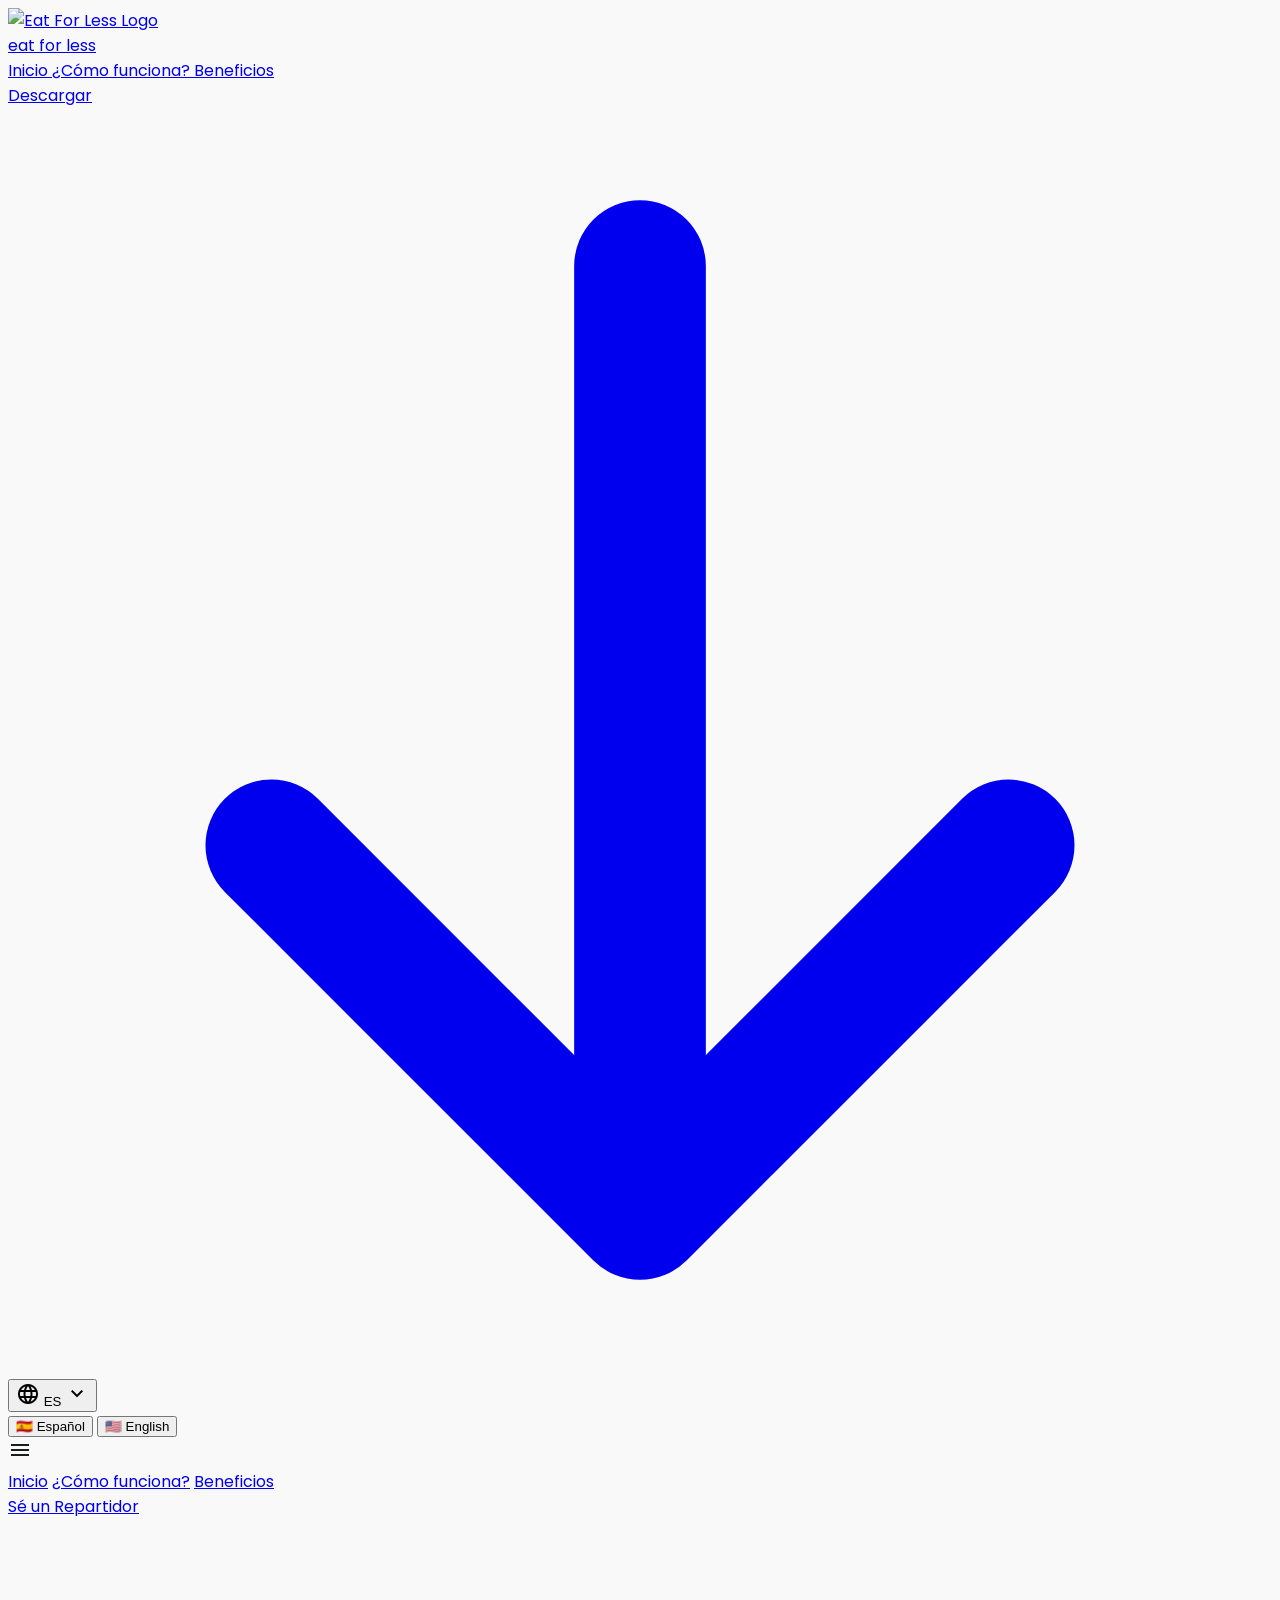
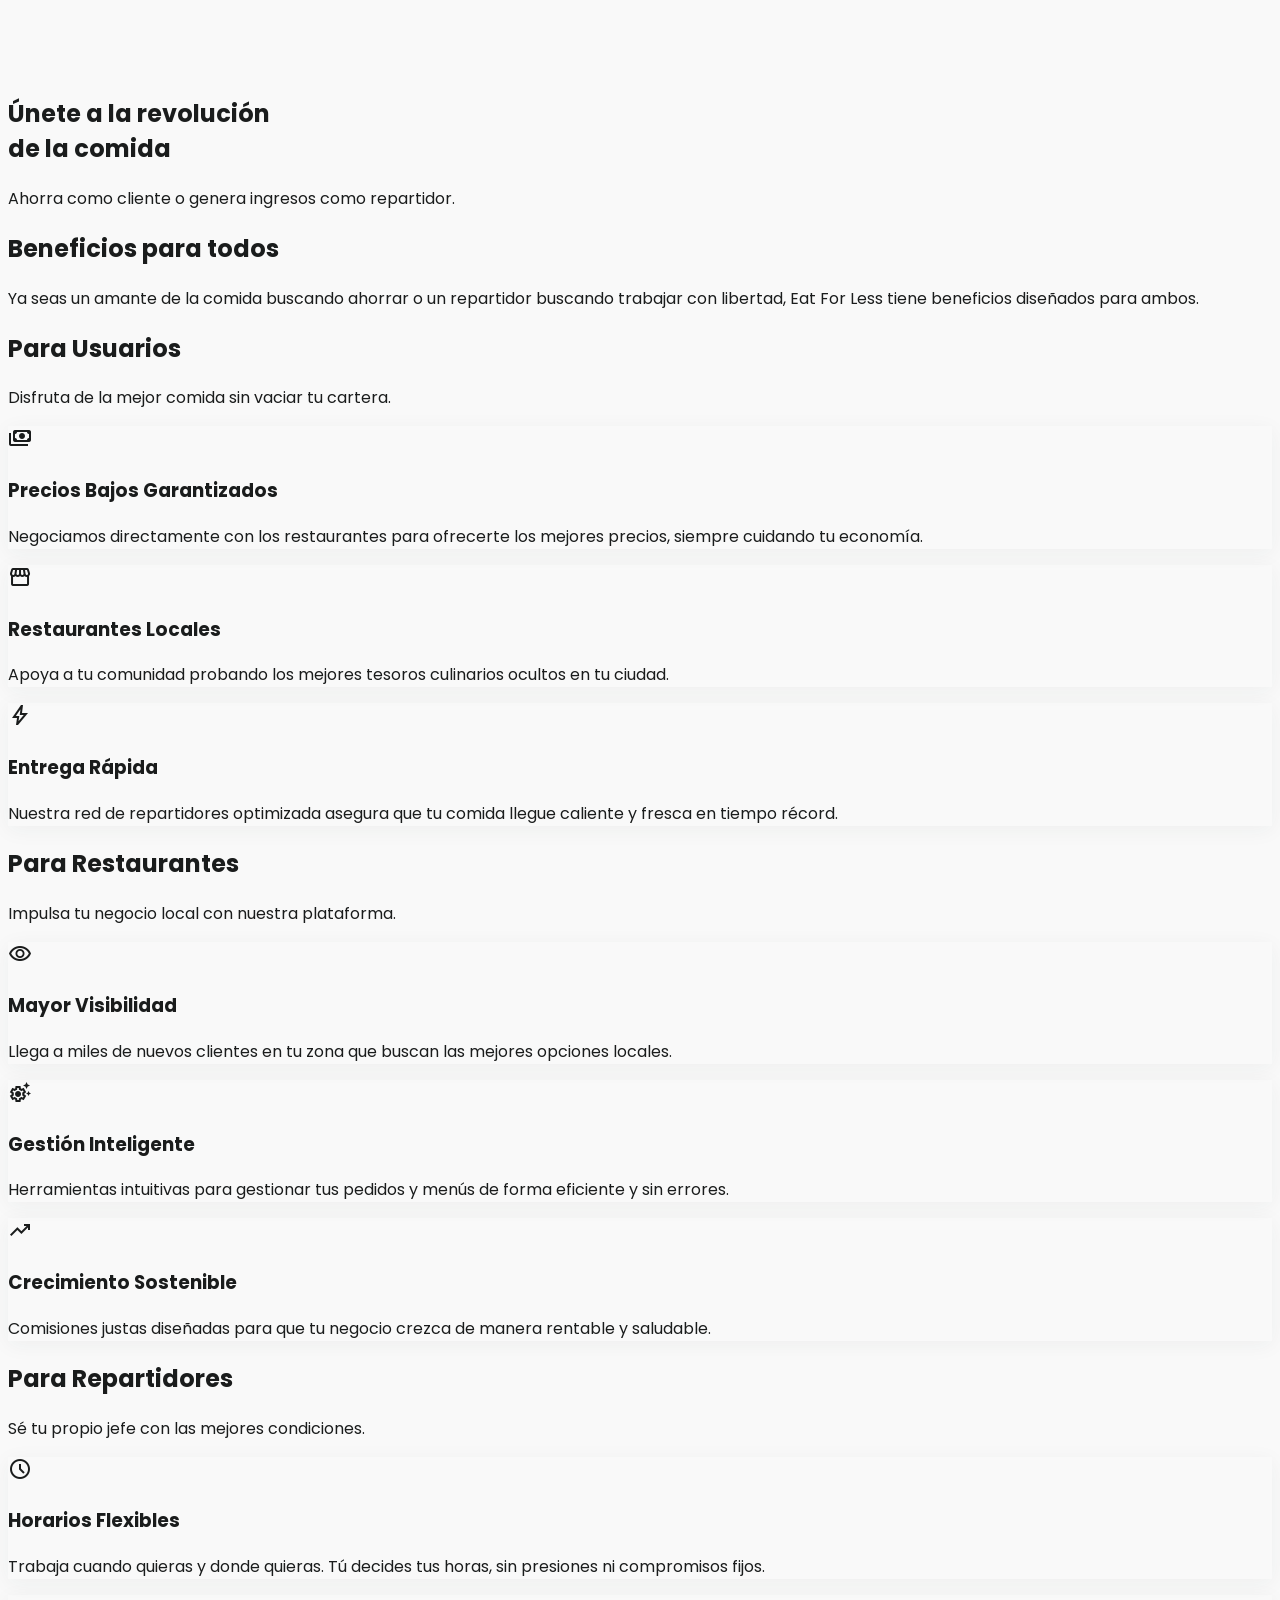
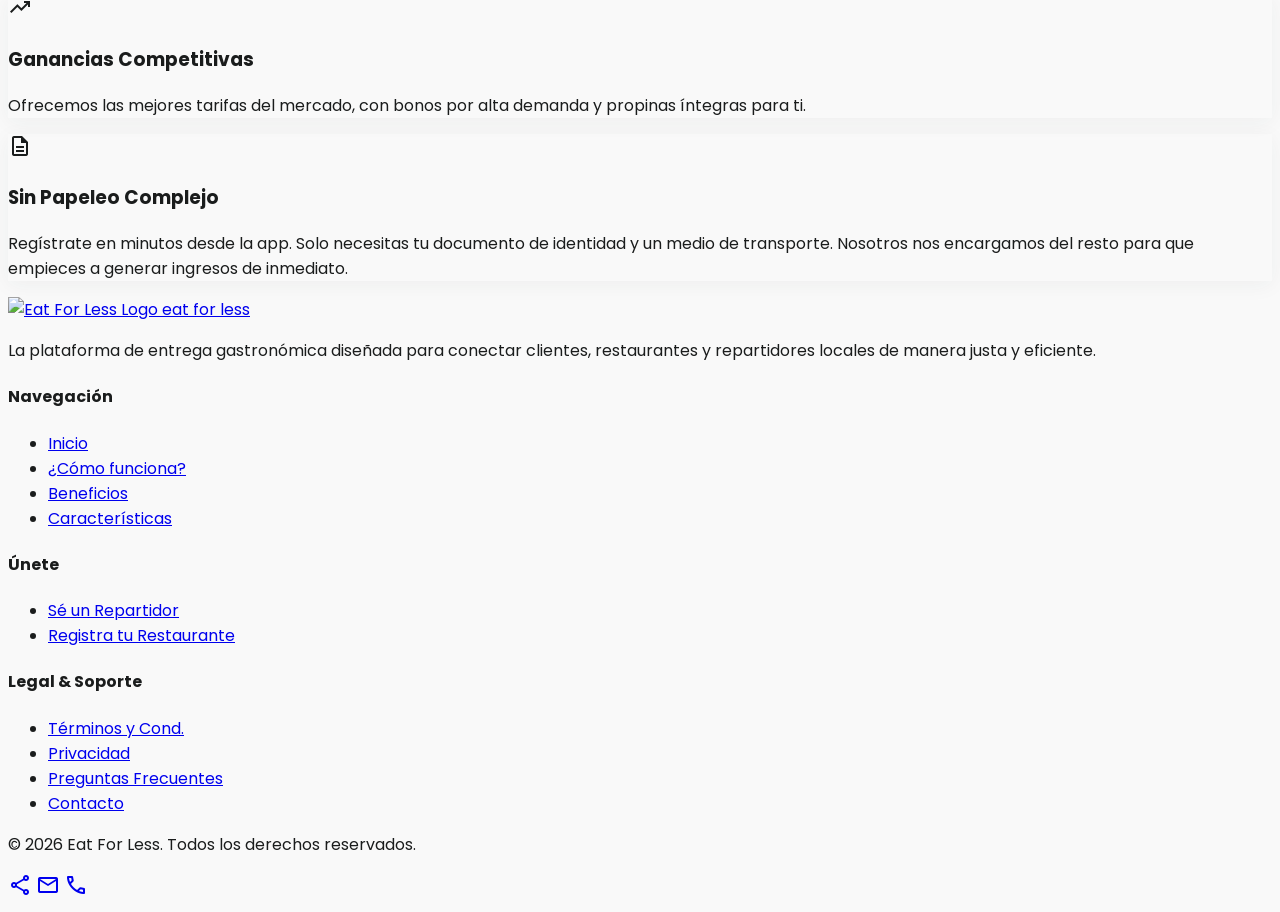
==== Beneficios.html @ 89620b19 "Add inforepartidor.html: Create a new page for delivery drivers with detailed information on benefit" ====
<!DOCTYPE html>

<html class="light" lang="es"><head>
<meta charset="utf-8"/>
<meta content="width=device-width, initial-scale=1.0" name="viewport"/>
<title>Beneficios - Eat For Less</title>
<script src="https://cdn.tailwindcss.com?plugins=forms,container-queries"></script>
<link href="https://fonts.googleapis.com/css2?family=Poppins:wght@400;500;600;700&amp;display=swap" rel="stylesheet"/>
<link href="https://fonts.googleapis.com/css2?family=Material+Symbols+Outlined:wght,FILL@100..700,0..1&amp;display=swap" rel="stylesheet"/>
<link href="https://fonts.googleapis.com/css2?family=Material+Symbols+Outlined:wght,FILL@100..700,0..1&amp;display=swap" rel="stylesheet"/>
<script id="tailwind-config">
        tailwind.config = {
          darkMode: "class",
          theme: {
            extend: {
              "colors": {
                      "surface-container-high": "#e8e8e8",
                      "on-primary-fixed": "#00210e",
                      "surface-tint": "#2a6a43",
                      "outline-variant": "#c0c9bf",
                      "tertiary-fixed-dim": "#c4c7c6",
                      "on-secondary-fixed": "#131e1a",
                      "surface-variant": "#e2e2e2",
                      "surface-bright": "#f9f9f9",
                      "primary-fixed-dim": "#93d5a5",
                      "on-secondary": "#ffffff",
                      "inverse-surface": "#2f3131",
                      "surface-container": "#eeeeee",
                      "on-surface": "#1a1c1c",
                      "on-tertiary-fixed-variant": "#444747",
                      "inverse-on-surface": "#f0f1f1",
                      "primary": "#2a6a43",
                      "secondary": "#55615c",
                      "on-primary": "#ffffff",
                      "surface-container-highest": "#e2e2e2",
                      "on-primary-fixed-variant": "#0a522d",
                      "error": "#ba1a1a",
                      "on-tertiary": "#ffffff",
                      "tertiary-container": "#9da09f",
                      "on-background": "#1a1c1c",
                      "tertiary": "#5c5f5e",
                      "on-secondary-container": "#5a6560",
                      "outline": "#707971",
                      "secondary-fixed": "#d9e5df",
                      "on-tertiary-container": "#343737",
                      "surface-container-low": "#f3f3f4",
                      "primary-fixed": "#aef2c0",
                      "on-tertiary-fixed": "#191c1c",
                      "tertiary-fixed": "#e1e3e2",
                      "inverse-primary": "#93d5a5",
                      "background": "#f9f9f9",
                      "on-error-container": "#93000a",
                      "primary-container": "#6cad80",
                      "surface-dim": "#dadada",
                      "on-error": "#ffffff",
                      "error-container": "#ffdad6",
                      "on-secondary-fixed-variant": "#3e4945",
                      "surface": "#f9f9f9",
                      "on-surface-variant": "#404941",
                      "secondary-container": "#d6e2dc",
                      "secondary-fixed-dim": "#bdc9c3",
                      "on-primary-container": "#003f20",
                      "surface-container-lowest": "#ffffff"
              },
              "borderRadius": {
                      "DEFAULT": "0.25rem",
                      "lg": "0.5rem",
                      "xl": "0.75rem",
                      "full": "9999px"
              },
              "spacing": {
                      "stack-sm": "8px",
                      "gutter": "24px",
                      "section-gap": "80px",
                      "stack-lg": "32px",
                      "margin-mobile": "16px",
                      "stack-md": "16px",
                      "unit": "8px",
                      "container-max": "1200px",
                      "margin-desktop": "40px"
              },
              "fontFamily": {
                      "headline-md": ["Poppins"],
                      "headline-lg-mobile": ["Poppins"],
                      "body-lg": ["Poppins"],
                      "headline-lg": ["Poppins"],
                      "body-md": ["Poppins"],
                      "headline-xl": ["Poppins"],
                      "label-md": ["Poppins"],
                      "label-sm": ["Poppins"],
                      "body-sm": ["Poppins"]
              },
              "fontSize": {
                      "headline-md": ["20px", {"lineHeight": "28px", "fontWeight": "600"}],
                      "headline-lg-mobile": ["24px", {"lineHeight": "32px", "fontWeight": "600"}],
                      "body-lg": ["18px", {"lineHeight": "28px", "fontWeight": "400"}],
                      "headline-lg": ["32px", {"lineHeight": "40px", "letterSpacing": "-0.01em", "fontWeight": "600"}],
                      "body-md": ["16px", {"lineHeight": "24px", "fontWeight": "400"}],
                      "headline-xl": ["48px", {"lineHeight": "56px", "letterSpacing": "-0.02em", "fontWeight": "600"}],
                      "label-md": ["14px", {"lineHeight": "16px", "letterSpacing": "0.05em", "fontWeight": "600"}],
                      "label-sm": ["12px", {"lineHeight": "16px", "fontWeight": "500"}],
                      "body-sm": ["14px", {"lineHeight": "20px", "fontWeight": "400"}]
              }
            }
          }
        }
    </script>
<style>
        body {
            background-color: #F5F7F6;
        }
        .material-symbols-outlined {
            font-variation-settings: 'FILL' 0, 'wght' 400, 'GRAD' 0, 'opsz' 24;
        }
        .card-shadow {
            box-shadow: 0 4px 20px rgba(47, 58, 54, 0.05);
        }
        .card-shadow-hover:hover {
            box-shadow: 0 12px 32px rgba(47, 58, 54, 0.08);
            transform: translateY(-2px);
            transition: all 0.3s ease;
        }
    </style>
</head>
<body class="font-body-md text-body-md text-on-surface antialiased selection:bg-primary-container selection:text-on-primary-container">
<!DOCTYPE html>
<html class="light" lang="es">
<head>
    <meta charset="utf-8"/>
    <meta content="width=device-width, initial-scale=1.0" name="viewport"/>
    <title>Eat For Less | Toda tu comida favorita</title>
    <script src="https://cdn.tailwindcss.com?plugins=forms,container-queries"></script>
    <link href="https://fonts.googleapis.com/css2?family=Poppins:wght@300;400;500;600;700&amp;display=swap" rel="stylesheet"/>
    <link href="https://fonts.googleapis.com/css2?family=Material+Symbols+Outlined:wght,FILL@100..700,0..1&amp;display=swap" rel="stylesheet"/>
    <script id="tailwind-config">
      tailwind.config = {
        darkMode: "class",
        theme: {
          extend: {
            "colors": {
                    "primary-container": "#6cad80",
                    "on-secondary": "#ffffff",
                    "on-primary-container": "#003f20",
                    "inverse-on-surface": "#f0f1f1",
                    "surface-container-high": "#e8e8e8",
                    "surface-bright": "#f9f9f9",
                    "on-primary-fixed": "#00210e",
                    "on-error": "#ffffff",
                    "inverse-surface": "#2f3131",
                    "primary-fixed-dim": "#93d5a5",
                    "on-tertiary-fixed": "#191c1c",
                    "background": "#f9f9f9",
                    "surface-container-low": "#f3f3f4",
                    "tertiary-fixed": "#e1e3e2",
                    "primary": "#2a6a43",
                    "on-secondary-fixed": "#131e1a",
                    "on-tertiary": "#ffffff",
                    "tertiary": "#5c5f5e",
                    "secondary-container": "#d6e2dc",
                    "on-tertiary-container": "#343737",
                    "secondary-fixed": "#d9e5df",
                    "outline-variant": "#c0c9bf",
                    "on-surface-variant": "#404941",
                    "on-primary-fixed-variant": "#0a522d",
                    "outline": "#707971",
                    "tertiary-fixed-dim": "#c4c7c6",
                    "surface-container-highest": "#e2e2e2",
                    "secondary": "#55615c",
                    "primary-fixed": "#aef2c0",
                    "on-background": "#1a1c1c",
                    "surface-container": "#eeeeee",
                    "secondary-fixed-dim": "#bdc9c3",
                    "on-secondary-fixed-variant": "#3e4945",
                    "on-primary": "#ffffff",
                    "surface-tint": "#2a6a43",
                    "surface-dim": "#dadada",
                    "surface-container-lowest": "#ffffff",
                    "on-surface": "#1a1c1c",
                    "inverse-primary": "#93d5a5",
                    "on-error-container": "#93000a",
                    "on-tertiary-fixed-variant": "#444747",
                    "surface-variant": "#e2e2e2",
                    "surface": "#f9f9f9",
                    "error": "#ba1a1a",
                    "tertiary-container": "#9da09f",
                    "error-container": "#ffdad6",
                    "on-secondary-container": "#5a6560"
            },
            "borderRadius": {
                    "DEFAULT": "0.25rem",
                    "lg": "0.5rem",
                    "xl": "0.75rem",
                    "full": "9999px"
            },
            "spacing": {
                    "unit": "8px",
                    "stack-md": "16px",
                    "stack-lg": "32px",
                    "gutter": "24px",
                    "section-gap": "80px",
                    "stack-sm": "8px",
                    "margin-mobile": "16px",
                    "margin-desktop": "40px",
                    "container-max": "1200px"
            },
            "fontFamily": {
                    "headline-xl": ["Poppins"],
                    "headline-lg-mobile": ["Poppins"],
                    "body-sm": ["Poppins"],
                    "headline-md": ["Poppins"],
                    "label-sm": ["Poppins"],
                    "body-lg": ["Poppins"],
                    "headline-lg": ["Poppins"],
                    "label-md": ["Poppins"],
                    "body-md": ["Poppins"]
            },
            "fontSize": {
                    "headline-xl": ["48px", {"lineHeight": "56px", "letterSpacing": "-0.02em", "fontWeight": "600"}],
                    "headline-lg-mobile": ["24px", {"lineHeight": "32px", "fontWeight": "600"}],
                    "body-sm": ["14px", {"lineHeight": "20px", "fontWeight": "400"}],
                    "headline-md": ["20px", {"lineHeight": "28px", "fontWeight": "600"}],
                    "label-sm": ["12px", {"lineHeight": "16px", "fontWeight": "500"}],
                    "body-lg": ["18px", {"lineHeight": "28px", "fontWeight": "400"}],
                    "headline-lg": ["32px", {"lineHeight": "40px", "letterSpacing": "-0.01em", "fontWeight": "600"}],
                    "label-md": ["14px", {"lineHeight": "16px", "letterSpacing": "0.05em", "fontWeight": "600"}],
                    "body-md": ["16px", {"lineHeight": "24px", "fontWeight": "400"}]
            }
          },
        },
      }
    </script>
    <style>
        body {
            font-family: 'Poppins', sans-serif;
            background-color: #f9f9f9;
            color: #1a1c1c;
            overflow-x: hidden;
        }
        .material-symbols-outlined {
            font-variation-settings: 'FILL' 0, 'wght' 400, 'GRAD' 0, 'opsz' 24;
        }
        .glass-card {
            background: rgba(255, 255, 255, 0.8);
            backdrop-filter: blur(12px);
            -webkit-backdrop-filter: blur(12px);
        }
        .shadow-level-1 { box-shadow: 0 4px 20px rgba(47, 58, 54, 0.05); }
        .shadow-level-2 { box-shadow: 0 12px 32px rgba(47, 58, 54, 0.08); }
        .shadow-level-3 { box-shadow: 0 20px 48px rgba(47, 58, 54, 0.12); }
        
        .floating-anim {
            animation: floating 3s ease-in-out infinite;
        }
        @keyframes floating {
            0%, 100% { transform: translateY(0px); }
            50% { transform: translateY(-10px); }
        }
    </style>
</head>
<body class="antialiased">

<!-- TopAppBar -->
<header class="w-full bg-white/95 backdrop-blur-md border-b border-surface-container-high sticky top-0 z-50 transition-all duration-300 shadow-sm relative">
    <div class="max-w-[1200px] mx-auto flex justify-between items-center px-4 md:px-6 py-3.5">
        
        <!-- Bloque Izquierdo: Logo y Marca (Alineado a la izquierda) -->
        <a href="index.html" class="flex items-center gap-2.5 shrink-0 group notranslate" translate="no">
            <div class="relative overflow-hidden rounded-lg border border-black/5 p-0.5 group-hover:scale-105 transition-transform duration-200">
                <img alt="Eat For Less Logo" class="h-9 w-9 md:h-10 md:w-10 rounded-md object-cover" src="https://lh3.googleusercontent.com/aida-public/[base64]"/>
            </div>
            <span class="text-xl md:text-2xl font-black text-primary dark:text-primary-fixed tracking-tight lowercase whitespace-nowrap group-hover:text-primary/90 transition-colors">
                eat for less
            </span>
        </a>

        <!-- Bloque Central: Navegación Principal (Tamaño Completo + Estado Activo) -->
        <nav class="hidden md:flex items-center gap-1.5">
            <!-- PÁGINA ACTUAL (Inicio): bg-primary/10 text-primary font-bold -->
            <a class="text-base font-bold text-primary bg-primary/10 px-5 py-2.5 rounded-full whitespace-nowrap transition-all duration-200 hover:scale-105" href="index.html">
                Inicio
            </a>
            
            <a class="text-base font-medium text-on-surface-variant hover:text-primary hover:bg-black/5 px-5 py-2.5 rounded-full transition-all duration-200 whitespace-nowrap hover:scale-105" href="comoFunciona.html">
                ¿Cómo funciona?
            </a>
            
            <a class="text-base font-medium text-on-surface-variant hover:text-primary hover:bg-black/5 px-5 py-2.5 rounded-full transition-all duration-200 whitespace-nowrap hover:scale-105" href="beneficios.html">
                Beneficios
            </a>
        </nav>

        <!-- Bloque Derecho: Acciones -->
        <div class="flex items-center gap-2 md:gap-3 shrink-0">
            <a href="#descargar" class="bg-primary hover:bg-primary/90 text-white text-base font-semibold px-6 py-2.5 rounded-full transition-all duration-200 hover:scale-105 flex items-center gap-2 whitespace-nowrap shrink-0">
                <span>Descargar</span>
                <svg xmlns="http://www.w3.org/2000/svg" class="h-4 w-4 stroke-current shrink-0 notranslate" translate="no" fill="none" viewBox="0 0 24 24" stroke="currentColor" stroke-width="2.5">
                    <path stroke-linecap="round" stroke-linejoin="round" d="M19 14l-7 7m0 0l-7-7m7 7V3" />
                </svg>
            </a>

            <!-- Selector de Idioma -->
            <div class="relative inline-block text-left notranslate" translate="no">
                <div id="google_translate_element" class="hidden"></div>

                <button id="langMenuBtn" type="button" class="flex items-center gap-1.5 text-on-surface-variant hover:text-primary text-base px-3 py-2.5 rounded-full transition-all duration-200 hover:bg-black/5 whitespace-nowrap font-medium cursor-pointer">
                    <span class="material-symbols-outlined text-xl notranslate" translate="no">language</span>
                    <span id="selectedLangText">ES</span>
                    <span class="material-symbols-outlined text-sm transition-transform duration-200 notranslate" translate="no" id="langChevron">expand_more</span>
                </button>

                <div id="langDropdown" class="hidden absolute right-0 mt-2 w-36 bg-white rounded-2xl shadow-lg border border-black/5 py-1 z-50 transition-all duration-200">
                    <button onclick="changeLanguage('es')" class="w-full text-left px-4 py-2 text-sm text-gray-700 hover:bg-primary/10 hover:text-primary transition-colors flex items-center gap-2 cursor-pointer">
                        <span>🇪🇸</span> Español
                    </button>
                    <button onclick="changeLanguage('en')" class="w-full text-left px-4 py-2 text-sm text-gray-700 hover:bg-primary/10 hover:text-primary transition-colors flex items-center gap-2 cursor-pointer">
                        <span>🇺🇸</span> English
                    </button>
                </div>
            </div>

            <!-- Botón del menú hamburguesa en el Navbar -->
            <span id="mobile-menu-btn" class="material-symbols-outlined md:hidden text-primary cursor-pointer transition-transform duration-200 hover:scale-110 p-1 select-none ml-1 notranslate" translate="no" data-icon="menu">
                menu
            </span>
        </div>
    </div>

    <!-- Menú Desplegable Móvil -->
    <div id="mobile-menu" class="hidden md:hidden absolute top-full left-0 w-full bg-white border-b border-surface-container-high shadow-lg px-6 py-5 space-y-3 z-50">
        <a href="index.html" class="block text-base font-semibold text-primary bg-primary/10 px-4 py-2.5 rounded-xl">Inicio</a>
        <a href="comoFunciona.html" class="block text-base font-medium text-on-surface-variant hover:text-primary hover:bg-black/5 px-4 py-2.5 rounded-xl transition-colors">¿Cómo funciona?</a>
        <a href="beneficios.html" class="block text-base font-medium text-on-surface-variant hover:text-primary hover:bg-black/5 px-4 py-2.5 rounded-xl transition-colors">Beneficios</a>
        
        <div class="pt-3 border-t border-surface-container-high">
            <a href="inforepartidor.html" class="block text-base font-medium text-on-surface-variant hover:text-primary hover:bg-black/5 px-4 py-2.5 rounded-xl transition-colors">Sé un Repartidor</a>
        </div>
    </div>
</header>

<style>
    /* Ocultar elementos inyectados por Google Translate */
    iframe.goog-te-banner-frame,
    .goog-te-banner-frame,
    .skiptranslate,
    .VIpgJd-Z3124e,
    #goog-gt-tt {
        display: none !important;
        visibility: hidden !important;
        height: 0 !important;
        width: 0 !important;
    }
    body {
        top: 0px !important;
        position: static !important;
    }
    /* Prevenir estilizado de resaltado de traducción */
    font {
        background-color: transparent !important;
        box-shadow: none !important;
    }
</style>

<script type="text/javascript">
    function googleTranslateElementInit() {
        new google.translate.TranslateElement({
            pageLanguage: 'es',
            includedLanguages: 'es,en',
            autoDisplay: false
        }, 'google_translate_element');
    }

    (function() {
        var gtScript = document.createElement('script');
        gtScript.type = 'text/javascript';
        gtScript.async = true;
        gtScript.src = '//translate.google.com/translate_a/element.js?cb=googleTranslateElementInit';
        document.body.appendChild(gtScript);
    })();

    // Eliminar la barra de Google Translate y forzar posición limpia del body
    const observer = new MutationObserver(() => {
        const iframe = document.querySelector('iframe.goog-te-banner-frame');
        if (iframe) {
            iframe.remove();
        }
        document.body.style.top = '0px';
    });
    observer.observe(document.documentElement, { childList: true, subtree: true });

    function changeLanguage(langCode) {
        if (langCode === 'es') {
            document.cookie = "googtrans=; expires=Thu, 01 Jan 1970 00:00:00 UTC; path=/;";
            document.cookie = "googtrans=; expires=Thu, 01 Jan 1970 00:00:00 UTC; domain=" + window.location.hostname + "; path=/;";
            
            var select = document.querySelector('.goog-te-combo');
            if (select) {
                select.value = 'es';
                select.dispatchEvent(new Event('change'));
            }
            
            if (document.querySelector('font')) {
                window.location.reload();
                return;
            }
        } else {
            var select = document.querySelector('.goog-te-combo');
            if (select) {
                select.value = langCode;
                select.dispatchEvent(new Event('change'));
            }
        }

        document.getElementById('selectedLangText').textContent = langCode.toUpperCase();
        document.getElementById('langDropdown').classList.add('hidden');
        document.getElementById('langChevron').classList.remove('rotate-180');
    }

    const langBtn = document.getElementById('langMenuBtn');
    const langDropdown = document.getElementById('langDropdown');
    const langChevron = document.getElementById('langChevron');

    langBtn.addEventListener('click', (e) => {
        e.stopPropagation();
        langDropdown.classList.toggle('hidden');
        langChevron.classList.toggle('rotate-180');
    });

    // Lógica para abrir/cerrar Menú Hamburguesa
    const menuBtn = document.getElementById('mobile-menu-btn');
    const mobileMenu = document.getElementById('mobile-menu');

    if (menuBtn && mobileMenu) {
        menuBtn.addEventListener('click', (e) => {
            e.stopPropagation();
            mobileMenu.classList.toggle('hidden');

            if (mobileMenu.classList.contains('hidden')) {
                menuBtn.textContent = 'menu';
            } else {
                menuBtn.textContent = 'close';
            }
        });

        // Cerrar menú al hacer clic fuera de él
        document.addEventListener('click', (e) => {
            if (!mobileMenu.contains(e.target) && !menuBtn.contains(e.target)) {
                mobileMenu.classList.add('hidden');
                menuBtn.textContent = 'menu';
            }
            if (!langDropdown.contains(e.target) && !langBtn.contains(e.target)) {
                langDropdown.classList.add('hidden');
                langChevron.classList.remove('rotate-180');
            }
        });
    }
</script>

<main>
<!-- Hero Section -->
<section class="max-w-container-max mx-auto px-4 md:px-10 pt-12 pb-16">

    <!-- Hero Video -->
    <div class="relative w-full h-[500px] lg:h-[650px] overflow-hidden rounded-[32px] shadow-2xl bg-black">

        <!-- Video -->
        <video
            autoplay
            muted
            loop
            playsinline
            poster="repartidor1.jpg"
            class="absolute inset-0 w-full h-full object-cover object-top">

            <source src="repartidor1.mp4" type="video/mp4">
            Tu navegador no soporta videos.
        </video>

        <!-- Gradiente -->
        <div class="absolute inset-0 bg-gradient-to-t from-black/75 via-black/20 to-transparent"></div>

        <!-- Contenido -->
        <div class="absolute bottom-12 left-12 max-w-xl text-white">

          

            <h2 class="text-5xl font-extrabold leading-tight mb-5">
                Únete a la revolución<br>
                de la comida
            </h2>

            <p class="text-xl text-white/90 leading-relaxed">
                Ahorra como cliente o genera ingresos como repartidor.
            </p>

        </div>

    </div>

    <!-- Título Principal -->
    <div class="max-w-3xl mx-auto text-center mt-20">

        <h1 class="text-5xl font-extrabold text-on-surface mb-6">
            Beneficios para todos
        </h1>

        <p class="text-xl text-on-surface-variant leading-relaxed">
            Ya seas un amante de la comida buscando ahorrar o un repartidor buscando
            trabajar con libertad, Eat For Less tiene beneficios diseñados para ambos.
        </p>

    </div>

</section>
<!-- Beneficios para Usuarios Bento Grid -->
<section class="max-w-container-max mx-auto px-margin-mobile md:px-margin-desktop pb-section-gap">
<div class="mb-12">
<h2 class="font-headline-lg text-headline-lg text-on-surface mb-2">Para Usuarios</h2>
<p class="font-body-md text-body-md text-on-surface-variant">Disfruta de la mejor comida sin vaciar tu cartera.</p>
</div>
<div class="grid grid-cols-1 md:grid-cols-3 gap-gutter">
<!-- Bento Item 1: Precios -->
<div class="bg-surface rounded-[24px] p-6 card-shadow card-shadow-hover md:col-span-2 flex flex-col justify-between h-[300px] relative overflow-hidden group">
<div class="relative z-10 w-2/3">
<div class="w-12 h-12 bg-primary/10 rounded-full flex items-center justify-center text-primary mb-6">
<span class="material-symbols-outlined" data-icon="payments">payments</span>
</div>
<h3 class="font-headline-md text-headline-md text-on-surface mb-3">Precios Bajos Garantizados</h3>
<p class="font-body-md text-body-md text-on-surface-variant">Negociamos directamente con los restaurantes para ofrecerte los mejores precios, siempre cuidando tu economía.</p>
</div>
<div class="absolute right-0 top-0 w-1/2 h-full opacity-20 group-hover:opacity-30 transition-opacity">
<div class="w-full h-full bg-cover bg-right" data-alt="Abstract graphic representation of a coin or money saving concept, very subtle and minimalist, integrated into a white background." style="background-image: url('https://lh3.googleusercontent.com/aida-public/[base64]')"></div>
</div>
</div>
<!-- Bento Item 2: Variedad -->
<div class="bg-primary-container text-on-primary-container rounded-[24px] p-6 card-shadow card-shadow-hover flex flex-col justify-between h-[300px]">
<div>
<div class="w-12 h-12 bg-white/20 rounded-full flex items-center justify-center mb-6 text-on-primary-container">
<span class="material-symbols-outlined" data-icon="storefront">storefront</span>
</div>
<h3 class="font-headline-md text-headline-md mb-3">Restaurantes Locales</h3>
<p class="font-body-sm text-body-sm opacity-90">Apoya a tu comunidad probando los mejores tesoros culinarios ocultos en tu ciudad.</p>
</div>
</div>
<!-- Bento Item 3: Rapidez -->
<div class="bg-surface rounded-[24px] p-6 card-shadow card-shadow-hover md:col-span-3 flex flex-col md:flex-row items-center gap-8 overflow-hidden">
<div class="flex-1">
<div class="w-12 h-12 bg-secondary/10 rounded-full flex items-center justify-center text-secondary mb-6">
<span class="material-symbols-outlined" data-icon="bolt">bolt</span>
</div>
<h3 class="font-headline-md text-headline-md text-on-surface mb-3">Entrega Rápida</h3>
<p class="font-body-md text-body-md text-on-surface-variant">Nuestra red de repartidores optimizada asegura que tu comida llegue caliente y fresca en tiempo récord.</p>
</div>
<div class="flex-1 w-full h-[200px] rounded-xl overflow-hidden relative">
<div class="w-full h-full bg-cover bg-center" data-alt="A blurred action shot of a food delivery courier on a bicycle moving quickly through a modern city street. The focus is on the motion and efficiency. The lighting is bright and dynamic, evoking speed." style="background-image: url('https://lh3.googleusercontent.com/aida-public/[base64]')"></div>
</div>
</div>
</div>
</section>
<!-- Beneficios para Repartidores -->
<section class="max-w-container-max mx-auto px-margin-mobile md:px-margin-desktop pb-section-gap">
<div class="mb-12">
<h2 class="font-headline-lg text-headline-lg text-on-surface mb-2">Para Restaurantes</h2>
<p class="font-body-md text-body-md text-on-surface-variant">Impulsa tu negocio local con nuestra plataforma.</p>
</div>
<div class="grid grid-cols-1 md:grid-cols-3 gap-gutter">
<!-- Restaurante Item 1 -->
<div class="bg-surface rounded-[24px] p-6 card-shadow card-shadow-hover flex flex-col justify-between h-[300px]">
<div>
<div class="w-12 h-12 bg-primary/10 rounded-full flex items-center justify-center text-primary mb-6">
<span class="material-symbols-outlined">visibility</span>
</div>
<h3 class="font-headline-md text-headline-md text-on-surface mb-3">Mayor Visibilidad</h3>
<p class="font-body-sm text-body-sm text-on-surface-variant">Llega a miles de nuevos clientes en tu zona que buscan las mejores opciones locales.</p>
</div>
</div>
<!-- Restaurante Item 2 -->
<div class="bg-surface rounded-[24px] p-6 card-shadow card-shadow-hover flex flex-col justify-between h-[300px]">
<div>
<div class="w-12 h-12 bg-primary/10 rounded-full flex items-center justify-center text-primary mb-6">
<span class="material-symbols-outlined">settings_suggest</span>
</div>
<h3 class="font-headline-md text-headline-md text-on-surface mb-3">Gestión Inteligente</h3>
<p class="font-body-sm text-body-sm text-on-surface-variant">Herramientas intuitivas para gestionar tus pedidos y menús de forma eficiente y sin errores.</p>
</div>
</div>
<!-- Restaurante Item 3 -->
<div class="bg-primary-container text-on-primary-container rounded-[24px] p-6 card-shadow card-shadow-hover flex flex-col justify-between h-[300px]">
<div>
<div class="w-12 h-12 bg-white/20 rounded-full flex items-center justify-center mb-6 text-on-primary-container">
<span class="material-symbols-outlined">trending_up</span>
</div>
<h3 class="font-headline-md text-headline-md mb-3">Crecimiento Sostenible</h3>
<p class="font-body-sm text-body-sm opacity-90">Comisiones justas diseñadas para que tu negocio crezca de manera rentable y saludable.</p>
</div>
</div>
</div>
</section><section class="max-w-container-max mx-auto px-margin-mobile md:px-margin-desktop pb-section-gap">
<div class="mb-12">
<h2 class="font-headline-lg text-headline-lg text-on-surface mb-2">Para Repartidores</h2>
<p class="font-body-md text-body-md text-on-surface-variant">Sé tu propio jefe con las mejores condiciones.</p>
</div>
<div class="grid grid-cols-1 md:grid-cols-2 gap-gutter">
<!-- Repartidor Item 1 -->
<div class="bg-surface rounded-[24px] p-8 card-shadow flex gap-6 items-start">
<div class="w-14 h-14 shrink-0 bg-surface-container-high rounded-[16px] flex items-center justify-center text-primary">
<span class="material-symbols-outlined" data-icon="schedule">schedule</span>
</div>
<div>
<h3 class="font-headline-md text-headline-md text-on-surface mb-2">Horarios Flexibles</h3>
<p class="font-body-md text-body-md text-on-surface-variant">Trabaja cuando quieras y donde quieras. Tú decides tus horas, sin presiones ni compromisos fijos.</p>
</div>
</div>
<!-- Repartidor Item 2 -->
<div class="bg-surface rounded-[24px] p-8 card-shadow flex gap-6 items-start">
<div class="w-14 h-14 shrink-0 bg-surface-container-high rounded-[16px] flex items-center justify-center text-primary">
<span class="material-symbols-outlined" data-icon="trending_up">trending_up</span>
</div>
<div>
<h3 class="font-headline-md text-headline-md text-on-surface mb-2">Ganancias Competitivas</h3>
<p class="font-body-md text-body-md text-on-surface-variant">Ofrecemos las mejores tarifas del mercado, con bonos por alta demanda y propinas íntegras para ti.</p>
</div>
</div>
<!-- Repartidor Item 3 -->
<div class="bg-surface rounded-[24px] p-8 card-shadow flex gap-6 items-start md:col-span-2">
<div class="w-14 h-14 shrink-0 bg-surface-container-high rounded-[16px] flex items-center justify-center text-primary">
<span class="material-symbols-outlined" data-icon="description">description</span>
</div>
<div class="max-w-2xl">
<h3 class="font-headline-md text-headline-md text-on-surface mb-2">Sin Papeleo Complejo</h3>
<p class="font-body-md text-body-md text-on-surface-variant">Regístrate en minutos desde la app. Solo necesitas tu documento de identidad y un medio de transporte. Nosotros nos encargamos del resto para que empieces a generar ingresos de inmediato.</p>
</div>
</div>
</div>
</section>

</main>
<!-- Footer Extendido -->
<footer class="bg-white border-t border-surface-container-high pt-10 pb-8 w-full">
    <div class="container mx-auto px-margin-mobile md:px-margin-desktop">
        
        <!-- Grid Principal -->
        <div class="grid grid-cols-1 md:grid-cols-12 gap-8 lg:gap-12 mb-10">
            
            <!-- Marca: Ocupa el ancho completo arriba en móvil -->
            <div class="md:col-span-4 space-y-3 pb-6 md:pb-0 border-b md:border-none border-surface-container-high">
                <a href="index.html" class="inline-flex items-center gap-2 notranslate" translate="no">
                    <img alt="Eat For Less Logo" class="h-8 w-8 rounded-lg object-cover" src="https://lh3.googleusercontent.com/aida-public/[base64]"/>
                    <span class="font-bold text-primary text-xl lowercase tracking-tight">eat for less</span>
                </a>
                <p class="text-xs text-on-surface-variant leading-relaxed max-w-sm">
                    La plataforma de entrega gastronómica diseñada para conectar clientes, restaurantes y repartidores locales de manera justa y eficiente.
                </p>
            </div>

            <!-- Contenedor de Enlaces: Grid Móvil Simétrico (2 columnas parejas) -->
            <div class="md:col-span-8 grid grid-cols-2 gap-x-6 gap-y-8">
                
                <!-- Columna 1: Navegación -->
                <div>
                    <h4 class="font-bold text-xs uppercase tracking-wider text-on-background mb-3">Navegación</h4>
                    <ul class="space-y-2.5 text-xs text-on-surface-variant">
                        <li><a href="index.html" class="hover:text-primary transition-colors block">Inicio</a></li>
                        <li><a href="comofunciona.html" class="hover:text-primary transition-colors block">¿Cómo funciona?</a></li>
                        <li><a href="beneficios.html" class="hover:text-primary transition-colors block">Beneficios</a></li>
                        <li><a href="#features" class="hover:text-primary transition-colors block">Características</a></li>
                    </ul>
                </div>

                <!-- Columna 2: Únete -->
                <div>
                    <h4 class="font-bold text-xs uppercase tracking-wider text-on-background mb-3">Únete</h4>
                    <ul class="space-y-2.5 text-xs text-on-surface-variant">
                        <li><a href="inforepartidor.html" class="hover:text-primary transition-colors block">Sé un Repartidor</a></li>
                        <li><a href="#restaurantes" class="hover:text-primary transition-colors block">Registra tu Restaurante</a></li>
                    </ul>
                </div>

                <!-- Columna 3 (Ocupa las 2 columnas en móvil para alinearse perfectamente y abarcar todo el ancho) -->
                <div class="col-span-2 sm:col-span-1 pt-2 sm:pt-0 border-t sm:border-none border-surface-container-high">
                    <h4 class="font-bold text-xs uppercase tracking-wider text-on-background mb-3">Legal & Soporte</h4>
                    <ul class="grid grid-cols-2 sm:grid-cols-1 gap-2 text-xs text-on-surface-variant">
                        <li><a href="#" class="hover:text-primary transition-colors block">Términos y Cond.</a></li>
                        <li><a href="#" class="hover:text-primary transition-colors block">Privacidad</a></li>
                        <li><a href="#faq" class="hover:text-primary transition-colors block">Preguntas Frecuentes</a></li>
                        <li><a href="mailto:soporte@eatforless.com" class="hover:text-primary transition-colors block">Contacto</a></li>
                    </ul>
                </div>

            </div>

        </div>

        <!-- Barra Inferior -->
        <div class="border-t border-surface-container-high pt-6 flex flex-col sm:flex-row justify-between items-center gap-4 text-center sm:text-left">
            <p class="text-xs text-on-surface-variant">© 2026 Eat For Less. Todos los derechos reservados.</p>
            <div class="flex items-center gap-5 text-on-surface-variant">
                <a href="#" class="hover:text-primary transition-colors p-1" aria-label="Compartir"><span class="material-symbols-outlined text-lg notranslate" translate="no">share</span></a>
                <a href="mailto:soporte@eatforless.com" class="hover:text-primary transition-colors p-1" aria-label="Correo"><span class="material-symbols-outlined text-lg notranslate" translate="no">mail</span></a>
                <a href="#" class="hover:text-primary transition-colors p-1" aria-label="Llamar"><span class="material-symbols-outlined text-lg notranslate" translate="no">call</span></a>
            </div>
        </div>

    </div>
</footer>



</body>
</html>
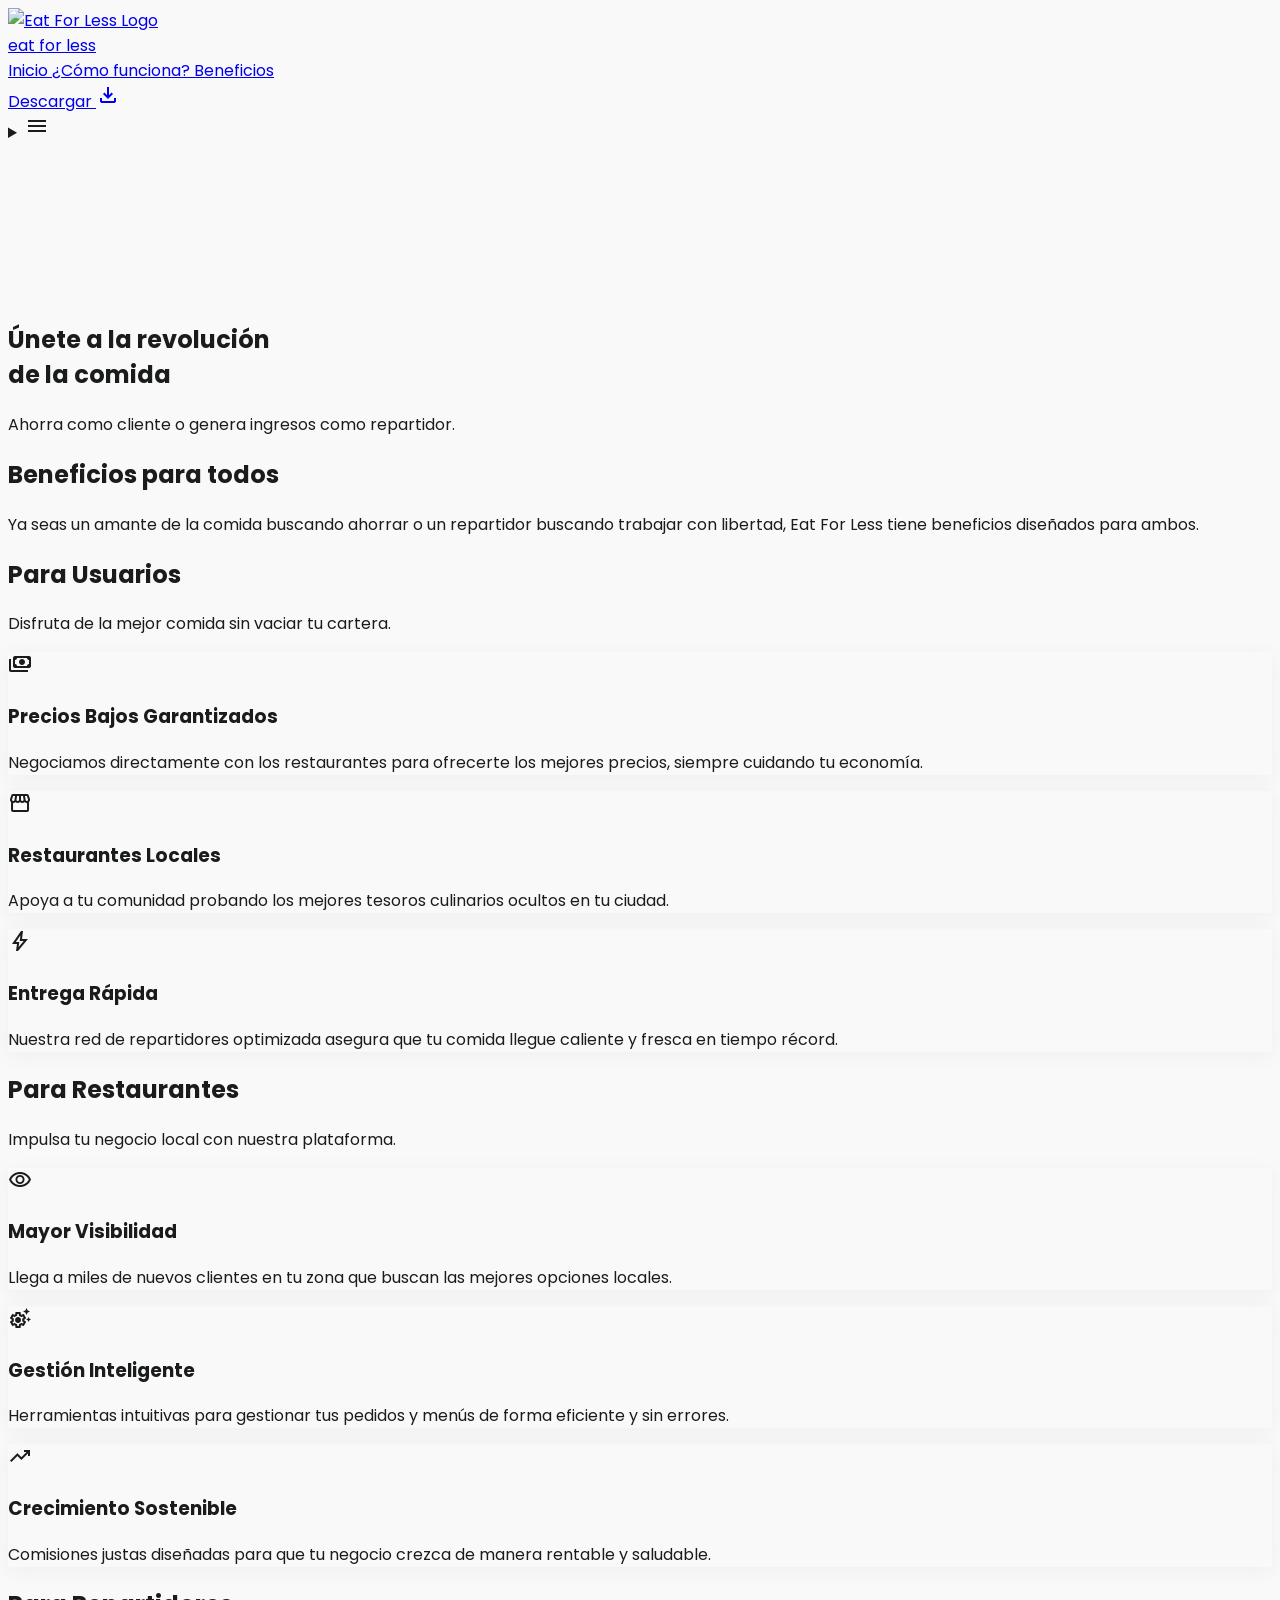
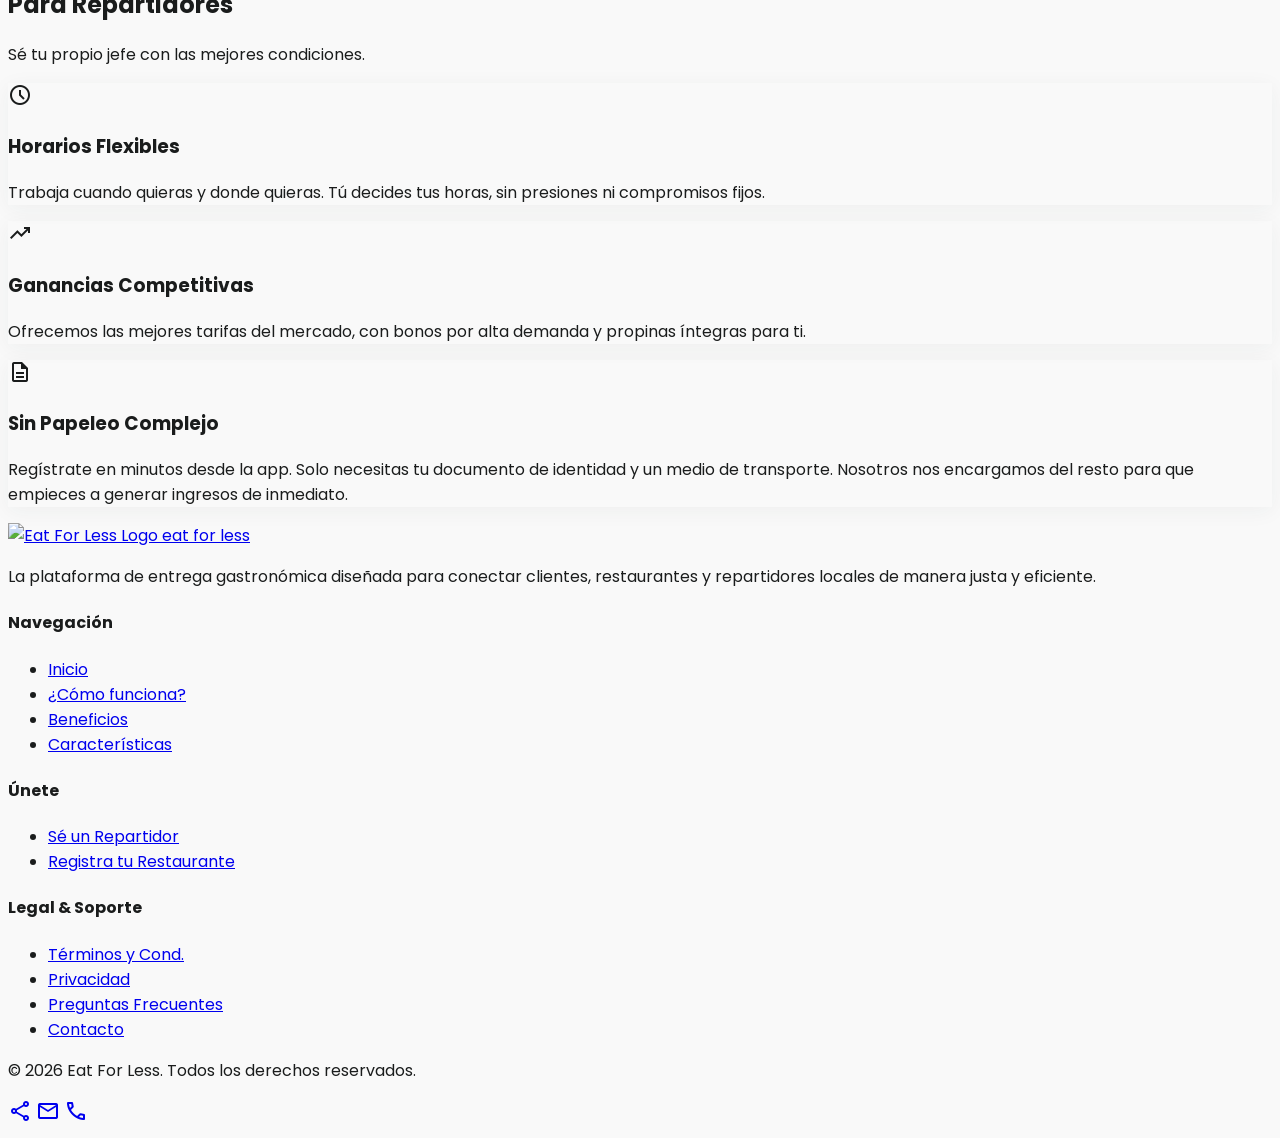
==== commit 920b714c: "Refactor header and navigation for improved mobile experience; add favicon and adjust styles for bet" ====
--- a/Beneficios.html
+++ b/Beneficios.html
@@ -4,6 +4,8 @@
 <meta charset="utf-8"/>
 <meta content="width=device-width, initial-scale=1.0" name="viewport"/>
 <title>Beneficios - Eat For Less</title>
+<!-- Favicon (Icono de la pestaña) -->
+    <link rel="icon" type="image/x-icon" href="https://lh3.googleusercontent.com/aida-public/[base64]">
 <script src="https://cdn.tailwindcss.com?plugins=forms,container-queries"></script>
 <link href="https://fonts.googleapis.com/css2?family=Poppins:wght@400;500;600;700&amp;display=swap" rel="stylesheet"/>
 <link href="https://fonts.googleapis.com/css2?family=Material+Symbols+Outlined:wght,FILL@100..700,0..1&amp;display=swap" rel="stylesheet"/>
@@ -260,201 +262,83 @@
 <body class="antialiased">
 
 <!-- TopAppBar -->
-<header class="w-full bg-white/95 backdrop-blur-md border-b border-surface-container-high sticky top-0 z-50 transition-all duration-300 shadow-sm relative">
-    <div class="max-w-[1200px] mx-auto flex justify-between items-center px-4 md:px-6 py-3.5">
+<header class="w-full bg-white/95 backdrop-blur-md border-b border-surface-container-high sticky top-0 z-50 transition-all duration-300 shadow-sm relative overflow-x-clip">
+    <div class="max-w-[1200px] mx-auto flex justify-between items-center px-3 sm:px-6 py-2.5">
         
-        <!-- Bloque Izquierdo: Logo y Marca (Alineado a la izquierda) -->
-        <a href="index.html" class="flex items-center gap-2.5 shrink-0 group notranslate" translate="no">
+        <!-- Bloque Izquierdo: Logo y Marca -->
+        <a href="index.html" class="flex items-center gap-2 shrink-0 group">
             <div class="relative overflow-hidden rounded-lg border border-black/5 p-0.5 group-hover:scale-105 transition-transform duration-200">
-                <img alt="Eat For Less Logo" class="h-9 w-9 md:h-10 md:w-10 rounded-md object-cover" src="https://lh3.googleusercontent.com/aida-public/[base64]"/>
+                <img alt="Eat For Less Logo" class="h-8 w-8 md:h-9 md:w-9 rounded-md object-cover" src="https://lh3.googleusercontent.com/aida-public/[base64]"/>
             </div>
-            <span class="text-xl md:text-2xl font-black text-primary dark:text-primary-fixed tracking-tight lowercase whitespace-nowrap group-hover:text-primary/90 transition-colors">
+            <span class="text-lg md:text-xl font-black text-primary tracking-tight lowercase whitespace-nowrap group-hover:text-primary/90 transition-colors">
                 eat for less
             </span>
         </a>
 
-        <!-- Bloque Central: Navegación Principal (Tamaño Completo + Estado Activo) -->
-        <nav class="hidden md:flex items-center gap-1.5">
-            <!-- PÁGINA ACTUAL (Inicio): bg-primary/10 text-primary font-bold -->
-            <a class="text-base font-bold text-primary bg-primary/10 px-5 py-2.5 rounded-full whitespace-nowrap transition-all duration-200 hover:scale-105" href="index.html">
-                Inicio
+        <!-- Bloque Central: Navegación Principal (Escritorio) -->
+        <nav class="hidden md:flex items-center gap-1">
+            <a href="index.html" class="text-sm font-bold text-primary bg-primary/10 px-4 py-2 rounded-full whitespace-nowrap transition-all duration-200 hover:scale-105">
+                <span>Inicio</span>
             </a>
-            
-            <a class="text-base font-medium text-on-surface-variant hover:text-primary hover:bg-black/5 px-5 py-2.5 rounded-full transition-all duration-200 whitespace-nowrap hover:scale-105" href="comoFunciona.html">
-                ¿Cómo funciona?
+            <a href="comoFunciona.html" class="text-sm font-medium text-on-surface-variant hover:text-primary hover:bg-black/5 px-4 py-2 rounded-full transition-all duration-200 whitespace-nowrap hover:scale-105">
+                <span>¿Cómo funciona?</span>
             </a>
-            
-            <a class="text-base font-medium text-on-surface-variant hover:text-primary hover:bg-black/5 px-5 py-2.5 rounded-full transition-all duration-200 whitespace-nowrap hover:scale-105" href="beneficios.html">
-                Beneficios
+            <a href="beneficios.html" class="text-sm font-medium text-on-surface-variant hover:text-primary hover:bg-black/5 px-4 py-2 rounded-full transition-all duration-200 whitespace-nowrap hover:scale-105">
+                <span>Beneficios</span>
             </a>
         </nav>
 
         <!-- Bloque Derecho: Acciones -->
-        <div class="flex items-center gap-2 md:gap-3 shrink-0">
-            <a href="#descargar" class="bg-primary hover:bg-primary/90 text-white text-base font-semibold px-6 py-2.5 rounded-full transition-all duration-200 hover:scale-105 flex items-center gap-2 whitespace-nowrap shrink-0">
+        <div class="flex items-center gap-1.5 sm:gap-2 shrink-0">
+            <!-- Botón Descargar (Escritorio / Tablet) -->
+            <a href="#descargar" class="hidden sm:flex bg-primary hover:bg-primary/90 text-white text-xs md:text-sm font-semibold px-3.5 md:px-4 py-1.5 md:py-2 rounded-full transition-all duration-200 hover:scale-105 items-center gap-1 whitespace-nowrap shrink-0 shadow-sm">
                 <span>Descargar</span>
-                <svg xmlns="http://www.w3.org/2000/svg" class="h-4 w-4 stroke-current shrink-0 notranslate" translate="no" fill="none" viewBox="0 0 24 24" stroke="currentColor" stroke-width="2.5">
-                    <path stroke-linecap="round" stroke-linejoin="round" d="M19 14l-7 7m0 0l-7-7m7 7V3" />
-                </svg>
+                <span class="material-symbols-outlined text-base notranslate" translate="no">download</span>
             </a>
 
-            <!-- Selector de Idioma -->
-            <div class="relative inline-block text-left notranslate" translate="no">
-                <div id="google_translate_element" class="hidden"></div>
-
-                <button id="langMenuBtn" type="button" class="flex items-center gap-1.5 text-on-surface-variant hover:text-primary text-base px-3 py-2.5 rounded-full transition-all duration-200 hover:bg-black/5 whitespace-nowrap font-medium cursor-pointer">
-                    <span class="material-symbols-outlined text-xl notranslate" translate="no">language</span>
-                    <span id="selectedLangText">ES</span>
-                    <span class="material-symbols-outlined text-sm transition-transform duration-200 notranslate" translate="no" id="langChevron">expand_more</span>
-                </button>
-
-                <div id="langDropdown" class="hidden absolute right-0 mt-2 w-36 bg-white rounded-2xl shadow-lg border border-black/5 py-1 z-50 transition-all duration-200">
-                    <button onclick="changeLanguage('es')" class="w-full text-left px-4 py-2 text-sm text-gray-700 hover:bg-primary/10 hover:text-primary transition-colors flex items-center gap-2 cursor-pointer">
-                        <span>🇪🇸</span> Español
-                    </button>
-                    <button onclick="changeLanguage('en')" class="w-full text-left px-4 py-2 text-sm text-gray-700 hover:bg-primary/10 hover:text-primary transition-colors flex items-center gap-2 cursor-pointer">
-                        <span>🇺🇸</span> English
-                    </button>
+            <!-- Botón Hamburguesa Móvil -->
+            <details class="md:hidden relative group">
+                <summary class="text-primary hover:bg-black/5 p-1.5 rounded-full transition-transform duration-200 active:scale-95 flex items-center justify-center shrink-0 cursor-pointer list-none [&::-webkit-details-marker]:hidden select-none">
+                    <span class="material-symbols-outlined text-2xl select-none notranslate" translate="no">menu</span>
+                </summary>
+                
+                <!-- Menú Desplegable Móvil -->
+                <div class="fixed top-[58px] left-0 w-full bg-white border-b border-surface-container-high shadow-lg px-5 py-3.5 space-y-2 z-50">
+                    <a href="index.html" class="block text-sm font-semibold text-primary bg-primary/10 px-3.5 py-2 rounded-lg">
+                        <span>Inicio</span>
+                    </a>
+                    <a href="comoFunciona.html" class="block text-sm font-medium text-on-surface-variant hover:text-primary hover:bg-black/5 px-3.5 py-2 rounded-lg transition-colors">
+                        <span>¿Cómo funciona?</span>
+                    </a>
+                    <a href="beneficios.html" class="block text-sm font-medium text-on-surface-variant hover:text-primary hover:bg-black/5 px-3.5 py-2 rounded-lg transition-colors">
+                        <span>Beneficios</span>
+                    </a>
+                    
+                    <div class="pt-2 border-t border-surface-container-high flex flex-col gap-2">
+                        <a href="inforepartidor.html" class="block text-sm font-medium text-on-surface-variant hover:text-primary hover:bg-black/5 px-3.5 py-2 rounded-lg transition-colors">
+                            <span>Sé un Repartidor</span>
+                        </a>
+                        
+                        <!-- Botón Descargar App (Ajustado para Móvil) -->
+                        <a href="#descargar" class="sm:hidden flex items-center justify-center gap-1 bg-primary text-white text-xs font-semibold px-3 py-2 rounded-lg text-center shadow-sm w-full transition-transform active:scale-95">
+                            <span>Descargar App</span>
+                            <span class="material-symbols-outlined text-sm notranslate" translate="no">download</span>
+                        </a>
+                    </div>
                 </div>
-            </div>
-
-            <!-- Botón del menú hamburguesa en el Navbar -->
-            <span id="mobile-menu-btn" class="material-symbols-outlined md:hidden text-primary cursor-pointer transition-transform duration-200 hover:scale-110 p-1 select-none ml-1 notranslate" translate="no" data-icon="menu">
-                menu
-            </span>
-        </div>
-    </div>
-
-    <!-- Menú Desplegable Móvil -->
-    <div id="mobile-menu" class="hidden md:hidden absolute top-full left-0 w-full bg-white border-b border-surface-container-high shadow-lg px-6 py-5 space-y-3 z-50">
-        <a href="index.html" class="block text-base font-semibold text-primary bg-primary/10 px-4 py-2.5 rounded-xl">Inicio</a>
-        <a href="comoFunciona.html" class="block text-base font-medium text-on-surface-variant hover:text-primary hover:bg-black/5 px-4 py-2.5 rounded-xl transition-colors">¿Cómo funciona?</a>
-        <a href="beneficios.html" class="block text-base font-medium text-on-surface-variant hover:text-primary hover:bg-black/5 px-4 py-2.5 rounded-xl transition-colors">Beneficios</a>
-        
-        <div class="pt-3 border-t border-surface-container-high">
-            <a href="inforepartidor.html" class="block text-base font-medium text-on-surface-variant hover:text-primary hover:bg-black/5 px-4 py-2.5 rounded-xl transition-colors">Sé un Repartidor</a>
+            </details>
         </div>
     </div>
 </header>
 
-<style>
-    /* Ocultar elementos inyectados por Google Translate */
-    iframe.goog-te-banner-frame,
-    .goog-te-banner-frame,
-    .skiptranslate,
-    .VIpgJd-Z3124e,
-    #goog-gt-tt {
-        display: none !important;
-        visibility: hidden !important;
-        height: 0 !important;
-        width: 0 !important;
+<script>
+  // Cerrar menú al hacer clic fuera
+  document.addEventListener('click', (e) => {
+    if (!e.target.closest('details')) {
+      document.querySelectorAll('details').forEach(d => d.removeAttribute('open'));
     }
-    body {
-        top: 0px !important;
-        position: static !important;
-    }
-    /* Prevenir estilizado de resaltado de traducción */
-    font {
-        background-color: transparent !important;
-        box-shadow: none !important;
-    }
-</style>
-
-<script type="text/javascript">
-    function googleTranslateElementInit() {
-        new google.translate.TranslateElement({
-            pageLanguage: 'es',
-            includedLanguages: 'es,en',
-            autoDisplay: false
-        }, 'google_translate_element');
-    }
-
-    (function() {
-        var gtScript = document.createElement('script');
-        gtScript.type = 'text/javascript';
-        gtScript.async = true;
-        gtScript.src = '//translate.google.com/translate_a/element.js?cb=googleTranslateElementInit';
-        document.body.appendChild(gtScript);
-    })();
-
-    // Eliminar la barra de Google Translate y forzar posición limpia del body
-    const observer = new MutationObserver(() => {
-        const iframe = document.querySelector('iframe.goog-te-banner-frame');
-        if (iframe) {
-            iframe.remove();
-        }
-        document.body.style.top = '0px';
-    });
-    observer.observe(document.documentElement, { childList: true, subtree: true });
-
-    function changeLanguage(langCode) {
-        if (langCode === 'es') {
-            document.cookie = "googtrans=; expires=Thu, 01 Jan 1970 00:00:00 UTC; path=/;";
-            document.cookie = "googtrans=; expires=Thu, 01 Jan 1970 00:00:00 UTC; domain=" + window.location.hostname + "; path=/;";
-            
-            var select = document.querySelector('.goog-te-combo');
-            if (select) {
-                select.value = 'es';
-                select.dispatchEvent(new Event('change'));
-            }
-            
-            if (document.querySelector('font')) {
-                window.location.reload();
-                return;
-            }
-        } else {
-            var select = document.querySelector('.goog-te-combo');
-            if (select) {
-                select.value = langCode;
-                select.dispatchEvent(new Event('change'));
-            }
-        }
-
-        document.getElementById('selectedLangText').textContent = langCode.toUpperCase();
-        document.getElementById('langDropdown').classList.add('hidden');
-        document.getElementById('langChevron').classList.remove('rotate-180');
-    }
-
-    const langBtn = document.getElementById('langMenuBtn');
-    const langDropdown = document.getElementById('langDropdown');
-    const langChevron = document.getElementById('langChevron');
-
-    langBtn.addEventListener('click', (e) => {
-        e.stopPropagation();
-        langDropdown.classList.toggle('hidden');
-        langChevron.classList.toggle('rotate-180');
-    });
-
-    // Lógica para abrir/cerrar Menú Hamburguesa
-    const menuBtn = document.getElementById('mobile-menu-btn');
-    const mobileMenu = document.getElementById('mobile-menu');
-
-    if (menuBtn && mobileMenu) {
-        menuBtn.addEventListener('click', (e) => {
-            e.stopPropagation();
-            mobileMenu.classList.toggle('hidden');
-
-            if (mobileMenu.classList.contains('hidden')) {
-                menuBtn.textContent = 'menu';
-            } else {
-                menuBtn.textContent = 'close';
-            }
-        });
-
-        // Cerrar menú al hacer clic fuera de él
-        document.addEventListener('click', (e) => {
-            if (!mobileMenu.contains(e.target) && !menuBtn.contains(e.target)) {
-                mobileMenu.classList.add('hidden');
-                menuBtn.textContent = 'menu';
-            }
-            if (!langDropdown.contains(e.target) && !langBtn.contains(e.target)) {
-                langDropdown.classList.add('hidden');
-                langChevron.classList.remove('rotate-180');
-            }
-        });
-    }
+  });
 </script>
-
 <main>
 <!-- Hero Section -->
 <section class="max-w-container-max mx-auto px-4 md:px-10 pt-12 pb-16">
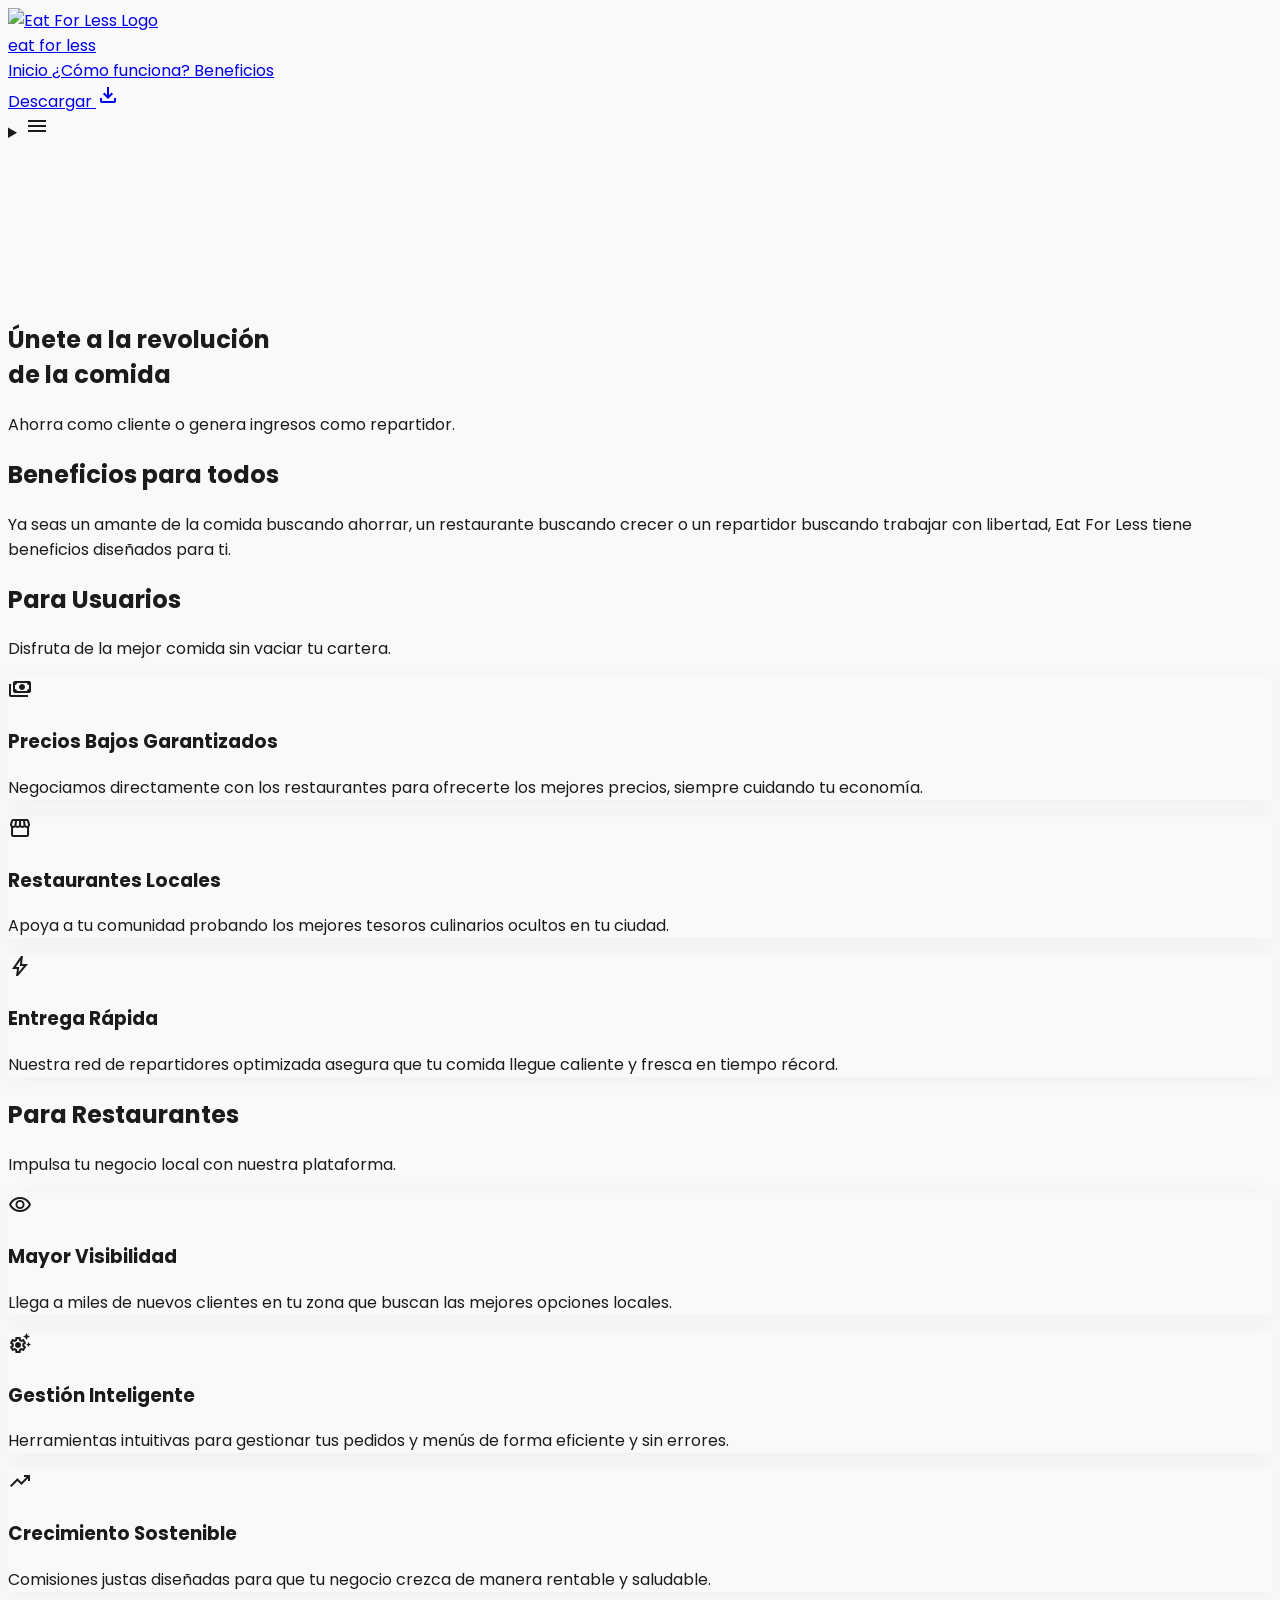
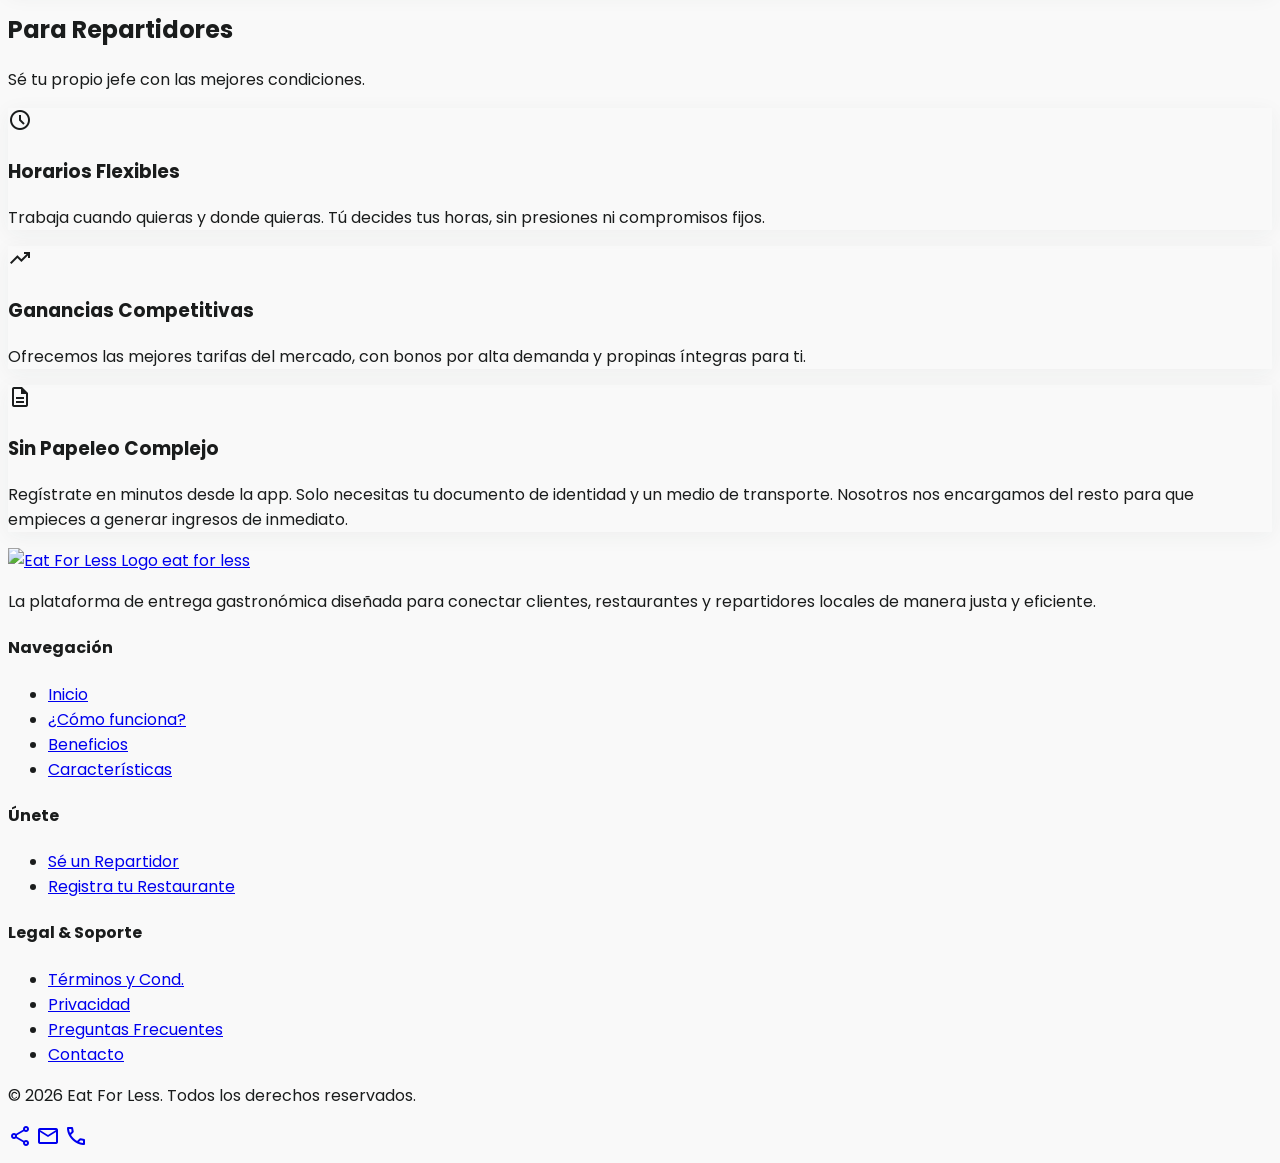
==== commit f1c15691: "Refactor 'Beneficios' section in HTML: enhance layout and content for users, restaurants, and delive" ====
--- a/Beneficios.html
+++ b/Beneficios.html
@@ -283,7 +283,7 @@
             <a href="comoFunciona.html" class="text-sm font-medium text-on-surface-variant hover:text-primary hover:bg-black/5 px-4 py-2 rounded-full transition-all duration-200 whitespace-nowrap hover:scale-105">
                 <span>¿Cómo funciona?</span>
             </a>
-            <a href="beneficios.html" class="text-sm font-medium text-on-surface-variant hover:text-primary hover:bg-black/5 px-4 py-2 rounded-full transition-all duration-200 whitespace-nowrap hover:scale-105">
+            <a href="Beneficios.html" class="text-sm font-medium text-on-surface-variant hover:text-primary hover:bg-black/5 px-4 py-2 rounded-full transition-all duration-200 whitespace-nowrap hover:scale-105">
                 <span>Beneficios</span>
             </a>
         </nav>
@@ -310,7 +310,7 @@
                     <a href="comoFunciona.html" class="block text-sm font-medium text-on-surface-variant hover:text-primary hover:bg-black/5 px-3.5 py-2 rounded-lg transition-colors">
                         <span>¿Cómo funciona?</span>
                     </a>
-                    <a href="beneficios.html" class="block text-sm font-medium text-on-surface-variant hover:text-primary hover:bg-black/5 px-3.5 py-2 rounded-lg transition-colors">
+                    <a href="Beneficios.html" class="block text-sm font-medium text-on-surface-variant hover:text-primary hover:bg-black/5 px-3.5 py-2 rounded-lg transition-colors">
                         <span>Beneficios</span>
                     </a>
                     
@@ -381,140 +381,148 @@
     </div>
 
     <!-- Título Principal -->
-    <div class="max-w-3xl mx-auto text-center mt-20">
-
-        <h1 class="text-5xl font-extrabold text-on-surface mb-6">
-            Beneficios para todos
-        </h1>
-
-        <p class="text-xl text-on-surface-variant leading-relaxed">
-            Ya seas un amante de la comida buscando ahorrar o un repartidor buscando
-            trabajar con libertad, Eat For Less tiene beneficios diseñados para ambos.
-        </p>
-
-    </div>
-
+<div class="max-w-3xl mx-auto text-center mt-12 sm:mt-20 px-4">
+    <h1 class="text-3xl sm:text-5xl font-extrabold text-on-surface mb-4 sm:mb-6">
+        Beneficios para todos
+    </h1>
+    <p class="text-base sm:text-xl text-on-surface-variant leading-relaxed">
+        Ya seas un amante de la comida buscando ahorrar, un restaurante buscando crecer o un repartidor buscando trabajar con libertad, Eat For Less tiene beneficios diseñados para ti.
+    </p>
+</div>
+
+<!-- Beneficios para Usuarios Bento Grid -->
+<section class="max-w-container-max mx-auto px-margin-mobile md:px-margin-desktop py-8 sm:py-section-gap">
+    <div class="mb-8 sm:mb-12">
+        <h2 class="font-headline-lg text-2xl sm:text-headline-lg text-on-surface mb-2">Para Usuarios</h2>
+        <p class="font-body-md text-sm sm:text-body-md text-on-surface-variant">Disfruta de la mejor comida sin vaciar tu cartera.</p>
+    </div>
+
+    <div class="grid grid-cols-1 md:grid-cols-3 gap-4 sm:gap-gutter">
+        <!-- Bento Item 1: Precios -->
+        <div class="bg-surface rounded-[24px] p-6 card-shadow card-shadow-hover md:col-span-2 flex flex-col justify-between min-h-[260px] relative overflow-hidden group">
+            <div class="relative z-10 w-full sm:w-2/3">
+                <div class="w-12 h-12 bg-primary/10 rounded-full flex items-center justify-center text-primary mb-4 sm:mb-6">
+                    <span class="material-symbols-outlined" data-icon="payments">payments</span>
+                </div>
+                <h3 class="font-headline-md text-xl sm:text-headline-md text-on-surface mb-2 sm:mb-3">Precios Bajos Garantizados</h3>
+                <p class="font-body-md text-sm sm:text-body-md text-on-surface-variant">Negociamos directamente con los restaurantes para ofrecerte los mejores precios, siempre cuidando tu economía.</p>
+            </div>
+            <div class="absolute right-0 top-0 w-1/2 h-full opacity-10 sm:opacity-20 group-hover:opacity-30 transition-opacity pointer-events-none">
+                <div class="w-full h-full bg-cover bg-right" style="background-image: url('https://lh3.googleusercontent.com/aida-public/[base64]')"></div>
+            </div>
+        </div>
+
+        <!-- Bento Item 2: Variedad -->
+        <div class="bg-primary-container text-on-primary-container rounded-[24px] p-6 card-shadow card-shadow-hover flex flex-col justify-between min-h-[240px] sm:min-h-[260px]">
+            <div>
+                <div class="w-12 h-12 bg-white/20 rounded-full flex items-center justify-center mb-4 sm:mb-6 text-on-primary-container">
+                    <span class="material-symbols-outlined" data-icon="storefront">storefront</span>
+                </div>
+                <h3 class="font-headline-md text-xl sm:text-headline-md mb-2 sm:mb-3">Restaurantes Locales</h3>
+                <p class="font-body-sm text-sm sm:text-body-sm opacity-90">Apoya a tu comunidad probando los mejores tesoros culinarios ocultos en tu ciudad.</p>
+            </div>
+        </div>
+
+        <!-- Bento Item 3: Rapidez -->
+        <div class="bg-surface rounded-[24px] p-6 card-shadow card-shadow-hover md:col-span-3 flex flex-col md:flex-row items-center gap-6 md:gap-8 overflow-hidden">
+            <div class="flex-1 w-full">
+                <div class="w-12 h-12 bg-secondary/10 rounded-full flex items-center justify-center text-secondary mb-4 sm:mb-6">
+                    <span class="material-symbols-outlined" data-icon="bolt">bolt</span>
+                </div>
+                <h3 class="font-headline-md text-xl sm:text-headline-md text-on-surface mb-2 sm:mb-3">Entrega Rápida</h3>
+                <p class="font-body-md text-sm sm:text-body-md text-on-surface-variant">Nuestra red de repartidores optimizada asegura que tu comida llegue caliente y fresca en tiempo récord.</p>
+            </div>
+            <div class="flex-1 w-full h-[160px] sm:h-[200px] rounded-xl overflow-hidden relative shrink-0">
+                <div class="w-full h-full bg-cover bg-center" style="background-image: url('https://lh3.googleusercontent.com/aida-public/[base64]')"></div>
+            </div>
+        </div>
+    </div>
 </section>
-<!-- Beneficios para Usuarios Bento Grid -->
-<section class="max-w-container-max mx-auto px-margin-mobile md:px-margin-desktop pb-section-gap">
-<div class="mb-12">
-<h2 class="font-headline-lg text-headline-lg text-on-surface mb-2">Para Usuarios</h2>
-<p class="font-body-md text-body-md text-on-surface-variant">Disfruta de la mejor comida sin vaciar tu cartera.</p>
-</div>
-<div class="grid grid-cols-1 md:grid-cols-3 gap-gutter">
-<!-- Bento Item 1: Precios -->
-<div class="bg-surface rounded-[24px] p-6 card-shadow card-shadow-hover md:col-span-2 flex flex-col justify-between h-[300px] relative overflow-hidden group">
-<div class="relative z-10 w-2/3">
-<div class="w-12 h-12 bg-primary/10 rounded-full flex items-center justify-center text-primary mb-6">
-<span class="material-symbols-outlined" data-icon="payments">payments</span>
-</div>
-<h3 class="font-headline-md text-headline-md text-on-surface mb-3">Precios Bajos Garantizados</h3>
-<p class="font-body-md text-body-md text-on-surface-variant">Negociamos directamente con los restaurantes para ofrecerte los mejores precios, siempre cuidando tu economía.</p>
-</div>
-<div class="absolute right-0 top-0 w-1/2 h-full opacity-20 group-hover:opacity-30 transition-opacity">
-<div class="w-full h-full bg-cover bg-right" data-alt="Abstract graphic representation of a coin or money saving concept, very subtle and minimalist, integrated into a white background." style="background-image: url('https://lh3.googleusercontent.com/aida-public/[base64]')"></div>
-</div>
-</div>
-<!-- Bento Item 2: Variedad -->
-<div class="bg-primary-container text-on-primary-container rounded-[24px] p-6 card-shadow card-shadow-hover flex flex-col justify-between h-[300px]">
-<div>
-<div class="w-12 h-12 bg-white/20 rounded-full flex items-center justify-center mb-6 text-on-primary-container">
-<span class="material-symbols-outlined" data-icon="storefront">storefront</span>
-</div>
-<h3 class="font-headline-md text-headline-md mb-3">Restaurantes Locales</h3>
-<p class="font-body-sm text-body-sm opacity-90">Apoya a tu comunidad probando los mejores tesoros culinarios ocultos en tu ciudad.</p>
-</div>
-</div>
-<!-- Bento Item 3: Rapidez -->
-<div class="bg-surface rounded-[24px] p-6 card-shadow card-shadow-hover md:col-span-3 flex flex-col md:flex-row items-center gap-8 overflow-hidden">
-<div class="flex-1">
-<div class="w-12 h-12 bg-secondary/10 rounded-full flex items-center justify-center text-secondary mb-6">
-<span class="material-symbols-outlined" data-icon="bolt">bolt</span>
-</div>
-<h3 class="font-headline-md text-headline-md text-on-surface mb-3">Entrega Rápida</h3>
-<p class="font-body-md text-body-md text-on-surface-variant">Nuestra red de repartidores optimizada asegura que tu comida llegue caliente y fresca en tiempo récord.</p>
-</div>
-<div class="flex-1 w-full h-[200px] rounded-xl overflow-hidden relative">
-<div class="w-full h-full bg-cover bg-center" data-alt="A blurred action shot of a food delivery courier on a bicycle moving quickly through a modern city street. The focus is on the motion and efficiency. The lighting is bright and dynamic, evoking speed." style="background-image: url('https://lh3.googleusercontent.com/aida-public/[base64]')"></div>
-</div>
-</div>
-</div>
+
+<!-- Beneficios para Restaurantes -->
+<section class="max-w-container-max mx-auto px-margin-mobile md:px-margin-desktop py-8 sm:py-section-gap">
+    <div class="mb-8 sm:mb-12">
+        <h2 class="font-headline-lg text-2xl sm:text-headline-lg text-on-surface mb-2">Para Restaurantes</h2>
+        <p class="font-body-md text-sm sm:text-body-md text-on-surface-variant">Impulsa tu negocio local con nuestra plataforma.</p>
+    </div>
+    
+    <div class="grid grid-cols-1 md:grid-cols-3 gap-4 sm:gap-gutter">
+        <!-- Restaurante Item 1 -->
+        <div class="bg-surface rounded-[24px] p-6 card-shadow card-shadow-hover flex flex-col justify-between min-h-[240px] sm:min-h-[260px]">
+            <div>
+                <div class="w-12 h-12 bg-primary/10 rounded-full flex items-center justify-center text-primary mb-4 sm:mb-6">
+                    <span class="material-symbols-outlined">visibility</span>
+                </div>
+                <h3 class="font-headline-md text-xl sm:text-headline-md text-on-surface mb-2 sm:mb-3">Mayor Visibilidad</h3>
+                <p class="font-body-sm text-sm sm:text-body-sm text-on-surface-variant">Llega a miles de nuevos clientes en tu zona que buscan las mejores opciones locales.</p>
+            </div>
+        </div>
+
+        <!-- Restaurante Item 2 -->
+        <div class="bg-surface rounded-[24px] p-6 card-shadow card-shadow-hover flex flex-col justify-between min-h-[240px] sm:min-h-[260px]">
+            <div>
+                <div class="w-12 h-12 bg-primary/10 rounded-full flex items-center justify-center text-primary mb-4 sm:mb-6">
+                    <span class="material-symbols-outlined">settings_suggest</span>
+                </div>
+                <h3 class="font-headline-md text-xl sm:text-headline-md text-on-surface mb-2 sm:mb-3">Gestión Inteligente</h3>
+                <p class="font-body-sm text-sm sm:text-body-sm text-on-surface-variant">Herramientas intuitivas para gestionar tus pedidos y menús de forma eficiente y sin errores.</p>
+            </div>
+        </div>
+
+        <!-- Restaurante Item 3 -->
+        <div class="bg-primary-container text-on-primary-container rounded-[24px] p-6 card-shadow card-shadow-hover flex flex-col justify-between min-h-[240px] sm:min-h-[260px]">
+            <div>
+                <div class="w-12 h-12 bg-white/20 rounded-full flex items-center justify-center mb-4 sm:mb-6 text-on-primary-container">
+                    <span class="material-symbols-outlined">trending_up</span>
+                </div>
+                <h3 class="font-headline-md text-xl sm:text-headline-md mb-2 sm:mb-3">Crecimiento Sostenible</h3>
+                <p class="font-body-sm text-sm sm:text-body-sm opacity-90">Comisiones justas diseñadas para que tu negocio crezca de manera rentable y saludable.</p>
+            </div>
+        </div>
+    </div>
 </section>
+
 <!-- Beneficios para Repartidores -->
-<section class="max-w-container-max mx-auto px-margin-mobile md:px-margin-desktop pb-section-gap">
-<div class="mb-12">
-<h2 class="font-headline-lg text-headline-lg text-on-surface mb-2">Para Restaurantes</h2>
-<p class="font-body-md text-body-md text-on-surface-variant">Impulsa tu negocio local con nuestra plataforma.</p>
-</div>
-<div class="grid grid-cols-1 md:grid-cols-3 gap-gutter">
-<!-- Restaurante Item 1 -->
-<div class="bg-surface rounded-[24px] p-6 card-shadow card-shadow-hover flex flex-col justify-between h-[300px]">
-<div>
-<div class="w-12 h-12 bg-primary/10 rounded-full flex items-center justify-center text-primary mb-6">
-<span class="material-symbols-outlined">visibility</span>
-</div>
-<h3 class="font-headline-md text-headline-md text-on-surface mb-3">Mayor Visibilidad</h3>
-<p class="font-body-sm text-body-sm text-on-surface-variant">Llega a miles de nuevos clientes en tu zona que buscan las mejores opciones locales.</p>
-</div>
-</div>
-<!-- Restaurante Item 2 -->
-<div class="bg-surface rounded-[24px] p-6 card-shadow card-shadow-hover flex flex-col justify-between h-[300px]">
-<div>
-<div class="w-12 h-12 bg-primary/10 rounded-full flex items-center justify-center text-primary mb-6">
-<span class="material-symbols-outlined">settings_suggest</span>
-</div>
-<h3 class="font-headline-md text-headline-md text-on-surface mb-3">Gestión Inteligente</h3>
-<p class="font-body-sm text-body-sm text-on-surface-variant">Herramientas intuitivas para gestionar tus pedidos y menús de forma eficiente y sin errores.</p>
-</div>
-</div>
-<!-- Restaurante Item 3 -->
-<div class="bg-primary-container text-on-primary-container rounded-[24px] p-6 card-shadow card-shadow-hover flex flex-col justify-between h-[300px]">
-<div>
-<div class="w-12 h-12 bg-white/20 rounded-full flex items-center justify-center mb-6 text-on-primary-container">
-<span class="material-symbols-outlined">trending_up</span>
-</div>
-<h3 class="font-headline-md text-headline-md mb-3">Crecimiento Sostenible</h3>
-<p class="font-body-sm text-body-sm opacity-90">Comisiones justas diseñadas para que tu negocio crezca de manera rentable y saludable.</p>
-</div>
-</div>
-</div>
-</section><section class="max-w-container-max mx-auto px-margin-mobile md:px-margin-desktop pb-section-gap">
-<div class="mb-12">
-<h2 class="font-headline-lg text-headline-lg text-on-surface mb-2">Para Repartidores</h2>
-<p class="font-body-md text-body-md text-on-surface-variant">Sé tu propio jefe con las mejores condiciones.</p>
-</div>
-<div class="grid grid-cols-1 md:grid-cols-2 gap-gutter">
-<!-- Repartidor Item 1 -->
-<div class="bg-surface rounded-[24px] p-8 card-shadow flex gap-6 items-start">
-<div class="w-14 h-14 shrink-0 bg-surface-container-high rounded-[16px] flex items-center justify-center text-primary">
-<span class="material-symbols-outlined" data-icon="schedule">schedule</span>
-</div>
-<div>
-<h3 class="font-headline-md text-headline-md text-on-surface mb-2">Horarios Flexibles</h3>
-<p class="font-body-md text-body-md text-on-surface-variant">Trabaja cuando quieras y donde quieras. Tú decides tus horas, sin presiones ni compromisos fijos.</p>
-</div>
-</div>
-<!-- Repartidor Item 2 -->
-<div class="bg-surface rounded-[24px] p-8 card-shadow flex gap-6 items-start">
-<div class="w-14 h-14 shrink-0 bg-surface-container-high rounded-[16px] flex items-center justify-center text-primary">
-<span class="material-symbols-outlined" data-icon="trending_up">trending_up</span>
-</div>
-<div>
-<h3 class="font-headline-md text-headline-md text-on-surface mb-2">Ganancias Competitivas</h3>
-<p class="font-body-md text-body-md text-on-surface-variant">Ofrecemos las mejores tarifas del mercado, con bonos por alta demanda y propinas íntegras para ti.</p>
-</div>
-</div>
-<!-- Repartidor Item 3 -->
-<div class="bg-surface rounded-[24px] p-8 card-shadow flex gap-6 items-start md:col-span-2">
-<div class="w-14 h-14 shrink-0 bg-surface-container-high rounded-[16px] flex items-center justify-center text-primary">
-<span class="material-symbols-outlined" data-icon="description">description</span>
-</div>
-<div class="max-w-2xl">
-<h3 class="font-headline-md text-headline-md text-on-surface mb-2">Sin Papeleo Complejo</h3>
-<p class="font-body-md text-body-md text-on-surface-variant">Regístrate en minutos desde la app. Solo necesitas tu documento de identidad y un medio de transporte. Nosotros nos encargamos del resto para que empieces a generar ingresos de inmediato.</p>
-</div>
-</div>
-</div>
+<section class="max-w-container-max mx-auto px-margin-mobile md:px-margin-desktop py-8 sm:py-section-gap">
+    <div class="mb-8 sm:mb-12">
+        <h2 class="font-headline-lg text-2xl sm:text-headline-lg text-on-surface mb-2">Para Repartidores</h2>
+        <p class="font-body-md text-sm sm:text-body-md text-on-surface-variant">Sé tu propio jefe con las mejores condiciones.</p>
+    </div>
+
+    <div class="grid grid-cols-1 md:grid-cols-2 gap-4 sm:gap-gutter">
+        <!-- Repartidor Item 1 -->
+        <div class="bg-surface rounded-[24px] p-5 sm:p-8 card-shadow flex flex-col sm:flex-row gap-4 sm:gap-6 items-start">
+            <div class="w-12 h-12 sm:w-14 sm:h-14 shrink-0 bg-surface-container-high rounded-[16px] flex items-center justify-center text-primary">
+                <span class="material-symbols-outlined" data-icon="schedule">schedule</span>
+            </div>
+            <div>
+                <h3 class="font-headline-md text-lg sm:text-headline-md text-on-surface mb-1.5 sm:mb-2">Horarios Flexibles</h3>
+                <p class="font-body-md text-sm sm:text-body-md text-on-surface-variant">Trabaja cuando quieras y donde quieras. Tú decides tus horas, sin presiones ni compromisos fijos.</p>
+            </div>
+        </div>
+
+        <!-- Repartidor Item 2 -->
+        <div class="bg-surface rounded-[24px] p-5 sm:p-8 card-shadow flex flex-col sm:flex-row gap-4 sm:gap-6 items-start">
+            <div class="w-12 h-12 sm:w-14 sm:h-14 shrink-0 bg-surface-container-high rounded-[16px] flex items-center justify-center text-primary">
+                <span class="material-symbols-outlined" data-icon="trending_up">trending_up</span>
+            </div>
+            <div>
+                <h3 class="font-headline-md text-lg sm:text-headline-md text-on-surface mb-1.5 sm:mb-2">Ganancias Competitivas</h3>
+                <p class="font-body-md text-sm sm:text-body-md text-on-surface-variant">Ofrecemos las mejores tarifas del mercado, con bonos por alta demanda y propinas íntegras para ti.</p>
+            </div>
+        </div>
+
+        <!-- Repartidor Item 3 -->
+        <div class="bg-surface rounded-[24px] p-5 sm:p-8 card-shadow flex flex-col sm:flex-row gap-4 sm:gap-6 items-start md:col-span-2">
+            <div class="w-12 h-12 sm:w-14 sm:h-14 shrink-0 bg-surface-container-high rounded-[16px] flex items-center justify-center text-primary">
+                <span class="material-symbols-outlined" data-icon="description">description</span>
+            </div>
+            <div class="max-w-2xl">
+                <h3 class="font-headline-md text-lg sm:text-headline-md text-on-surface mb-1.5 sm:mb-2">Sin Papeleo Complejo</h3>
+                <p class="font-body-md text-sm sm:text-body-md text-on-surface-variant">Regístrate en minutos desde la app. Solo necesitas tu documento de identidad y un medio de transporte. Nosotros nos encargamos del resto para que empieces a generar ingresos de inmediato.</p>
+            </div>
+        </div>
+    </div>
 </section>
 
 </main>
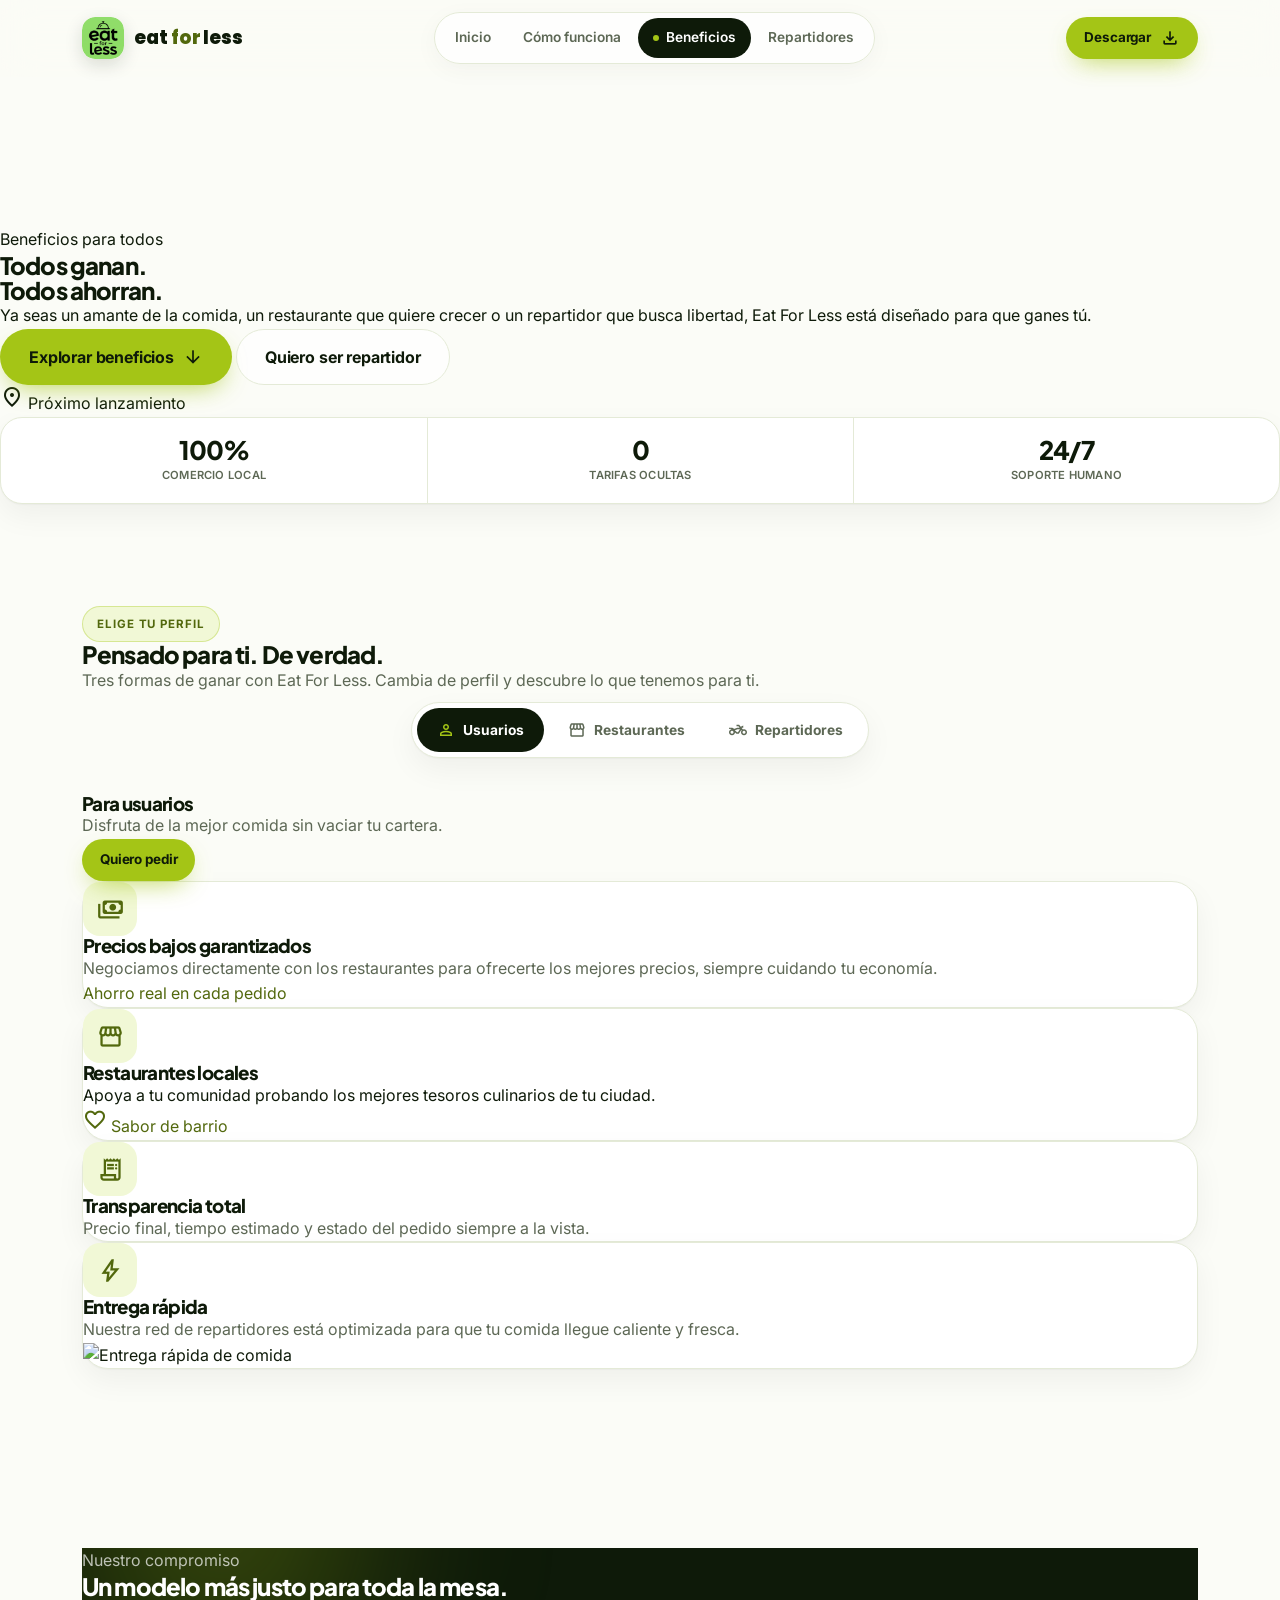
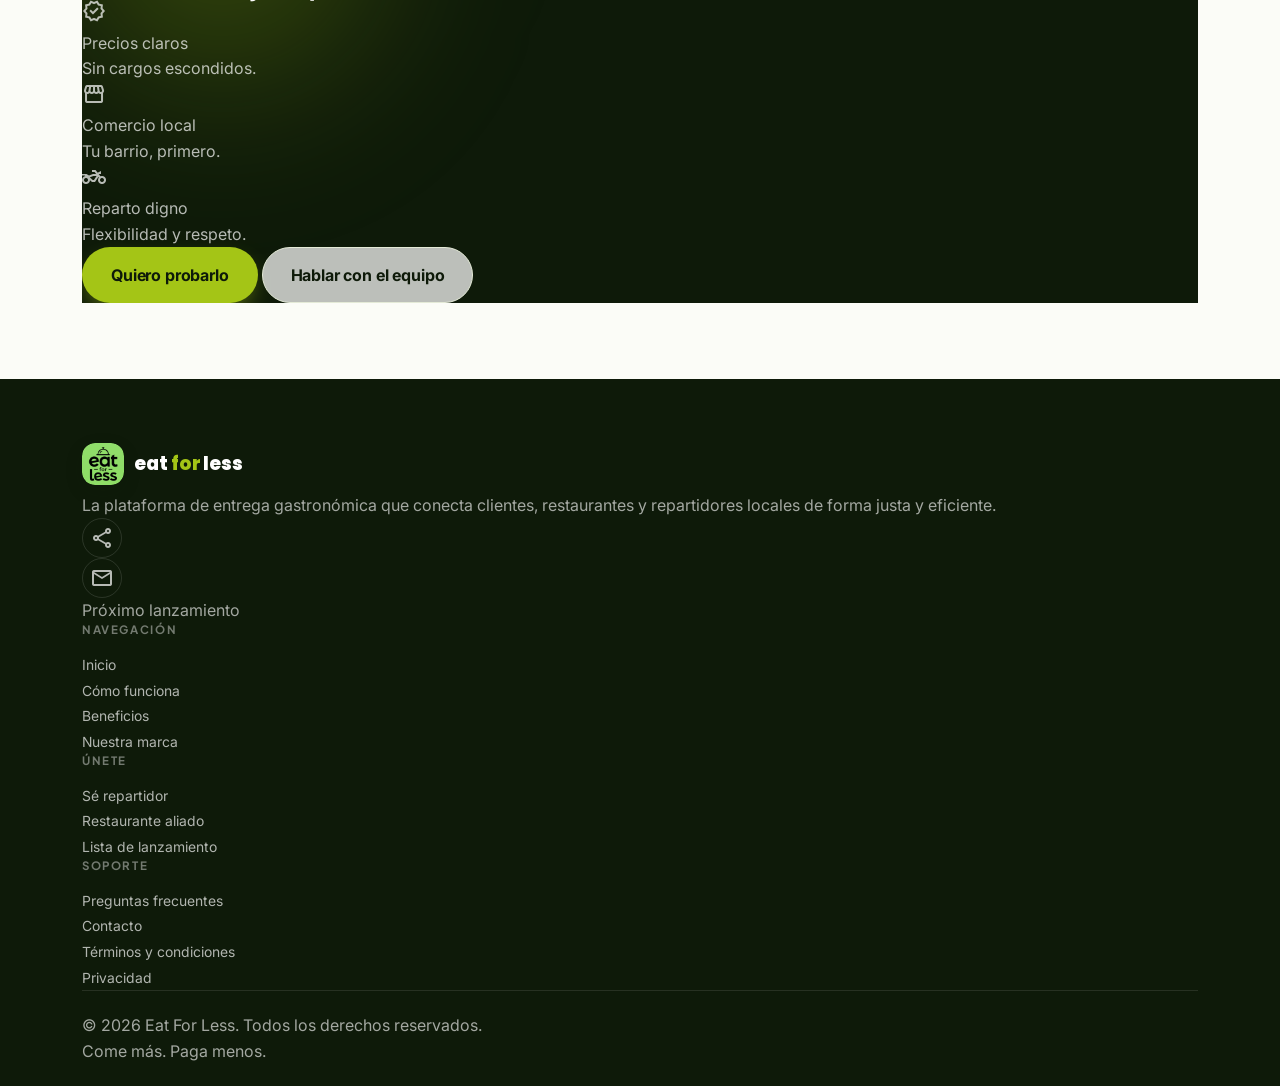
==== commit 5c874109: "Add Tailwind CSS theme configuration and legal notice page - Created a new theme.js file to define c" ====
--- a/Beneficios.html
+++ b/Beneficios.html
@@ -1,602 +1,485 @@
-<!DOCTYPE html>
-
-<html class="light" lang="es"><head>
-<meta charset="utf-8"/>
-<meta content="width=device-width, initial-scale=1.0" name="viewport"/>
-<title>Beneficios - Eat For Less</title>
-<!-- Favicon (Icono de la pestaña) -->
-    <link rel="icon" type="image/x-icon" href="https://lh3.googleusercontent.com/aida-public/[base64]">
-<script src="https://cdn.tailwindcss.com?plugins=forms,container-queries"></script>
-<link href="https://fonts.googleapis.com/css2?family=Poppins:wght@400;500;600;700&amp;display=swap" rel="stylesheet"/>
-<link href="https://fonts.googleapis.com/css2?family=Material+Symbols+Outlined:wght,FILL@100..700,0..1&amp;display=swap" rel="stylesheet"/>
-<link href="https://fonts.googleapis.com/css2?family=Material+Symbols+Outlined:wght,FILL@100..700,0..1&amp;display=swap" rel="stylesheet"/>
-<script id="tailwind-config">
-        tailwind.config = {
-          darkMode: "class",
-          theme: {
-            extend: {
-              "colors": {
-                      "surface-container-high": "#e8e8e8",
-                      "on-primary-fixed": "#00210e",
-                      "surface-tint": "#2a6a43",
-                      "outline-variant": "#c0c9bf",
-                      "tertiary-fixed-dim": "#c4c7c6",
-                      "on-secondary-fixed": "#131e1a",
-                      "surface-variant": "#e2e2e2",
-                      "surface-bright": "#f9f9f9",
-                      "primary-fixed-dim": "#93d5a5",
-                      "on-secondary": "#ffffff",
-                      "inverse-surface": "#2f3131",
-                      "surface-container": "#eeeeee",
-                      "on-surface": "#1a1c1c",
-                      "on-tertiary-fixed-variant": "#444747",
-                      "inverse-on-surface": "#f0f1f1",
-                      "primary": "#2a6a43",
-                      "secondary": "#55615c",
-                      "on-primary": "#ffffff",
-                      "surface-container-highest": "#e2e2e2",
-                      "on-primary-fixed-variant": "#0a522d",
-                      "error": "#ba1a1a",
-                      "on-tertiary": "#ffffff",
-                      "tertiary-container": "#9da09f",
-                      "on-background": "#1a1c1c",
-                      "tertiary": "#5c5f5e",
-                      "on-secondary-container": "#5a6560",
-                      "outline": "#707971",
-                      "secondary-fixed": "#d9e5df",
-                      "on-tertiary-container": "#343737",
-                      "surface-container-low": "#f3f3f4",
-                      "primary-fixed": "#aef2c0",
-                      "on-tertiary-fixed": "#191c1c",
-                      "tertiary-fixed": "#e1e3e2",
-                      "inverse-primary": "#93d5a5",
-                      "background": "#f9f9f9",
-                      "on-error-container": "#93000a",
-                      "primary-container": "#6cad80",
-                      "surface-dim": "#dadada",
-                      "on-error": "#ffffff",
-                      "error-container": "#ffdad6",
-                      "on-secondary-fixed-variant": "#3e4945",
-                      "surface": "#f9f9f9",
-                      "on-surface-variant": "#404941",
-                      "secondary-container": "#d6e2dc",
-                      "secondary-fixed-dim": "#bdc9c3",
-                      "on-primary-container": "#003f20",
-                      "surface-container-lowest": "#ffffff"
-              },
-              "borderRadius": {
-                      "DEFAULT": "0.25rem",
-                      "lg": "0.5rem",
-                      "xl": "0.75rem",
-                      "full": "9999px"
-              },
-              "spacing": {
-                      "stack-sm": "8px",
-                      "gutter": "24px",
-                      "section-gap": "80px",
-                      "stack-lg": "32px",
-                      "margin-mobile": "16px",
-                      "stack-md": "16px",
-                      "unit": "8px",
-                      "container-max": "1200px",
-                      "margin-desktop": "40px"
-              },
-              "fontFamily": {
-                      "headline-md": ["Poppins"],
-                      "headline-lg-mobile": ["Poppins"],
-                      "body-lg": ["Poppins"],
-                      "headline-lg": ["Poppins"],
-                      "body-md": ["Poppins"],
-                      "headline-xl": ["Poppins"],
-                      "label-md": ["Poppins"],
-                      "label-sm": ["Poppins"],
-                      "body-sm": ["Poppins"]
-              },
-              "fontSize": {
-                      "headline-md": ["20px", {"lineHeight": "28px", "fontWeight": "600"}],
-                      "headline-lg-mobile": ["24px", {"lineHeight": "32px", "fontWeight": "600"}],
-                      "body-lg": ["18px", {"lineHeight": "28px", "fontWeight": "400"}],
-                      "headline-lg": ["32px", {"lineHeight": "40px", "letterSpacing": "-0.01em", "fontWeight": "600"}],
-                      "body-md": ["16px", {"lineHeight": "24px", "fontWeight": "400"}],
-                      "headline-xl": ["48px", {"lineHeight": "56px", "letterSpacing": "-0.02em", "fontWeight": "600"}],
-                      "label-md": ["14px", {"lineHeight": "16px", "letterSpacing": "0.05em", "fontWeight": "600"}],
-                      "label-sm": ["12px", {"lineHeight": "16px", "fontWeight": "500"}],
-                      "body-sm": ["14px", {"lineHeight": "20px", "fontWeight": "400"}]
-              }
-            }
-          }
-        }
-    </script>
-<style>
-        body {
-            background-color: #F5F7F6;
-        }
-        .material-symbols-outlined {
-            font-variation-settings: 'FILL' 0, 'wght' 400, 'GRAD' 0, 'opsz' 24;
-        }
-        .card-shadow {
-            box-shadow: 0 4px 20px rgba(47, 58, 54, 0.05);
-        }
-        .card-shadow-hover:hover {
-            box-shadow: 0 12px 32px rgba(47, 58, 54, 0.08);
-            transform: translateY(-2px);
-            transition: all 0.3s ease;
-        }
-    </style>
+﻿<!DOCTYPE html>
+<html lang="es">
+<head>
+  <meta charset="utf-8">
+  <meta name="viewport" content="width=device-width, initial-scale=1">
+  <title>Beneficios | Eat For Less</title>
+  <meta name="description" content="Beneficios para clientes, restaurantes y repartidores: precios justos, más visibilidad local y horarios flexibles. Descubre todo lo que Eat For Less trae para ti.">
+  <meta name="theme-color" content="#A4C516">
+  <meta property="og:title" content="Beneficios | Eat For Less">
+  <meta property="og:description" content="Una plataforma donde todos ganan: clientes, restaurantes y repartidores locales.">
+  <meta property="og:type" content="website">
+  <link rel="icon" type="image/png" href="assets/favicon.png">
+
+  <script src="https://cdn.tailwindcss.com?plugins=forms,container-queries"></script>
+  <script src="assets/theme.js"></script>
+
+  <link rel="preconnect" href="https://fonts.googleapis.com">
+  <link rel="preconnect" href="https://fonts.gstatic.com" crossorigin>
+  <link href="https://fonts.googleapis.com/css2?family=Inter:wght@400;500;600;700&amp;family=Plus+Jakarta+Sans:wght@600;700;800&amp;family=Poppins:wght@700;800&amp;display=swap" rel="stylesheet">
+  <link href="https://fonts.googleapis.com/css2?family=Material+Symbols+Outlined:wght,FILL@100..700,0..1&amp;display=swap" rel="stylesheet">
+  <link rel="stylesheet" href="assets/theme.css">
+  <script>document.documentElement.classList.add('js');</script>
 </head>
-<body class="font-body-md text-body-md text-on-surface antialiased selection:bg-primary-container selection:text-on-primary-container">
-<!DOCTYPE html>
-<html class="light" lang="es">
-<head>
-    <meta charset="utf-8"/>
-    <meta content="width=device-width, initial-scale=1.0" name="viewport"/>
-    <title>Eat For Less | Toda tu comida favorita</title>
-    <script src="https://cdn.tailwindcss.com?plugins=forms,container-queries"></script>
-    <link href="https://fonts.googleapis.com/css2?family=Poppins:wght@300;400;500;600;700&amp;display=swap" rel="stylesheet"/>
-    <link href="https://fonts.googleapis.com/css2?family=Material+Symbols+Outlined:wght,FILL@100..700,0..1&amp;display=swap" rel="stylesheet"/>
-    <script id="tailwind-config">
-      tailwind.config = {
-        darkMode: "class",
-        theme: {
-          extend: {
-            "colors": {
-                    "primary-container": "#6cad80",
-                    "on-secondary": "#ffffff",
-                    "on-primary-container": "#003f20",
-                    "inverse-on-surface": "#f0f1f1",
-                    "surface-container-high": "#e8e8e8",
-                    "surface-bright": "#f9f9f9",
-                    "on-primary-fixed": "#00210e",
-                    "on-error": "#ffffff",
-                    "inverse-surface": "#2f3131",
-                    "primary-fixed-dim": "#93d5a5",
-                    "on-tertiary-fixed": "#191c1c",
-                    "background": "#f9f9f9",
-                    "surface-container-low": "#f3f3f4",
-                    "tertiary-fixed": "#e1e3e2",
-                    "primary": "#2a6a43",
-                    "on-secondary-fixed": "#131e1a",
-                    "on-tertiary": "#ffffff",
-                    "tertiary": "#5c5f5e",
-                    "secondary-container": "#d6e2dc",
-                    "on-tertiary-container": "#343737",
-                    "secondary-fixed": "#d9e5df",
-                    "outline-variant": "#c0c9bf",
-                    "on-surface-variant": "#404941",
-                    "on-primary-fixed-variant": "#0a522d",
-                    "outline": "#707971",
-                    "tertiary-fixed-dim": "#c4c7c6",
-                    "surface-container-highest": "#e2e2e2",
-                    "secondary": "#55615c",
-                    "primary-fixed": "#aef2c0",
-                    "on-background": "#1a1c1c",
-                    "surface-container": "#eeeeee",
-                    "secondary-fixed-dim": "#bdc9c3",
-                    "on-secondary-fixed-variant": "#3e4945",
-                    "on-primary": "#ffffff",
-                    "surface-tint": "#2a6a43",
-                    "surface-dim": "#dadada",
-                    "surface-container-lowest": "#ffffff",
-                    "on-surface": "#1a1c1c",
-                    "inverse-primary": "#93d5a5",
-                    "on-error-container": "#93000a",
-                    "on-tertiary-fixed-variant": "#444747",
-                    "surface-variant": "#e2e2e2",
-                    "surface": "#f9f9f9",
-                    "error": "#ba1a1a",
-                    "tertiary-container": "#9da09f",
-                    "error-container": "#ffdad6",
-                    "on-secondary-container": "#5a6560"
-            },
-            "borderRadius": {
-                    "DEFAULT": "0.25rem",
-                    "lg": "0.5rem",
-                    "xl": "0.75rem",
-                    "full": "9999px"
-            },
-            "spacing": {
-                    "unit": "8px",
-                    "stack-md": "16px",
-                    "stack-lg": "32px",
-                    "gutter": "24px",
-                    "section-gap": "80px",
-                    "stack-sm": "8px",
-                    "margin-mobile": "16px",
-                    "margin-desktop": "40px",
-                    "container-max": "1200px"
-            },
-            "fontFamily": {
-                    "headline-xl": ["Poppins"],
-                    "headline-lg-mobile": ["Poppins"],
-                    "body-sm": ["Poppins"],
-                    "headline-md": ["Poppins"],
-                    "label-sm": ["Poppins"],
-                    "body-lg": ["Poppins"],
-                    "headline-lg": ["Poppins"],
-                    "label-md": ["Poppins"],
-                    "body-md": ["Poppins"]
-            },
-            "fontSize": {
-                    "headline-xl": ["48px", {"lineHeight": "56px", "letterSpacing": "-0.02em", "fontWeight": "600"}],
-                    "headline-lg-mobile": ["24px", {"lineHeight": "32px", "fontWeight": "600"}],
-                    "body-sm": ["14px", {"lineHeight": "20px", "fontWeight": "400"}],
-                    "headline-md": ["20px", {"lineHeight": "28px", "fontWeight": "600"}],
-                    "label-sm": ["12px", {"lineHeight": "16px", "fontWeight": "500"}],
-                    "body-lg": ["18px", {"lineHeight": "28px", "fontWeight": "400"}],
-                    "headline-lg": ["32px", {"lineHeight": "40px", "letterSpacing": "-0.01em", "fontWeight": "600"}],
-                    "label-md": ["14px", {"lineHeight": "16px", "letterSpacing": "0.05em", "fontWeight": "600"}],
-                    "body-md": ["16px", {"lineHeight": "24px", "fontWeight": "400"}]
-            }
-          },
-        },
-      }
-    </script>
-    <style>
-        body {
-            font-family: 'Poppins', sans-serif;
-            background-color: #f9f9f9;
-            color: #1a1c1c;
-            overflow-x: hidden;
-        }
-        .material-symbols-outlined {
-            font-variation-settings: 'FILL' 0, 'wght' 400, 'GRAD' 0, 'opsz' 24;
-        }
-        .glass-card {
-            background: rgba(255, 255, 255, 0.8);
-            backdrop-filter: blur(12px);
-            -webkit-backdrop-filter: blur(12px);
-        }
-        .shadow-level-1 { box-shadow: 0 4px 20px rgba(47, 58, 54, 0.05); }
-        .shadow-level-2 { box-shadow: 0 12px 32px rgba(47, 58, 54, 0.08); }
-        .shadow-level-3 { box-shadow: 0 20px 48px rgba(47, 58, 54, 0.12); }
-        
-        .floating-anim {
-            animation: floating 3s ease-in-out infinite;
-        }
-        @keyframes floating {
-            0%, 100% { transform: translateY(0px); }
-            50% { transform: translateY(-10px); }
-        }
-    </style>
-</head>
-<body class="antialiased">
-
-<!-- TopAppBar -->
-<header class="w-full bg-white/95 backdrop-blur-md border-b border-surface-container-high sticky top-0 z-50 transition-all duration-300 shadow-sm relative overflow-x-clip">
-    <div class="max-w-[1200px] mx-auto flex justify-between items-center px-3 sm:px-6 py-2.5">
-        
-        <!-- Bloque Izquierdo: Logo y Marca -->
-        <a href="index.html" class="flex items-center gap-2 shrink-0 group">
-            <div class="relative overflow-hidden rounded-lg border border-black/5 p-0.5 group-hover:scale-105 transition-transform duration-200">
-                <img alt="Eat For Less Logo" class="h-8 w-8 md:h-9 md:w-9 rounded-md object-cover" src="https://lh3.googleusercontent.com/aida-public/[base64]"/>
-            </div>
-            <span class="text-lg md:text-xl font-black text-primary tracking-tight lowercase whitespace-nowrap group-hover:text-primary/90 transition-colors">
-                eat for less
+<body>
+  <a class="skip-link" href="#main">Saltar al contenido</a>
+  <div class="scroll-progress" id="scroll-progress" aria-hidden="true"></div>
+
+  <header class="site-header" id="site-header">
+    <div class="container header-inner">
+      <a class="brand" href="index.html" aria-label="Eat For Less, inicio">
+        <span class="brand-mark">
+          <img src="assets/logo.jpg" alt="Eat For Less" width="42" height="42">
+        </span>
+        <span class="brand-name">eat<span>for</span>less</span>
+      </a>
+
+      <nav class="nav-pill" aria-label="Navegación principal">
+        <a class="nav-link" href="index.html">Inicio</a>
+        <a class="nav-link" href="comoFunciona.html">Cómo funciona</a>
+        <a class="nav-link is-active" href="Beneficios.html" aria-current="page">Beneficios</a>
+        <a class="nav-link" href="inforepartidor.html">Repartidores</a>
+      </nav>
+
+      <div class="header-actions">
+        <a class="btn btn-lime btn-sm header-cta" href="index.html#descargar">
+          <span class="btn-label">Descargar</span>
+          <span class="material-symbols-outlined" aria-hidden="true" translate="no">download</span>
+        </a>
+        <button class="menu-btn" id="menu-btn" type="button" aria-label="Abrir menú" aria-expanded="false" aria-controls="mobile-drawer">
+          <span class="material-symbols-outlined" aria-hidden="true" translate="no">menu</span>
+        </button>
+      </div>
+    </div>
+  </header>
+
+  <div class="drawer-backdrop" id="drawer-backdrop" aria-hidden="true"></div>
+  <aside class="mobile-drawer" id="mobile-drawer" aria-hidden="true" aria-label="Menú móvil">
+    <div class="drawer-head">
+      <a class="brand" href="index.html" aria-label="Eat For Less, inicio">
+        <span class="brand-mark">
+          <img src="assets/logo.jpg" alt="" width="42" height="42">
+        </span>
+        <span class="brand-name">eat<span>for</span>less</span>
+      </a>
+      <button class="drawer-close" id="drawer-close" type="button" aria-label="Cerrar menú">
+        <span class="material-symbols-outlined" aria-hidden="true" translate="no">close</span>
+      </button>
+    </div>
+
+    <nav class="drawer-nav" aria-label="Secciones">
+      <a class="drawer-link" href="index.html">Inicio <span class="material-symbols-outlined" aria-hidden="true" translate="no">arrow_outward</span></a>
+      <a class="drawer-link" href="comoFunciona.html">Cómo funciona <span class="material-symbols-outlined" aria-hidden="true" translate="no">arrow_outward</span></a>
+      <a class="drawer-link" href="Beneficios.html" aria-current="page">Beneficios <span class="material-symbols-outlined" aria-hidden="true" translate="no">arrow_outward</span></a>
+      <a class="drawer-link" href="inforepartidor.html">Sé repartidor <span class="material-symbols-outlined" aria-hidden="true" translate="no">arrow_outward</span></a>
+    </nav>
+
+    <div class="drawer-foot">
+      <div class="drawer-note">
+        <span class="material-symbols-outlined" aria-hidden="true" translate="no">rocket_launch</span>
+        <span>Muy pronto en App Store y Google Play. Estamos afinando los últimos detalles.</span>
+      </div>
+      <a class="btn btn-lime btn-block" href="index.html#descargar">Descargar app</a>
+      <a class="btn btn-outline btn-block" href="inforepartidor.html">Quiero ser repartidor</a>
+    </div>
+  </aside>
+
+  <main id="main">
+    <!-- HERO -->
+    <section class="px-4 md:px-6 pt-5 md:pt-7">
+      <div class="max-w-[1320px] mx-auto relative overflow-hidden rounded-[32px] md:rounded-[40px] min-h-[560px] md:min-h-[620px] flex items-end">
+        <video autoplay muted loop playsinline preload="metadata" data-autoplay poster="https://images.unsplash.com/photo-1526367790999-0150786686a2?q=80&amp;w=1600&amp;auto=format&amp;fit=crop" class="absolute inset-0 w-full h-full object-cover object-top" aria-label="Repartidor de Eat For Less en la calle">
+          <source src="repartidor1.mp4" type="video/mp4">
+          Tu navegador no soporta la reproducción de video.
+        </video>
+        <div class="absolute inset-0 bg-gradient-to-t from-ink via-ink/65 to-ink/10" aria-hidden="true"></div>
+        <div class="absolute inset-0 bg-gradient-to-r from-ink/55 via-transparent to-transparent" aria-hidden="true"></div>
+
+        <div class="relative w-full p-6 pb-16 sm:p-9 sm:pb-20 md:p-12 md:pb-16 lg:p-14 lg:pb-20">
+          <div class="max-w-3xl hero-copy">
+            <span class="inline-flex items-center gap-2 rounded-full border border-white/20 bg-white/10 backdrop-blur px-4 py-1.5 text-[0.68rem] font-bold uppercase tracking-[0.16em] text-brand">
+              <span class="live-dot" aria-hidden="true"></span>
+              Beneficios para todos
             </span>
-        </a>
-
-        <!-- Bloque Central: Navegación Principal (Escritorio) -->
-        <nav class="hidden md:flex items-center gap-1">
-            <a href="index.html" class="text-sm font-bold text-primary bg-primary/10 px-4 py-2 rounded-full whitespace-nowrap transition-all duration-200 hover:scale-105">
-                <span>Inicio</span>
+            <h1 class="mt-6 text-[clamp(2.6rem,6.2vw,4.8rem)] text-white leading-[0.98]">
+              Todos ganan.<br><span class="text-brand">Todos ahorran.</span>
+            </h1>
+            <p class="mt-5 max-w-xl text-[1rem] md:text-lg leading-relaxed text-white/75">
+              Ya seas un amante de la comida, un restaurante que quiere crecer o un repartidor que busca libertad, Eat For Less está diseñado para que ganes tú.
+            </p>
+            <div class="mt-7 flex flex-col sm:flex-row gap-3">
+              <a class="btn btn-lime btn-lg" href="#beneficios">
+                Explorar beneficios
+                <span class="material-symbols-outlined arrow" aria-hidden="true" translate="no">arrow_downward</span>
+              </a>
+              <a class="btn btn-outline btn-lg" href="inforepartidor.html">Quiero ser repartidor</a>
+            </div>
+          </div>
+        </div>
+
+        <div class="absolute top-6 right-6 md:top-8 md:right-8 hidden sm:flex items-center gap-2 rounded-full border border-white/15 bg-white/10 backdrop-blur px-4 py-2 text-[0.7rem] font-semibold text-white/80">
+          <span class="material-symbols-outlined text-[17px] text-brand" aria-hidden="true" translate="no">location_on</span>
+          Próximo lanzamiento
+        </div>
+      </div>
+    </section>
+
+    <!-- STAT STRIP -->
+    <section class="px-4 md:px-6 -mt-9 relative z-10">
+      <div class="max-w-[980px] mx-auto stat-strip">
+        <div class="stat">
+          <strong>100%</strong>
+          <span>Comercio local</span>
+        </div>
+        <div class="stat">
+          <strong>0</strong>
+          <span>Tarifas ocultas</span>
+        </div>
+        <div class="stat">
+          <strong>24/7</strong>
+          <span>Soporte humano</span>
+        </div>
+      </div>
+    </section>
+
+    <!-- BENEFITS TABS -->
+    <section class="section" id="beneficios" data-tabs>
+      <div class="container">
+        <div class="max-w-2xl mx-auto text-center reveal">
+          <span class="launch-pill">Elige tu perfil</span>
+          <h2 class="mt-5 text-[clamp(2rem,4.4vw,3.4rem)]">Pensado para ti. De verdad.</h2>
+          <p class="mt-4 text-muted leading-relaxed">Tres formas de ganar con Eat For Less. Cambia de perfil y descubre lo que tenemos para ti.</p>
+        </div>
+
+        <div class="tabs-wrap is-sticky mt-8">
+          <div class="tabs" role="tablist" aria-label="Beneficios por tipo de usuario">
+            <button class="tab" type="button" role="tab" id="tab-users" aria-controls="panel-users" aria-selected="true" tabindex="0">
+              <span class="material-symbols-outlined" aria-hidden="true" translate="no">person</span>
+              Usuarios
+            </button>
+            <button class="tab" type="button" role="tab" id="tab-restaurants" aria-controls="panel-restaurants" aria-selected="false" tabindex="-1">
+              <span class="material-symbols-outlined" aria-hidden="true" translate="no">storefront</span>
+              Restaurantes
+            </button>
+            <button class="tab" type="button" role="tab" id="tab-drivers" aria-controls="panel-drivers" aria-selected="false" tabindex="-1">
+              <span class="material-symbols-outlined" aria-hidden="true" translate="no">two_wheeler</span>
+              Repartidores
+            </button>
+          </div>
+        </div>
+
+        <!-- Panel: Users -->
+        <div class="tab-panel" id="panel-users" role="tabpanel" aria-labelledby="tab-users" tabindex="0">
+          <div class="flex flex-col sm:flex-row sm:items-end justify-between gap-4 mb-7">
+            <div>
+              <h3 class="text-2xl md:text-3xl">Para usuarios</h3>
+              <p class="mt-2 text-muted text-[0.95rem]">Disfruta de la mejor comida sin vaciar tu cartera.</p>
+            </div>
+            <a class="btn btn-lime btn-sm shrink-0" href="index.html#descargar">Quiero pedir</a>
+          </div>
+
+          <div class="grid md:grid-cols-3 gap-5">
+            <article class="md:col-span-2 card card-hover relative overflow-hidden p-7 md:p-9 min-h-[260px] flex flex-col justify-between">
+              <div class="relative z-10 max-w-md">
+                <span class="icon-badge">
+                  <span class="material-symbols-outlined" aria-hidden="true" translate="no">payments</span>
+                </span>
+                <h3 class="mt-6 text-2xl">Precios bajos garantizados</h3>
+                <p class="mt-3 text-[0.9rem] text-muted leading-relaxed">
+                  Negociamos directamente con los restaurantes para ofrecerte los mejores precios, siempre cuidando tu economía.
+                </p>
+              </div>
+              <div class="absolute right-0 top-0 w-1/2 h-full opacity-[0.14] pointer-events-none" aria-hidden="true">
+                <img src="https://lh3.googleusercontent.com/aida-public/[base64]" alt="" class="w-full h-full object-cover" loading="lazy" decoding="async">
+              </div>
+              <div class="relative z-10 mt-6 inline-flex items-center gap-2 text-[0.75rem] font-bold text-brand-deep">
+                <span class="w-1.5 h-1.5 rounded-full bg-brand" aria-hidden="true"></span>
+                Ahorro real en cada pedido
+              </div>
+            </article>
+
+            <article class="card card-hover p-7 md:p-8 bg-brand-soft border-brand/30 flex flex-col justify-between min-h-[260px]">
+              <div>
+                <span class="icon-badge bg-brand text-ink">
+                  <span class="material-symbols-outlined" aria-hidden="true" translate="no">storefront</span>
+                </span>
+                <h3 class="mt-6 text-2xl">Restaurantes locales</h3>
+                <p class="mt-3 text-[0.9rem] text-ink-soft leading-relaxed">
+                  Apoya a tu comunidad probando los mejores tesoros culinarios de tu ciudad.
+                </p>
+              </div>
+              <span class="mt-6 inline-flex items-center gap-2 text-[0.75rem] font-bold text-brand-deep">
+                <span class="material-symbols-outlined text-[17px]" aria-hidden="true" translate="no">favorite</span>
+                Sabor de barrio
+              </span>
+            </article>
+
+            <article class="card card-hover p-7 md:p-8 min-h-[220px] flex flex-col justify-between">
+              <div>
+                <span class="icon-badge">
+                  <span class="material-symbols-outlined" aria-hidden="true" translate="no">receipt_long</span>
+                </span>
+                <h3 class="mt-6 text-xl">Transparencia total</h3>
+                <p class="mt-3 text-[0.88rem] text-muted leading-relaxed">Precio final, tiempo estimado y estado del pedido siempre a la vista.</p>
+              </div>
+            </article>
+
+            <article class="md:col-span-2 card card-hover overflow-hidden grid sm:grid-cols-2 min-h-[220px]">
+              <div class="p-7 md:p-8 flex flex-col justify-center">
+                <span class="icon-badge">
+                  <span class="material-symbols-outlined" aria-hidden="true" translate="no">bolt</span>
+                </span>
+                <h3 class="mt-6 text-xl">Entrega rápida</h3>
+                <p class="mt-3 text-[0.88rem] text-muted leading-relaxed">Nuestra red de repartidores está optimizada para que tu comida llegue caliente y fresca.</p>
+              </div>
+              <div class="relative min-h-[180px] media-zoom">
+                <img src="https://lh3.googleusercontent.com/aida-public/[base64]" alt="Entrega rápida de comida" class="absolute inset-0 w-full h-full object-cover" loading="lazy" decoding="async">
+              </div>
+            </article>
+          </div>
+        </div>
+
+        <!-- Panel: Restaurants -->
+        <div class="tab-panel" id="panel-restaurants" role="tabpanel" aria-labelledby="tab-restaurants" tabindex="0" hidden>
+          <div class="flex flex-col sm:flex-row sm:items-end justify-between gap-4 mb-7">
+            <div>
+              <h3 class="text-2xl md:text-3xl">Para restaurantes</h3>
+              <p class="mt-2 text-muted text-[0.95rem]">Impulsa tu negocio local con una plataforma que cuida tus márgenes.</p>
+            </div>
+            <a class="btn btn-dark btn-sm shrink-0" href="mailto:soporte@eatforless.com?subject=Interes%20en%20sumarme%20como%20Restaurante%20Aliado">Quiero ser aliado</a>
+          </div>
+
+          <div class="grid md:grid-cols-3 gap-5">
+            <article class="card card-hover p-7 md:p-8 min-h-[240px]">
+              <span class="icon-badge">
+                <span class="material-symbols-outlined" aria-hidden="true" translate="no">visibility</span>
+              </span>
+              <h3 class="mt-6 text-xl">Mayor visibilidad</h3>
+              <p class="mt-3 text-[0.9rem] text-muted leading-relaxed">Llega a miles de nuevos clientes en tu zona que buscan las mejores opciones locales.</p>
+            </article>
+
+            <article class="card card-hover p-7 md:p-8 min-h-[240px]">
+              <span class="icon-badge">
+                <span class="material-symbols-outlined" aria-hidden="true" translate="no">settings_suggest</span>
+              </span>
+              <h3 class="mt-6 text-xl">Gestión inteligente</h3>
+              <p class="mt-3 text-[0.9rem] text-muted leading-relaxed">Herramientas intuitivas para gestionar pedidos y menús de forma eficiente, sin errores.</p>
+            </article>
+
+            <article class="card card-hover p-7 md:p-8 min-h-[240px] bg-brand-soft border-brand/30">
+              <span class="icon-badge bg-brand text-ink">
+                <span class="material-symbols-outlined" aria-hidden="true" translate="no">trending_up</span>
+              </span>
+              <h3 class="mt-6 text-xl">Crecimiento sostenible</h3>
+              <p class="mt-3 text-[0.9rem] text-ink-soft leading-relaxed">Comisiones justas diseñadas para que tu negocio crezca de manera rentable y saludable.</p>
+            </article>
+
+            <article class="md:col-span-3 card overflow-hidden grid md:grid-cols-2">
+              <div class="p-7 md:p-9">
+                <span class="launch-pill">Sin sorpresas</span>
+                <h3 class="mt-4 text-2xl">Comisiones claras desde el primer día</h3>
+                <p class="mt-3 text-[0.9rem] text-muted leading-relaxed max-w-lg">
+                  Queremos que sumarte sea una decisión fácil. Antes de publicar tu menú, te explicamos exactamente cómo funciona el modelo y cuánto recibes por pedido.
+                </p>
+                <ul class="mt-5 space-y-2.5">
+                  <li class="flex items-center gap-2.5 text-[0.85rem] font-medium">
+                    <span class="material-symbols-outlined text-[18px] text-brand-deep" aria-hidden="true" translate="no">check_circle</span>
+                    Tarifas competitivas y transparentes
+                  </li>
+                  <li class="flex items-center gap-2.5 text-[0.85rem] font-medium">
+                    <span class="material-symbols-outlined text-[18px] text-brand-deep" aria-hidden="true" translate="no">check_circle</span>
+                    Soporte dedicado para comercios aliados
+                  </li>
+                  <li class="flex items-center gap-2.5 text-[0.85rem] font-medium">
+                    <span class="material-symbols-outlined text-[18px] text-brand-deep" aria-hidden="true" translate="no">check_circle</span>
+                    Prioridad de visibilidad durante el lanzamiento
+                  </li>
+                </ul>
+                <a class="btn btn-lime mt-6" href="mailto:soporte@eatforless.com?subject=Quiero%20mas%20informacion%20para%20mi%20restaurante">
+                  Solicitar información
+                  <span class="material-symbols-outlined arrow" aria-hidden="true" translate="no">arrow_forward</span>
+                </a>
+              </div>
+              <div class="relative min-h-[280px] media-zoom">
+                <img src="https://images.unsplash.com/photo-1552566626-52f8b828add9?q=80&amp;w=1200&amp;auto=format&amp;fit=crop" alt="Interior de un restaurante local" class="absolute inset-0 w-full h-full object-cover" loading="lazy" decoding="async">
+                <div class="absolute inset-0 bg-gradient-to-t from-ink/40 to-transparent" aria-hidden="true"></div>
+              </div>
+            </article>
+          </div>
+        </div>
+
+        <!-- Panel: Drivers -->
+        <div class="tab-panel" id="panel-drivers" role="tabpanel" aria-labelledby="tab-drivers" tabindex="0" hidden>
+          <div class="flex flex-col sm:flex-row sm:items-end justify-between gap-4 mb-7">
+            <div>
+              <h3 class="text-2xl md:text-3xl">Para repartidores</h3>
+              <p class="mt-2 text-muted text-[0.95rem]">Sé tu propio jefe con condiciones claras y flexibles.</p>
+            </div>
+            <a class="btn btn-lime btn-sm shrink-0" href="inforepartidor.html">Quiero unirme</a>
+          </div>
+
+          <div class="grid md:grid-cols-3 gap-5">
+            <article class="card card-hover p-6 md:p-7 flex gap-4 items-start min-h-[170px]">
+              <span class="icon-badge shrink-0">
+                <span class="material-symbols-outlined" aria-hidden="true" translate="no">schedule</span>
+              </span>
+              <div>
+                <h3 class="text-xl">Horarios flexibles</h3>
+                <p class="mt-2 text-[0.86rem] text-muted leading-relaxed">Trabaja cuando quieras y donde quieras. Tú decides tus horas, sin presiones ni compromisos fijos.</p>
+              </div>
+            </article>
+
+            <article class="card card-hover p-6 md:p-7 flex gap-4 items-start min-h-[170px]">
+              <span class="icon-badge shrink-0">
+                <span class="material-symbols-outlined" aria-hidden="true" translate="no">trending_up</span>
+              </span>
+              <div>
+                <h3 class="text-xl">Ganancias competitivas</h3>
+                <p class="mt-2 text-[0.86rem] text-muted leading-relaxed">Tarifas claras, bonos por alta demanda y propinas íntegras para ti.</p>
+              </div>
+            </article>
+
+            <article class="card card-hover p-6 md:p-7 flex gap-4 items-start min-h-[170px]">
+              <span class="icon-badge shrink-0">
+                <span class="material-symbols-outlined" aria-hidden="true" translate="no">description</span>
+              </span>
+              <div>
+                <h3 class="text-xl">Sin papeleo complejo</h3>
+                <p class="mt-2 text-[0.86rem] text-muted leading-relaxed">Regístrate en minutos. Solo necesitas identificación y un medio de transporte.</p>
+              </div>
+            </article>
+
+            <article class="md:col-span-3 rounded-[26px] bg-ink text-white p-7 md:p-9 relative overflow-hidden flex flex-col md:flex-row md:items-center justify-between gap-6">
+              <div class="glow glow-lime" style="width: 360px; height: 360px; top: -200px; right: -80px;"></div>
+              <div class="relative max-w-xl">
+                <span class="inline-flex items-center gap-2 rounded-full border border-white/15 bg-white/5 px-3.5 py-1.5 text-[0.66rem] font-bold uppercase tracking-[0.14em] text-brand">
+                  <span class="material-symbols-outlined text-[16px]" aria-hidden="true" translate="no">support_agent</span>
+                  Nunca estarás solo
+                </span>
+                <h3 class="mt-4 text-2xl">Soporte real en cada entrega</h3>
+                <p class="mt-2 text-[0.9rem] text-white/60 leading-relaxed">Si tienes un problema en la ruta, nuestro equipo está disponible para ayudarte a resolverlo rápido.</p>
+              </div>
+              <a class="btn btn-lime relative shrink-0" href="inforepartidor.html">
+                Empieza a conducir
+                <span class="material-symbols-outlined arrow" aria-hidden="true" translate="no">arrow_forward</span>
+              </a>
+            </article>
+          </div>
+        </div>
+      </div>
+    </section>
+
+    <!-- COMMITMENT -->
+    <section class="section-tight">
+      <div class="container">
+        <div class="section-dark rounded-[36px] p-7 sm:p-10 md:p-14 reveal">
+          <div class="glow glow-lime" style="width: 480px; height: 480px; top: -260px; left: -100px;"></div>
+          <div class="relative grid lg:grid-cols-[1fr_auto] gap-8 items-center">
+            <div>
+              <span class="inline-flex items-center gap-2 rounded-full border border-white/15 bg-white/5 px-4 py-1.5 text-[0.68rem] font-bold uppercase tracking-[0.16em] text-brand">
+                Nuestro compromiso
+              </span>
+              <h2 class="mt-5 text-[clamp(1.9rem,4vw,3.1rem)] max-w-2xl">Un modelo más justo para toda la mesa.</h2>
+              <div class="mt-7 grid sm:grid-cols-3 gap-4 max-w-3xl">
+                <div class="rounded-2xl border border-white/10 bg-white/5 p-4">
+                  <span class="material-symbols-outlined text-brand text-[22px]" aria-hidden="true" translate="no">verified</span>
+                  <p class="mt-2 text-[0.8rem] font-bold text-white">Precios claros</p>
+                  <p class="mt-1 text-[0.72rem] text-white/50">Sin cargos escondidos.</p>
+                </div>
+                <div class="rounded-2xl border border-white/10 bg-white/5 p-4">
+                  <span class="material-symbols-outlined text-brand text-[22px]" aria-hidden="true" translate="no">storefront</span>
+                  <p class="mt-2 text-[0.8rem] font-bold text-white">Comercio local</p>
+                  <p class="mt-1 text-[0.72rem] text-white/50">Tu barrio, primero.</p>
+                </div>
+                <div class="rounded-2xl border border-white/10 bg-white/5 p-4">
+                  <span class="material-symbols-outlined text-brand text-[22px]" aria-hidden="true" translate="no">two_wheeler</span>
+                  <p class="mt-2 text-[0.8rem] font-bold text-white">Reparto digno</p>
+                  <p class="mt-1 text-[0.72rem] text-white/50">Flexibilidad y respeto.</p>
+                </div>
+              </div>
+            </div>
+            <div class="flex flex-col gap-3 lg:items-end">
+              <a class="btn btn-lime btn-lg" href="index.html#descargar">Quiero probarlo</a>
+              <a class="btn btn-outline btn-lg" href="mailto:soporte@eatforless.com?subject=Quiero%20saber%20mas%20de%20Eat%20For%20Less">Hablar con el equipo</a>
+            </div>
+          </div>
+        </div>
+      </div>
+    </section>
+  </main>
+
+  <footer class="site-footer">
+    <div class="container">
+      <div class="grid grid-cols-1 md:grid-cols-12 gap-10 pb-14">
+        <div class="md:col-span-5 footer-brand">
+          <a class="brand" href="index.html" aria-label="Eat For Less, inicio">
+            <span class="brand-mark">
+              <img src="assets/logo.jpg" alt="" width="42" height="42">
+            </span>
+            <span class="brand-name">eat<span>for</span>less</span>
+          </a>
+          <p class="mt-4 max-w-sm text-[0.85rem] leading-relaxed text-white/55">
+            La plataforma de entrega gastronómica que conecta clientes, restaurantes y repartidores locales de forma justa y eficiente.
+          </p>
+          <div class="mt-6 flex items-center gap-2.5">
+            <button class="footer-social" type="button" data-share aria-label="Compartir Eat For Less">
+              <span class="material-symbols-outlined text-[18px]" aria-hidden="true" translate="no">share</span>
+            </button>
+            <a class="footer-social" href="mailto:soporte@eatforless.com" aria-label="Escribir a Eat For Less">
+              <span class="material-symbols-outlined text-[18px]" aria-hidden="true" translate="no">mail</span>
             </a>
-            <a href="comoFunciona.html" class="text-sm font-medium text-on-surface-variant hover:text-primary hover:bg-black/5 px-4 py-2 rounded-full transition-all duration-200 whitespace-nowrap hover:scale-105">
-                <span>¿Cómo funciona?</span>
-            </a>
-            <a href="Beneficios.html" class="text-sm font-medium text-on-surface-variant hover:text-primary hover:bg-black/5 px-4 py-2 rounded-full transition-all duration-200 whitespace-nowrap hover:scale-105">
-                <span>Beneficios</span>
-            </a>
-        </nav>
-
-        <!-- Bloque Derecho: Acciones -->
-        <div class="flex items-center gap-1.5 sm:gap-2 shrink-0">
-            <!-- Botón Descargar (Escritorio / Tablet) -->
-            <a href="#descargar" class="hidden sm:flex bg-primary hover:bg-primary/90 text-white text-xs md:text-sm font-semibold px-3.5 md:px-4 py-1.5 md:py-2 rounded-full transition-all duration-200 hover:scale-105 items-center gap-1 whitespace-nowrap shrink-0 shadow-sm">
-                <span>Descargar</span>
-                <span class="material-symbols-outlined text-base notranslate" translate="no">download</span>
-            </a>
-
-            <!-- Botón Hamburguesa Móvil -->
-            <details class="md:hidden relative group">
-                <summary class="text-primary hover:bg-black/5 p-1.5 rounded-full transition-transform duration-200 active:scale-95 flex items-center justify-center shrink-0 cursor-pointer list-none [&::-webkit-details-marker]:hidden select-none">
-                    <span class="material-symbols-outlined text-2xl select-none notranslate" translate="no">menu</span>
-                </summary>
-                
-                <!-- Menú Desplegable Móvil -->
-                <div class="fixed top-[58px] left-0 w-full bg-white border-b border-surface-container-high shadow-lg px-5 py-3.5 space-y-2 z-50">
-                    <a href="index.html" class="block text-sm font-semibold text-primary bg-primary/10 px-3.5 py-2 rounded-lg">
-                        <span>Inicio</span>
-                    </a>
-                    <a href="comoFunciona.html" class="block text-sm font-medium text-on-surface-variant hover:text-primary hover:bg-black/5 px-3.5 py-2 rounded-lg transition-colors">
-                        <span>¿Cómo funciona?</span>
-                    </a>
-                    <a href="Beneficios.html" class="block text-sm font-medium text-on-surface-variant hover:text-primary hover:bg-black/5 px-3.5 py-2 rounded-lg transition-colors">
-                        <span>Beneficios</span>
-                    </a>
-                    
-                    <div class="pt-2 border-t border-surface-container-high flex flex-col gap-2">
-                        <a href="inforepartidor.html" class="block text-sm font-medium text-on-surface-variant hover:text-primary hover:bg-black/5 px-3.5 py-2 rounded-lg transition-colors">
-                            <span>Sé un Repartidor</span>
-                        </a>
-                        
-                        <!-- Botón Descargar App (Ajustado para Móvil) -->
-                        <a href="#descargar" class="sm:hidden flex items-center justify-center gap-1 bg-primary text-white text-xs font-semibold px-3 py-2 rounded-lg text-center shadow-sm w-full transition-transform active:scale-95">
-                            <span>Descargar App</span>
-                            <span class="material-symbols-outlined text-sm notranslate" translate="no">download</span>
-                        </a>
-                    </div>
-                </div>
-            </details>
-        </div>
+          </div>
+          <span class="mt-6 inline-flex items-center gap-2 rounded-full border border-white/10 bg-white/5 px-3.5 py-1.5 text-[0.68rem] font-semibold text-white/60">
+            <span class="live-dot" aria-hidden="true"></span>
+            Próximo lanzamiento
+          </span>
+        </div>
+
+        <div class="md:col-span-7 grid grid-cols-2 sm:grid-cols-3 gap-8">
+          <div>
+            <h2 class="footer-title">Navegación</h2>
+            <ul class="space-y-3">
+              <li><a class="footer-link" href="index.html">Inicio</a></li>
+              <li><a class="footer-link" href="comoFunciona.html">Cómo funciona</a></li>
+              <li><a class="footer-link" href="Beneficios.html">Beneficios</a></li>
+              <li><a class="footer-link" href="marca.html">Nuestra marca</a></li>
+            </ul>
+          </div>
+          <div>
+            <h2 class="footer-title">Únete</h2>
+            <ul class="space-y-3">
+              <li><a class="footer-link" href="inforepartidor.html">Sé repartidor</a></li>
+              <li><a class="footer-link" href="index.html#restaurantes">Restaurante aliado</a></li>
+              <li><a class="footer-link" href="mailto:soporte@eatforless.com?subject=Quiero%20ser%20de%20los%20primeros">Lista de lanzamiento</a></li>
+            </ul>
+          </div>
+          <div class="col-span-2 sm:col-span-1">
+            <h2 class="footer-title">Soporte</h2>
+            <ul class="space-y-3">
+              <li><a class="footer-link" href="index.html#faq">Preguntas frecuentes</a></li>
+              <li><a class="footer-link" href="mailto:soporte@eatforless.com">Contacto</a></li>
+              <li><a class="footer-link" href="legal.html#terminos">Términos y condiciones</a></li>
+              <li><a class="footer-link" href="legal.html#privacidad">Privacidad</a></li>
+            </ul>
+          </div>
+        </div>
+      </div>
+
+      <div class="footer-bottom flex flex-col sm:flex-row items-center justify-between gap-3 text-center sm:text-left">
+        <p class="text-[0.72rem] text-white/40">© <span data-year>2026</span> Eat For Less. Todos los derechos reservados.</p>
+        <p class="text-[0.68rem] font-bold uppercase tracking-[0.16em] text-brand">Come más. Paga menos.</p>
+      </div>
     </div>
-</header>
-
-<script>
-  // Cerrar menú al hacer clic fuera
-  document.addEventListener('click', (e) => {
-    if (!e.target.closest('details')) {
-      document.querySelectorAll('details').forEach(d => d.removeAttribute('open'));
-    }
-  });
-</script>
-<main>
-<!-- Hero Section -->
-<section class="max-w-container-max mx-auto px-4 md:px-10 pt-12 pb-16">
-
-    <!-- Hero Video -->
-    <div class="relative w-full h-[500px] lg:h-[650px] overflow-hidden rounded-[32px] shadow-2xl bg-black">
-
-        <!-- Video -->
-        <video
-            autoplay
-            muted
-            loop
-            playsinline
-            poster="repartidor1.jpg"
-            class="absolute inset-0 w-full h-full object-cover object-top">
-
-            <source src="repartidor1.mp4" type="video/mp4">
-            Tu navegador no soporta videos.
-        </video>
-
-        <!-- Gradiente -->
-        <div class="absolute inset-0 bg-gradient-to-t from-black/75 via-black/20 to-transparent"></div>
-
-        <!-- Contenido -->
-        <div class="absolute bottom-12 left-12 max-w-xl text-white">
-
-          
-
-            <h2 class="text-5xl font-extrabold leading-tight mb-5">
-                Únete a la revolución<br>
-                de la comida
-            </h2>
-
-            <p class="text-xl text-white/90 leading-relaxed">
-                Ahorra como cliente o genera ingresos como repartidor.
-            </p>
-
-        </div>
-
-    </div>
-
-    <!-- Título Principal -->
-<div class="max-w-3xl mx-auto text-center mt-12 sm:mt-20 px-4">
-    <h1 class="text-3xl sm:text-5xl font-extrabold text-on-surface mb-4 sm:mb-6">
-        Beneficios para todos
-    </h1>
-    <p class="text-base sm:text-xl text-on-surface-variant leading-relaxed">
-        Ya seas un amante de la comida buscando ahorrar, un restaurante buscando crecer o un repartidor buscando trabajar con libertad, Eat For Less tiene beneficios diseñados para ti.
-    </p>
-</div>
-
-<!-- Beneficios para Usuarios Bento Grid -->
-<section class="max-w-container-max mx-auto px-margin-mobile md:px-margin-desktop py-8 sm:py-section-gap">
-    <div class="mb-8 sm:mb-12">
-        <h2 class="font-headline-lg text-2xl sm:text-headline-lg text-on-surface mb-2">Para Usuarios</h2>
-        <p class="font-body-md text-sm sm:text-body-md text-on-surface-variant">Disfruta de la mejor comida sin vaciar tu cartera.</p>
-    </div>
-
-    <div class="grid grid-cols-1 md:grid-cols-3 gap-4 sm:gap-gutter">
-        <!-- Bento Item 1: Precios -->
-        <div class="bg-surface rounded-[24px] p-6 card-shadow card-shadow-hover md:col-span-2 flex flex-col justify-between min-h-[260px] relative overflow-hidden group">
-            <div class="relative z-10 w-full sm:w-2/3">
-                <div class="w-12 h-12 bg-primary/10 rounded-full flex items-center justify-center text-primary mb-4 sm:mb-6">
-                    <span class="material-symbols-outlined" data-icon="payments">payments</span>
-                </div>
-                <h3 class="font-headline-md text-xl sm:text-headline-md text-on-surface mb-2 sm:mb-3">Precios Bajos Garantizados</h3>
-                <p class="font-body-md text-sm sm:text-body-md text-on-surface-variant">Negociamos directamente con los restaurantes para ofrecerte los mejores precios, siempre cuidando tu economía.</p>
-            </div>
-            <div class="absolute right-0 top-0 w-1/2 h-full opacity-10 sm:opacity-20 group-hover:opacity-30 transition-opacity pointer-events-none">
-                <div class="w-full h-full bg-cover bg-right" style="background-image: url('https://lh3.googleusercontent.com/aida-public/[base64]')"></div>
-            </div>
-        </div>
-
-        <!-- Bento Item 2: Variedad -->
-        <div class="bg-primary-container text-on-primary-container rounded-[24px] p-6 card-shadow card-shadow-hover flex flex-col justify-between min-h-[240px] sm:min-h-[260px]">
-            <div>
-                <div class="w-12 h-12 bg-white/20 rounded-full flex items-center justify-center mb-4 sm:mb-6 text-on-primary-container">
-                    <span class="material-symbols-outlined" data-icon="storefront">storefront</span>
-                </div>
-                <h3 class="font-headline-md text-xl sm:text-headline-md mb-2 sm:mb-3">Restaurantes Locales</h3>
-                <p class="font-body-sm text-sm sm:text-body-sm opacity-90">Apoya a tu comunidad probando los mejores tesoros culinarios ocultos en tu ciudad.</p>
-            </div>
-        </div>
-
-        <!-- Bento Item 3: Rapidez -->
-        <div class="bg-surface rounded-[24px] p-6 card-shadow card-shadow-hover md:col-span-3 flex flex-col md:flex-row items-center gap-6 md:gap-8 overflow-hidden">
-            <div class="flex-1 w-full">
-                <div class="w-12 h-12 bg-secondary/10 rounded-full flex items-center justify-center text-secondary mb-4 sm:mb-6">
-                    <span class="material-symbols-outlined" data-icon="bolt">bolt</span>
-                </div>
-                <h3 class="font-headline-md text-xl sm:text-headline-md text-on-surface mb-2 sm:mb-3">Entrega Rápida</h3>
-                <p class="font-body-md text-sm sm:text-body-md text-on-surface-variant">Nuestra red de repartidores optimizada asegura que tu comida llegue caliente y fresca en tiempo récord.</p>
-            </div>
-            <div class="flex-1 w-full h-[160px] sm:h-[200px] rounded-xl overflow-hidden relative shrink-0">
-                <div class="w-full h-full bg-cover bg-center" style="background-image: url('https://lh3.googleusercontent.com/aida-public/[base64]')"></div>
-            </div>
-        </div>
-    </div>
-</section>
-
-<!-- Beneficios para Restaurantes -->
-<section class="max-w-container-max mx-auto px-margin-mobile md:px-margin-desktop py-8 sm:py-section-gap">
-    <div class="mb-8 sm:mb-12">
-        <h2 class="font-headline-lg text-2xl sm:text-headline-lg text-on-surface mb-2">Para Restaurantes</h2>
-        <p class="font-body-md text-sm sm:text-body-md text-on-surface-variant">Impulsa tu negocio local con nuestra plataforma.</p>
-    </div>
-    
-    <div class="grid grid-cols-1 md:grid-cols-3 gap-4 sm:gap-gutter">
-        <!-- Restaurante Item 1 -->
-        <div class="bg-surface rounded-[24px] p-6 card-shadow card-shadow-hover flex flex-col justify-between min-h-[240px] sm:min-h-[260px]">
-            <div>
-                <div class="w-12 h-12 bg-primary/10 rounded-full flex items-center justify-center text-primary mb-4 sm:mb-6">
-                    <span class="material-symbols-outlined">visibility</span>
-                </div>
-                <h3 class="font-headline-md text-xl sm:text-headline-md text-on-surface mb-2 sm:mb-3">Mayor Visibilidad</h3>
-                <p class="font-body-sm text-sm sm:text-body-sm text-on-surface-variant">Llega a miles de nuevos clientes en tu zona que buscan las mejores opciones locales.</p>
-            </div>
-        </div>
-
-        <!-- Restaurante Item 2 -->
-        <div class="bg-surface rounded-[24px] p-6 card-shadow card-shadow-hover flex flex-col justify-between min-h-[240px] sm:min-h-[260px]">
-            <div>
-                <div class="w-12 h-12 bg-primary/10 rounded-full flex items-center justify-center text-primary mb-4 sm:mb-6">
-                    <span class="material-symbols-outlined">settings_suggest</span>
-                </div>
-                <h3 class="font-headline-md text-xl sm:text-headline-md text-on-surface mb-2 sm:mb-3">Gestión Inteligente</h3>
-                <p class="font-body-sm text-sm sm:text-body-sm text-on-surface-variant">Herramientas intuitivas para gestionar tus pedidos y menús de forma eficiente y sin errores.</p>
-            </div>
-        </div>
-
-        <!-- Restaurante Item 3 -->
-        <div class="bg-primary-container text-on-primary-container rounded-[24px] p-6 card-shadow card-shadow-hover flex flex-col justify-between min-h-[240px] sm:min-h-[260px]">
-            <div>
-                <div class="w-12 h-12 bg-white/20 rounded-full flex items-center justify-center mb-4 sm:mb-6 text-on-primary-container">
-                    <span class="material-symbols-outlined">trending_up</span>
-                </div>
-                <h3 class="font-headline-md text-xl sm:text-headline-md mb-2 sm:mb-3">Crecimiento Sostenible</h3>
-                <p class="font-body-sm text-sm sm:text-body-sm opacity-90">Comisiones justas diseñadas para que tu negocio crezca de manera rentable y saludable.</p>
-            </div>
-        </div>
-    </div>
-</section>
-
-<!-- Beneficios para Repartidores -->
-<section class="max-w-container-max mx-auto px-margin-mobile md:px-margin-desktop py-8 sm:py-section-gap">
-    <div class="mb-8 sm:mb-12">
-        <h2 class="font-headline-lg text-2xl sm:text-headline-lg text-on-surface mb-2">Para Repartidores</h2>
-        <p class="font-body-md text-sm sm:text-body-md text-on-surface-variant">Sé tu propio jefe con las mejores condiciones.</p>
-    </div>
-
-    <div class="grid grid-cols-1 md:grid-cols-2 gap-4 sm:gap-gutter">
-        <!-- Repartidor Item 1 -->
-        <div class="bg-surface rounded-[24px] p-5 sm:p-8 card-shadow flex flex-col sm:flex-row gap-4 sm:gap-6 items-start">
-            <div class="w-12 h-12 sm:w-14 sm:h-14 shrink-0 bg-surface-container-high rounded-[16px] flex items-center justify-center text-primary">
-                <span class="material-symbols-outlined" data-icon="schedule">schedule</span>
-            </div>
-            <div>
-                <h3 class="font-headline-md text-lg sm:text-headline-md text-on-surface mb-1.5 sm:mb-2">Horarios Flexibles</h3>
-                <p class="font-body-md text-sm sm:text-body-md text-on-surface-variant">Trabaja cuando quieras y donde quieras. Tú decides tus horas, sin presiones ni compromisos fijos.</p>
-            </div>
-        </div>
-
-        <!-- Repartidor Item 2 -->
-        <div class="bg-surface rounded-[24px] p-5 sm:p-8 card-shadow flex flex-col sm:flex-row gap-4 sm:gap-6 items-start">
-            <div class="w-12 h-12 sm:w-14 sm:h-14 shrink-0 bg-surface-container-high rounded-[16px] flex items-center justify-center text-primary">
-                <span class="material-symbols-outlined" data-icon="trending_up">trending_up</span>
-            </div>
-            <div>
-                <h3 class="font-headline-md text-lg sm:text-headline-md text-on-surface mb-1.5 sm:mb-2">Ganancias Competitivas</h3>
-                <p class="font-body-md text-sm sm:text-body-md text-on-surface-variant">Ofrecemos las mejores tarifas del mercado, con bonos por alta demanda y propinas íntegras para ti.</p>
-            </div>
-        </div>
-
-        <!-- Repartidor Item 3 -->
-        <div class="bg-surface rounded-[24px] p-5 sm:p-8 card-shadow flex flex-col sm:flex-row gap-4 sm:gap-6 items-start md:col-span-2">
-            <div class="w-12 h-12 sm:w-14 sm:h-14 shrink-0 bg-surface-container-high rounded-[16px] flex items-center justify-center text-primary">
-                <span class="material-symbols-outlined" data-icon="description">description</span>
-            </div>
-            <div class="max-w-2xl">
-                <h3 class="font-headline-md text-lg sm:text-headline-md text-on-surface mb-1.5 sm:mb-2">Sin Papeleo Complejo</h3>
-                <p class="font-body-md text-sm sm:text-body-md text-on-surface-variant">Regístrate en minutos desde la app. Solo necesitas tu documento de identidad y un medio de transporte. Nosotros nos encargamos del resto para que empieces a generar ingresos de inmediato.</p>
-            </div>
-        </div>
-    </div>
-</section>
-
-</main>
-<!-- Footer Extendido -->
-<footer class="bg-white border-t border-surface-container-high pt-10 pb-8 w-full">
-    <div class="container mx-auto px-margin-mobile md:px-margin-desktop">
-        
-        <!-- Grid Principal -->
-        <div class="grid grid-cols-1 md:grid-cols-12 gap-8 lg:gap-12 mb-10">
-            
-            <!-- Marca: Ocupa el ancho completo arriba en móvil -->
-            <div class="md:col-span-4 space-y-3 pb-6 md:pb-0 border-b md:border-none border-surface-container-high">
-                <a href="index.html" class="inline-flex items-center gap-2 notranslate" translate="no">
-                    <img alt="Eat For Less Logo" class="h-8 w-8 rounded-lg object-cover" src="https://lh3.googleusercontent.com/aida-public/[base64]"/>
-                    <span class="font-bold text-primary text-xl lowercase tracking-tight">eat for less</span>
-                </a>
-                <p class="text-xs text-on-surface-variant leading-relaxed max-w-sm">
-                    La plataforma de entrega gastronómica diseñada para conectar clientes, restaurantes y repartidores locales de manera justa y eficiente.
-                </p>
-            </div>
-
-            <!-- Contenedor de Enlaces: Grid Móvil Simétrico (2 columnas parejas) -->
-            <div class="md:col-span-8 grid grid-cols-2 gap-x-6 gap-y-8">
-                
-                <!-- Columna 1: Navegación -->
-                <div>
-                    <h4 class="font-bold text-xs uppercase tracking-wider text-on-background mb-3">Navegación</h4>
-                    <ul class="space-y-2.5 text-xs text-on-surface-variant">
-                        <li><a href="index.html" class="hover:text-primary transition-colors block">Inicio</a></li>
-                        <li><a href="comofunciona.html" class="hover:text-primary transition-colors block">¿Cómo funciona?</a></li>
-                        <li><a href="beneficios.html" class="hover:text-primary transition-colors block">Beneficios</a></li>
-                        <li><a href="#features" class="hover:text-primary transition-colors block">Características</a></li>
-                    </ul>
-                </div>
-
-                <!-- Columna 2: Únete -->
-                <div>
-                    <h4 class="font-bold text-xs uppercase tracking-wider text-on-background mb-3">Únete</h4>
-                    <ul class="space-y-2.5 text-xs text-on-surface-variant">
-                        <li><a href="inforepartidor.html" class="hover:text-primary transition-colors block">Sé un Repartidor</a></li>
-                        <li><a href="#restaurantes" class="hover:text-primary transition-colors block">Registra tu Restaurante</a></li>
-                    </ul>
-                </div>
-
-                <!-- Columna 3 (Ocupa las 2 columnas en móvil para alinearse perfectamente y abarcar todo el ancho) -->
-                <div class="col-span-2 sm:col-span-1 pt-2 sm:pt-0 border-t sm:border-none border-surface-container-high">
-                    <h4 class="font-bold text-xs uppercase tracking-wider text-on-background mb-3">Legal & Soporte</h4>
-                    <ul class="grid grid-cols-2 sm:grid-cols-1 gap-2 text-xs text-on-surface-variant">
-                        <li><a href="#" class="hover:text-primary transition-colors block">Términos y Cond.</a></li>
-                        <li><a href="#" class="hover:text-primary transition-colors block">Privacidad</a></li>
-                        <li><a href="#faq" class="hover:text-primary transition-colors block">Preguntas Frecuentes</a></li>
-                        <li><a href="mailto:soporte@eatforless.com" class="hover:text-primary transition-colors block">Contacto</a></li>
-                    </ul>
-                </div>
-
-            </div>
-
-        </div>
-
-        <!-- Barra Inferior -->
-        <div class="border-t border-surface-container-high pt-6 flex flex-col sm:flex-row justify-between items-center gap-4 text-center sm:text-left">
-            <p class="text-xs text-on-surface-variant">© 2026 Eat For Less. Todos los derechos reservados.</p>
-            <div class="flex items-center gap-5 text-on-surface-variant">
-                <a href="#" class="hover:text-primary transition-colors p-1" aria-label="Compartir"><span class="material-symbols-outlined text-lg notranslate" translate="no">share</span></a>
-                <a href="mailto:soporte@eatforless.com" class="hover:text-primary transition-colors p-1" aria-label="Correo"><span class="material-symbols-outlined text-lg notranslate" translate="no">mail</span></a>
-                <a href="#" class="hover:text-primary transition-colors p-1" aria-label="Llamar"><span class="material-symbols-outlined text-lg notranslate" translate="no">call</span></a>
-            </div>
-        </div>
-
-    </div>
-</footer>
-
-
-
+  </footer>
+
+  <button class="to-top" id="to-top" type="button" aria-label="Volver arriba">
+    <span class="material-symbols-outlined" aria-hidden="true" translate="no">arrow_upward</span>
+  </button>
+  <div class="toast" id="toast" role="status" aria-live="polite"></div>
+
+  <script src="assets/app.js" defer></script>
 </body>
 </html>
 
+
+
--- a/assets/theme.css
+++ b/assets/theme.css
@@ -0,0 +1,1661 @@
+/* ============================================================
+   EAT FOR LESS — Design System 2026
+   Accent: #A4C516 · Ink: #0E1A09 · Surface: #FBFCF7
+   ============================================================ */
+
+:root {
+  --lime: #a4c516;
+  --lime-bright: #b9de2a;
+  --lime-dark: #8caa10;
+  --lime-deep: #52680d;
+  --lime-soft: #f1f8d6;
+  --lime-mist: #f8fbec;
+  --ink: #0e1a09;
+  --ink-2: #17240f;
+  --ink-soft: #3d4a33;
+  --muted: #5d6855;
+  --line: #e4ead7;
+  --surface: #fbfcf7;
+  --surface-2: #f4f7ec;
+  --surface-3: #edf2e2;
+  --white: #ffffff;
+  --display: "Plus Jakarta Sans", "Inter", system-ui, sans-serif;
+  --body: "Inter", system-ui, -apple-system, "Segoe UI", sans-serif;
+  --shadow-sm: 0 1px 2px rgba(14, 26, 9, 0.04), 0 12px 30px rgba(14, 26, 9, 0.05);
+  --shadow-md: 0 2px 4px rgba(14, 26, 9, 0.04), 0 24px 50px rgba(14, 26, 9, 0.1);
+  --shadow-lg: 0 30px 70px -20px rgba(14, 26, 9, 0.35);
+  --ease: cubic-bezier(0.2, 0.8, 0.2, 1);
+  --header-h: 76px;
+}
+
+*,
+*::before,
+*::after {
+  box-sizing: border-box;
+}
+
+html {
+  scroll-behavior: smooth;
+  scroll-padding-top: calc(var(--header-h) + 18px);
+  -webkit-text-size-adjust: 100%;
+}
+
+body {
+  margin: 0;
+  font-family: var(--body);
+  background: var(--surface);
+  color: var(--ink);
+  line-height: 1.6;
+  overflow-x: hidden;
+  -webkit-font-smoothing: antialiased;
+  text-rendering: optimizeLegibility;
+}
+
+img,
+video,
+svg {
+  display: block;
+  max-width: 100%;
+}
+
+img,
+video {
+  height: auto;
+}
+
+a {
+  color: inherit;
+  text-decoration: none;
+}
+
+button {
+  font: inherit;
+  color: inherit;
+}
+
+h1,
+h2,
+h3,
+h4,
+h5,
+h6,
+.font-display {
+  font-family: var(--display);
+  font-weight: 800;
+  line-height: 1.06;
+  letter-spacing: -0.035em;
+  color: var(--ink);
+  margin: 0;
+  text-wrap: balance;
+}
+
+p {
+  margin: 0;
+}
+
+ul,
+ol {
+  margin: 0;
+  padding: 0;
+  list-style: none;
+}
+
+::selection {
+  background: var(--lime);
+  color: var(--ink);
+}
+
+:focus-visible {
+  outline: 3px solid rgba(164, 197, 22, 0.7);
+  outline-offset: 3px;
+  border-radius: 6px;
+}
+
+/* Material Symbols ------------------------------------------------ */
+.material-symbols-outlined {
+  font-family: "Material Symbols Outlined" !important;
+  font-weight: normal;
+  font-style: normal;
+  font-size: 24px;
+  line-height: 1;
+  letter-spacing: normal;
+  text-transform: none;
+  display: inline-block;
+  white-space: nowrap;
+  word-wrap: normal;
+  direction: ltr;
+  -webkit-font-feature-settings: "liga";
+  -webkit-font-smoothing: antialiased;
+  font-variation-settings: "FILL" 0, "wght" 400, "GRAD" 0, "opsz" 24;
+}
+
+.icon-fill {
+  font-variation-settings: "FILL" 1, "wght" 500, "GRAD" 0, "opsz" 24;
+}
+
+/* Layout ---------------------------------------------------------- */
+.container {
+  width: 100%;
+  max-width: 1180px;
+  margin-inline: auto;
+  padding-inline: 20px;
+}
+
+@media (min-width: 768px) {
+  .container {
+    padding-inline: 32px;
+  }
+}
+
+.section {
+  padding-block: clamp(60px, 8vw, 108px);
+}
+
+.section-tight {
+  padding-block: clamp(44px, 6vw, 76px);
+}
+
+.section-dark {
+  position: relative;
+  isolation: isolate;
+  overflow: hidden;
+  background: var(--ink);
+  color: rgba(255, 255, 255, 0.7);
+}
+
+.section-dark h1,
+.section-dark h2,
+.section-dark h3,
+.section-dark h4 {
+  color: #fff;
+}
+
+.section-dark .text-muted,
+.section-dark .muted {
+  color: rgba(255, 255, 255, 0.62);
+}
+
+.text-muted {
+  color: var(--muted);
+}
+
+.text-brand-deep {
+  color: var(--lime-deep);
+}
+
+.text-balance {
+  text-wrap: balance;
+}
+
+/* Decorative */
+.glow {
+  position: absolute;
+  border-radius: 999px;
+  filter: blur(70px);
+  pointer-events: none;
+  z-index: -1;
+}
+
+.glow-lime {
+  background: radial-gradient(circle, rgba(164, 197, 22, 0.34) 0%, rgba(164, 197, 22, 0) 68%);
+}
+
+.bg-grid {
+  background-image: linear-gradient(to right, rgba(14, 26, 9, 0.045) 1px, transparent 1px),
+    linear-gradient(to bottom, rgba(14, 26, 9, 0.045) 1px, transparent 1px);
+  background-size: 58px 58px;
+  -webkit-mask-image: radial-gradient(ellipse 80% 70% at 50% 30%, #000 20%, transparent 75%);
+  mask-image: radial-gradient(ellipse 80% 70% at 50% 30%, #000 20%, transparent 75%);
+}
+
+.dots {
+  background-image: radial-gradient(rgba(14, 26, 9, 0.16) 1px, transparent 1px);
+  background-size: 18px 18px;
+}
+
+.highlight {
+  position: relative;
+  display: inline-block;
+  z-index: 0;
+  white-space: nowrap;
+}
+
+.highlight::after {
+  content: "";
+  position: absolute;
+  left: -0.04em;
+  right: -0.04em;
+  bottom: 0.04em;
+  height: 0.32em;
+  background: var(--lime);
+  border-radius: 999px;
+  z-index: -1;
+  transform: rotate(-1deg);
+}
+
+.section-dark .highlight::after {
+  background: var(--lime);
+}
+
+/* Scroll progress ------------------------------------------------ */
+.scroll-progress {
+  position: fixed;
+  inset: 0 0 auto 0;
+  height: 3px;
+  transform: scaleX(0);
+  transform-origin: 0 50%;
+  background: linear-gradient(90deg, var(--lime), var(--lime-bright));
+  z-index: 120;
+  pointer-events: none;
+}
+
+/* Announcement bar ------------------------------------------------ */
+.announcement {
+  position: relative;
+  z-index: 61;
+  background: var(--ink);
+  color: rgba(255, 255, 255, 0.72);
+  font-size: 0.78rem;
+  letter-spacing: 0.01em;
+}
+
+.announcement-inner {
+  min-height: 38px;
+  display: flex;
+  align-items: center;
+  justify-content: center;
+  gap: 10px;
+  padding-block: 6px;
+  padding-right: 40px;
+  text-align: center;
+}
+
+.announcement strong {
+  color: #fff;
+  font-weight: 600;
+}
+
+.announcement a {
+  color: var(--lime);
+  font-weight: 700;
+  text-decoration: underline;
+  text-underline-offset: 3px;
+}
+
+.announcement-close {
+  position: absolute;
+  right: 10px;
+  top: 50%;
+  transform: translateY(-50%);
+  width: 30px;
+  height: 30px;
+  display: grid;
+  place-items: center;
+  border: 0;
+  border-radius: 999px;
+  background: transparent;
+  color: rgba(255, 255, 255, 0.55);
+  cursor: pointer;
+  transition: background 0.2s ease, color 0.2s ease;
+}
+
+.announcement-close:hover {
+  background: rgba(255, 255, 255, 0.1);
+  color: #fff;
+}
+
+.announcement-close .material-symbols-outlined {
+  font-size: 18px;
+}
+
+/* Header ---------------------------------------------------------- */
+.site-header {
+  position: sticky;
+  top: 0;
+  z-index: 60;
+  background: rgba(251, 252, 247, 0.78);
+  -webkit-backdrop-filter: blur(18px) saturate(160%);
+  backdrop-filter: blur(18px) saturate(160%);
+  border-bottom: 1px solid transparent;
+  transition: background 0.3s ease, border-color 0.3s ease, box-shadow 0.3s ease;
+}
+
+.site-header.is-scrolled {
+  background: rgba(255, 255, 255, 0.92);
+  border-color: var(--line);
+  box-shadow: 0 10px 34px rgba(14, 26, 9, 0.06);
+}
+
+.header-inner {
+  min-height: var(--header-h);
+  display: flex;
+  align-items: center;
+  justify-content: space-between;
+  gap: 14px;
+}
+
+.brand {
+  display: inline-flex;
+  align-items: center;
+  gap: 10px;
+  flex-shrink: 0;
+}
+
+.brand-mark {
+  width: 42px;
+  height: 42px;
+  border-radius: 13px;
+  background: transparent;
+  box-shadow: 0 6px 18px rgba(14, 26, 9, 0.14);
+  transition: transform 0.3s var(--ease), box-shadow 0.3s ease;
+  overflow: hidden;
+}
+
+.brand:hover .brand-mark {
+  transform: rotate(-4deg) scale(1.04);
+  box-shadow: 0 10px 24px rgba(14, 26, 9, 0.18);
+}
+
+.brand-mark img {
+  width: 100%;
+  height: 100%;
+  object-fit: cover;
+  border-radius: 13px;
+}
+
+.brand-name {
+  /* Misma tipografía que el wordmark del logotipo (Poppins extrabold) */
+  font-family: "Poppins", var(--display);
+  font-size: 1.18rem;
+  font-weight: 800;
+  letter-spacing: -0.005em;
+  color: var(--ink);
+  white-space: nowrap;
+  line-height: 1;
+  display: inline-flex;
+  align-items: baseline;
+}
+
+.brand-name span {
+  color: var(--lime-deep);
+  /* Aire entre "eat", "for" y "less" */
+  margin: 0 0.16em;
+}
+
+.brand-name-lg {
+  font-size: 1.6rem;
+}
+
+.nav-pill {
+  display: none;
+  align-items: center;
+  gap: 2px;
+  padding: 5px;
+  border: 1px solid var(--line);
+  border-radius: 999px;
+  background: rgba(255, 255, 255, 0.72);
+  box-shadow: 0 6px 24px rgba(14, 26, 9, 0.04);
+}
+
+.nav-link {
+  position: relative;
+  display: inline-flex;
+  align-items: center;
+  gap: 7px;
+  padding: 9px 15px;
+  border-radius: 999px;
+  font-size: 0.855rem;
+  font-weight: 600;
+  color: var(--muted);
+  white-space: nowrap;
+  transition: color 0.2s ease, background 0.2s ease;
+}
+
+.nav-link:hover {
+  color: var(--ink);
+  background: var(--lime-mist);
+}
+
+.nav-link.is-active {
+  color: #fff;
+  background: var(--ink);
+}
+
+.nav-link.is-active::before {
+  content: "";
+  width: 6px;
+  height: 6px;
+  border-radius: 50%;
+  background: var(--lime);
+}
+
+.header-actions {
+  display: flex;
+  align-items: center;
+  gap: 8px;
+  flex-shrink: 0;
+}
+
+/* Buttons --------------------------------------------------------- */
+.btn {
+  display: inline-flex;
+  align-items: center;
+  justify-content: center;
+  gap: 9px;
+  min-height: 48px;
+  padding: 0 22px;
+  border: 1px solid transparent;
+  border-radius: 999px;
+  font-family: var(--body);
+  font-size: 0.92rem;
+  font-weight: 700;
+  line-height: 1;
+  letter-spacing: -0.01em;
+  white-space: nowrap;
+  cursor: pointer;
+  transition: transform 0.25s var(--ease), box-shadow 0.25s ease, background 0.25s ease,
+    border-color 0.25s ease, color 0.25s ease;
+}
+
+.btn .material-symbols-outlined {
+  font-size: 20px;
+}
+
+.btn:hover {
+  transform: translateY(-2px);
+}
+
+.btn:active {
+  transform: translateY(0) scale(0.98);
+}
+
+.btn-lime {
+  background: var(--lime);
+  color: var(--ink);
+  box-shadow: 0 10px 26px -10px rgba(164, 197, 22, 0.8);
+}
+
+.btn-lime:hover {
+  background: var(--lime-bright);
+  box-shadow: 0 16px 34px -12px rgba(164, 197, 22, 0.85);
+}
+
+.btn-dark {
+  background: var(--ink);
+  color: #fff;
+  box-shadow: 0 10px 26px -14px rgba(14, 26, 9, 0.7);
+}
+
+.btn-dark:hover {
+  background: var(--ink-2);
+  box-shadow: 0 16px 34px -14px rgba(14, 26, 9, 0.7);
+}
+
+.btn-outline {
+  background: rgba(255, 255, 255, 0.72);
+  border-color: var(--line);
+  color: var(--ink);
+}
+
+.btn-outline:hover {
+  background: var(--lime-mist);
+  border-color: rgba(164, 197, 22, 0.6);
+}
+
+.btn-ghost {
+  background: transparent;
+  color: var(--ink);
+  padding-inline: 14px;
+}
+
+.btn-ghost:hover {
+  background: rgba(14, 26, 9, 0.05);
+}
+
+.btn-sm {
+  min-height: 42px;
+  padding: 0 17px;
+  font-size: 0.84rem;
+}
+
+.btn-lg {
+  min-height: 56px;
+  padding: 0 28px;
+  font-size: 1rem;
+}
+
+.btn-block {
+  width: 100%;
+}
+
+.btn .arrow {
+  transition: transform 0.28s var(--ease);
+}
+
+.btn:hover .arrow {
+  transform: translateX(3px);
+}
+
+.btn[aria-disabled="true"],
+.btn.is-disabled {
+  opacity: 0.55;
+  pointer-events: none;
+}
+
+/* Store buttons --------------------------------------------------- */
+.store-btn {
+  display: inline-flex;
+  align-items: center;
+  gap: 12px;
+  min-height: 58px;
+  padding: 9px 20px;
+  border: 1px solid rgba(255, 255, 255, 0.12);
+  border-radius: 17px;
+  background: var(--ink);
+  color: #fff;
+  text-align: left;
+  cursor: pointer;
+  transition: transform 0.25s var(--ease), box-shadow 0.25s ease, background 0.25s ease;
+}
+
+.store-btn:hover {
+  transform: translateY(-2px);
+  background: var(--ink-2);
+  box-shadow: 0 16px 30px -14px rgba(14, 26, 9, 0.55);
+}
+
+.store-btn:active {
+  transform: scale(0.98);
+}
+
+.store-btn svg {
+  width: 25px;
+  height: 25px;
+  flex-shrink: 0;
+  fill: currentColor;
+}
+
+.store-btn small {
+  display: block;
+  font-size: 0.58rem;
+  font-weight: 600;
+  letter-spacing: 0.14em;
+  text-transform: uppercase;
+  opacity: 0.6;
+  line-height: 1.4;
+}
+
+.store-btn strong {
+  display: block;
+  font-family: var(--display);
+  font-size: 0.95rem;
+  font-weight: 700;
+  letter-spacing: -0.02em;
+  line-height: 1.2;
+}
+
+.store-btn.is-light {
+  background: #fff;
+  border-color: var(--line);
+  color: var(--ink);
+}
+
+.store-btn.is-light:hover {
+  background: var(--lime-mist);
+  border-color: rgba(164, 197, 22, 0.55);
+}
+
+/* Badges / chips -------------------------------------------------- */
+.launch-pill,
+.chip {
+  display: inline-flex;
+  align-items: center;
+  gap: 8px;
+  padding: 8px 14px;
+  border-radius: 999px;
+  font-size: 0.72rem;
+  font-weight: 700;
+  letter-spacing: 0.08em;
+  text-transform: uppercase;
+}
+
+.launch-pill {
+  background: var(--lime-soft);
+  border: 1px solid rgba(164, 197, 22, 0.35);
+  color: var(--lime-deep);
+}
+
+.chip {
+  background: #fff;
+  border: 1px solid var(--line);
+  color: var(--muted);
+  text-transform: none;
+  letter-spacing: 0;
+  font-size: 0.78rem;
+  font-weight: 600;
+  transition: border-color 0.2s ease, color 0.2s ease, background 0.2s ease;
+}
+
+.chip:hover {
+  border-color: rgba(164, 197, 22, 0.55);
+  background: var(--lime-mist);
+  color: var(--ink);
+}
+
+.chip .material-symbols-outlined {
+  font-size: 17px;
+  color: var(--lime-deep);
+}
+
+.live-dot {
+  width: 7px;
+  height: 7px;
+  border-radius: 50%;
+  background: var(--lime);
+  animation: pulse-dot 2.2s ease-out infinite;
+  flex-shrink: 0;
+}
+
+@keyframes pulse-dot {
+  0% {
+    box-shadow: 0 0 0 0 rgba(164, 197, 22, 0.55);
+  }
+  70% {
+    box-shadow: 0 0 0 9px rgba(164, 197, 22, 0);
+  }
+  100% {
+    box-shadow: 0 0 0 0 rgba(164, 197, 22, 0);
+  }
+}
+
+/* Cards ----------------------------------------------------------- */
+.card {
+  background: #fff;
+  border: 1px solid var(--line);
+  border-radius: 26px;
+  box-shadow: var(--shadow-sm);
+}
+
+.card-hover {
+  transition: transform 0.4s var(--ease), box-shadow 0.4s ease, border-color 0.4s ease;
+}
+
+.card-hover:hover {
+  transform: translateY(-6px);
+  border-color: rgba(164, 197, 22, 0.55);
+  box-shadow: var(--shadow-md);
+}
+
+.card-hover:hover .icon-badge {
+  transform: rotate(-5deg) scale(1.06);
+  background: var(--lime);
+  color: var(--ink);
+}
+
+.icon-badge {
+  width: 54px;
+  height: 54px;
+  border-radius: 17px;
+  display: grid;
+  place-items: center;
+  background: var(--lime-soft);
+  color: var(--lime-deep);
+  flex-shrink: 0;
+  transition: transform 0.4s var(--ease), background 0.3s ease, color 0.3s ease;
+}
+
+.icon-badge .material-symbols-outlined {
+  font-size: 27px;
+}
+
+.icon-badge-dark {
+  background: rgba(255, 255, 255, 0.08);
+  color: var(--lime);
+  border: 1px solid rgba(255, 255, 255, 0.1);
+}
+
+/* Media frames ---------------------------------------------------- */
+.media-frame {
+  position: relative;
+  overflow: hidden;
+  border-radius: 30px;
+  background: var(--surface-3);
+  border: 1px solid rgba(14, 26, 9, 0.08);
+  box-shadow: var(--shadow-md);
+}
+
+.media-frame video,
+.media-frame img {
+  width: 100%;
+  height: 100%;
+  object-fit: cover;
+}
+
+.media-frame::after {
+  content: "";
+  position: absolute;
+  inset: 0;
+  border-radius: inherit;
+  box-shadow: inset 0 0 0 1px rgba(255, 255, 255, 0.4);
+  pointer-events: none;
+}
+
+.media-zoom img,
+.media-zoom video {
+  transition: transform 0.85s var(--ease);
+}
+
+.media-zoom:hover img,
+.media-zoom:hover video {
+  transform: scale(1.045);
+}
+
+.glass-card {
+  background: rgba(255, 255, 255, 0.82);
+  -webkit-backdrop-filter: blur(16px) saturate(160%);
+  backdrop-filter: blur(16px) saturate(160%);
+  border: 1px solid rgba(255, 255, 255, 0.55);
+  box-shadow: var(--shadow-sm);
+}
+
+/* Progress bar inside floating card */
+.meter {
+  height: 6px;
+  border-radius: 999px;
+  background: var(--surface-3);
+  overflow: hidden;
+}
+
+.meter > span {
+  display: block;
+  height: 100%;
+  border-radius: inherit;
+  background: linear-gradient(90deg, var(--lime-dark), var(--lime));
+}
+
+/* Hero ------------------------------------------------------------ */
+.hero {
+  position: relative;
+  isolation: isolate;
+  overflow: hidden;
+  padding-block: clamp(36px, 5vw, 64px) clamp(56px, 7vw, 96px);
+}
+
+.hero-copy > * {
+  animation: rise 0.75s var(--ease) both;
+}
+
+.hero-copy > *:nth-child(1) {
+  animation-delay: 0.04s;
+}
+.hero-copy > *:nth-child(2) {
+  animation-delay: 0.1s;
+}
+.hero-copy > *:nth-child(3) {
+  animation-delay: 0.16s;
+}
+.hero-copy > *:nth-child(4) {
+  animation-delay: 0.22s;
+}
+.hero-copy > *:nth-child(5) {
+  animation-delay: 0.28s;
+}
+
+.hero-media {
+  animation: rise 0.9s 0.18s var(--ease) both;
+}
+
+@keyframes rise {
+  from {
+    opacity: 0;
+    transform: translateY(20px);
+  }
+  to {
+    opacity: 1;
+    transform: none;
+  }
+}
+
+@keyframes panel-in {
+  from {
+    opacity: 0;
+    transform: translateY(8px);
+  }
+  to {
+    opacity: 1;
+    transform: none;
+  }
+}
+
+/* Stat strip */
+.stat-strip {
+  display: grid;
+  grid-template-columns: repeat(3, minmax(0, 1fr));
+  border: 1px solid var(--line);
+  border-radius: 22px;
+  background: #fff;
+  overflow: hidden;
+  box-shadow: var(--shadow-sm);
+}
+
+.stat {
+  padding: 18px 14px;
+  text-align: center;
+}
+
+.stat + .stat {
+  border-left: 1px solid var(--line);
+}
+
+.stat strong {
+  display: block;
+  font-family: var(--display);
+  font-size: clamp(1.15rem, 2.4vw, 1.6rem);
+  font-weight: 800;
+  letter-spacing: -0.04em;
+  color: var(--ink);
+  line-height: 1.1;
+}
+
+.stat span {
+  display: block;
+  margin-top: 3px;
+  font-size: 0.7rem;
+  font-weight: 600;
+  color: var(--muted);
+  letter-spacing: 0.02em;
+  text-transform: uppercase;
+}
+
+/* Steps ----------------------------------------------------------- */
+.step-number {
+  display: grid;
+  place-items: center;
+  width: 52px;
+  height: 52px;
+  border-radius: 16px;
+  background: var(--ink);
+  color: var(--lime);
+  font-family: var(--display);
+  font-size: 1.15rem;
+  font-weight: 800;
+  flex-shrink: 0;
+}
+
+/* Step cards ------------------------------------------------------ */
+.step-card {
+  position: relative;
+  isolation: isolate;
+}
+
+.step-media {
+  position: relative;
+  overflow: hidden;
+  background: var(--surface-2);
+}
+
+.step-media::after {
+  content: "";
+  position: absolute;
+  inset: 0;
+  background: linear-gradient(180deg, rgba(14, 26, 9, 0) 42%, rgba(14, 26, 9, 0.52) 100%);
+  pointer-events: none;
+}
+
+.step-media > .glass-card {
+  z-index: 1;
+}
+
+.step-media img {
+  transition: transform 0.85s var(--ease);
+}
+
+.step-card:hover .step-media img {
+  transform: scale(1.045);
+}
+
+.step-ghost {
+  position: absolute;
+  top: 10px;
+  right: 18px;
+  z-index: 1;
+  font-family: var(--display);
+  font-size: 3.6rem;
+  font-weight: 800;
+  line-height: 1;
+  letter-spacing: -0.05em;
+  color: rgba(255, 255, 255, 0.34);
+  text-shadow: 0 2px 18px rgba(14, 26, 9, 0.18);
+  pointer-events: none;
+}
+
+.step-chip {
+  position: absolute;
+  left: 18px;
+  bottom: 18px;
+  z-index: 1;
+  display: inline-flex;
+  align-items: center;
+  gap: 8px;
+  padding: 6px 14px 6px 7px;
+  border-radius: 999px;
+  border: 1px solid rgba(255, 255, 255, 0.6);
+  background: rgba(255, 255, 255, 0.92);
+  -webkit-backdrop-filter: blur(14px) saturate(160%);
+  backdrop-filter: blur(14px) saturate(160%);
+  box-shadow: 0 12px 26px rgba(14, 26, 9, 0.18);
+  font-size: 0.7rem;
+  font-weight: 700;
+  color: var(--ink);
+}
+
+.step-chip .material-symbols-outlined {
+  display: grid;
+  place-items: center;
+  width: 26px;
+  height: 26px;
+  border-radius: 9px;
+  background: var(--lime);
+  color: var(--ink);
+  font-size: 16px;
+}
+
+.step-body {
+  position: relative;
+  display: flex;
+  flex-direction: column;
+  background:
+    radial-gradient(115% 85% at 100% 0%, rgba(164, 197, 22, 0.13), transparent 62%),
+    #fff;
+}
+
+.step-body > * {
+  position: relative;
+  z-index: 1;
+}
+
+.step-card .step-number {
+  background: linear-gradient(145deg, var(--lime-bright), var(--lime-dark));
+  color: var(--ink);
+  box-shadow: 0 10px 22px rgba(164, 197, 22, 0.3);
+}
+
+.step-line {
+  position: absolute;
+  top: 26px;
+  left: 50%;
+  right: -50%;
+  height: 1px;
+  background: repeating-linear-gradient(
+    90deg,
+    rgba(14, 26, 9, 0.18) 0 6px,
+    transparent 6px 12px
+  );
+  z-index: 0;
+}
+
+/* Tabs ------------------------------------------------------------ */
+.tabs-wrap {
+  display: flex;
+  justify-content: center;
+  margin-bottom: 40px;
+}
+
+.tabs-wrap.is-sticky {
+  position: sticky;
+  top: calc(var(--header-h) + 12px);
+  z-index: 30;
+  padding-block: 8px;
+  margin-bottom: 28px;
+}
+
+.tabs {
+  display: inline-flex;
+  gap: 4px;
+  padding: 5px;
+  border: 1px solid var(--line);
+  border-radius: 999px;
+  background: #fff;
+  box-shadow: var(--shadow-sm);
+  max-width: 100%;
+  overflow-x: auto;
+  scrollbar-width: none;
+}
+
+.tabs::-webkit-scrollbar {
+  display: none;
+}
+
+.tab {
+  display: inline-flex;
+  align-items: center;
+  gap: 8px;
+  padding: 11px 20px;
+  border: 0;
+  border-radius: 999px;
+  background: transparent;
+  color: var(--muted);
+  font-size: 0.86rem;
+  font-weight: 700;
+  white-space: nowrap;
+  cursor: pointer;
+  transition: background 0.25s ease, color 0.25s ease, transform 0.2s ease;
+}
+
+.tab .material-symbols-outlined {
+  font-size: 18px;
+}
+
+.tab:hover {
+  color: var(--ink);
+  background: var(--lime-mist);
+}
+
+.tab[aria-selected="true"] {
+  background: var(--ink);
+  color: #fff;
+}
+
+.tab[aria-selected="true"] .material-symbols-outlined {
+  color: var(--lime);
+}
+
+.tab-panel[hidden] {
+  display: none;
+}
+
+.tab-panel {
+  animation: panel-in 0.45s var(--ease) both;
+}
+
+/* Accordion ------------------------------------------------------- */
+.accordion {
+  display: grid;
+  gap: 12px;
+}
+
+.accordion-item {
+  border: 1px solid var(--line);
+  border-radius: 20px;
+  background: #fff;
+  overflow: hidden;
+  transition: border-color 0.3s ease, box-shadow 0.3s ease;
+}
+
+.accordion-item.is-open {
+  border-color: rgba(164, 197, 22, 0.6);
+  box-shadow: var(--shadow-sm);
+}
+
+.accordion-trigger {
+  width: 100%;
+  display: flex;
+  align-items: center;
+  justify-content: space-between;
+  gap: 18px;
+  padding: 21px 24px;
+  border: 0;
+  background: transparent;
+  text-align: left;
+  font-family: var(--display);
+  font-size: 1rem;
+  font-weight: 700;
+  letter-spacing: -0.02em;
+  color: var(--ink);
+  cursor: pointer;
+}
+
+.accordion-icon {
+  display: grid;
+  place-items: center;
+  width: 32px;
+  height: 32px;
+  border-radius: 50%;
+  background: var(--lime-soft);
+  color: var(--lime-deep);
+  flex-shrink: 0;
+  transition: transform 0.35s var(--ease), background 0.3s ease, color 0.3s ease;
+}
+
+.accordion-icon .material-symbols-outlined {
+  font-size: 19px;
+}
+
+.accordion-item.is-open .accordion-icon {
+  transform: rotate(45deg);
+  background: var(--lime);
+  color: var(--ink);
+}
+
+.accordion-panel {
+  display: grid;
+  grid-template-rows: 0fr;
+  transition: grid-template-rows 0.4s var(--ease);
+}
+
+.accordion-item.is-open .accordion-panel {
+  grid-template-rows: 1fr;
+}
+
+.accordion-panel > div {
+  overflow: hidden;
+}
+
+.accordion-content {
+  padding: 0 58px 22px 24px;
+  color: var(--muted);
+  font-size: 0.93rem;
+  line-height: 1.75;
+}
+
+/* Marquee --------------------------------------------------------- */
+.marquee {
+  overflow: hidden;
+  border-block: 1px solid var(--line);
+  background: #fff;
+  padding-block: 17px;
+  -webkit-mask-image: linear-gradient(90deg, transparent, #000 8%, #000 92%, transparent);
+  mask-image: linear-gradient(90deg, transparent, #000 8%, #000 92%, transparent);
+}
+
+.marquee-track {
+  display: flex;
+  align-items: center;
+  gap: 42px;
+  width: max-content;
+  animation: marquee 36s linear infinite;
+}
+
+.marquee:hover .marquee-track {
+  animation-play-state: paused;
+}
+
+.marquee-item {
+  display: inline-flex;
+  align-items: center;
+  gap: 42px;
+  font-family: var(--display);
+  font-size: 0.78rem;
+  font-weight: 700;
+  letter-spacing: 0.12em;
+  text-transform: uppercase;
+  color: var(--muted);
+  white-space: nowrap;
+}
+
+.marquee-item::after {
+  content: "";
+  width: 7px;
+  height: 7px;
+  border-radius: 50%;
+  background: var(--lime);
+  flex-shrink: 0;
+}
+
+@keyframes marquee {
+  to {
+    transform: translateX(-50%);
+  }
+}
+
+/* Reveal on scroll ------------------------------------------------ */
+.js .reveal {
+  opacity: 0;
+  transform: translateY(26px);
+  transition: opacity 0.75s var(--ease), transform 0.75s var(--ease);
+  transition-delay: var(--delay, 0ms);
+  will-change: opacity, transform;
+}
+
+.js .reveal.reveal-left {
+  transform: translateX(-30px);
+}
+
+.js .reveal.reveal-right {
+  transform: translateX(30px);
+}
+
+.js .reveal.reveal-scale {
+  transform: scale(0.96);
+}
+
+.js .reveal.is-visible {
+  opacity: 1;
+  transform: none;
+}
+
+/* Page transition ------------------------------------------------ */
+main {
+  animation: page-in 0.55s var(--ease) both;
+}
+
+body.is-leaving {
+  opacity: 0;
+  transform: translateY(4px);
+  transition: opacity 0.18s ease, transform 0.18s ease;
+}
+
+@keyframes page-in {
+  from {
+    opacity: 0;
+  }
+  to {
+    opacity: 1;
+  }
+}
+
+/* Drawer ---------------------------------------------------------- */
+.drawer-backdrop {
+  position: fixed;
+  inset: 0;
+  z-index: 70;
+  background: rgba(14, 26, 9, 0.48);
+  -webkit-backdrop-filter: blur(4px);
+  backdrop-filter: blur(4px);
+  opacity: 0;
+  visibility: hidden;
+  transition: opacity 0.35s ease, visibility 0.35s ease;
+}
+
+.drawer-backdrop.is-open {
+  opacity: 1;
+  visibility: visible;
+}
+
+.mobile-drawer {
+  position: fixed;
+  top: 0;
+  right: 0;
+  z-index: 80;
+  width: min(89vw, 390px);
+  height: 100dvh;
+  display: flex;
+  flex-direction: column;
+  padding: 18px 22px 24px;
+  background: var(--surface);
+  border-left: 1px solid var(--line);
+  box-shadow: -24px 0 70px rgba(14, 26, 9, 0.18);
+  transform: translateX(104%);
+  visibility: hidden;
+  transition: transform 0.42s var(--ease), visibility 0.42s ease;
+  overflow-y: auto;
+  overscroll-behavior: contain;
+}
+
+.mobile-drawer.is-open {
+  transform: none;
+  visibility: visible;
+}
+
+.drawer-head {
+  display: flex;
+  align-items: center;
+  justify-content: space-between;
+  padding-bottom: 18px;
+  border-bottom: 1px solid var(--line);
+}
+
+.drawer-close,
+.menu-btn {
+  display: grid;
+  place-items: center;
+  width: 44px;
+  height: 44px;
+  border: 1px solid var(--line);
+  border-radius: 14px;
+  background: #fff;
+  color: var(--ink);
+  cursor: pointer;
+  transition: background 0.2s ease, border-color 0.2s ease, transform 0.2s ease;
+}
+
+.drawer-close:hover,
+.menu-btn:hover {
+  background: var(--lime-soft);
+  border-color: rgba(164, 197, 22, 0.5);
+}
+
+.drawer-close:active,
+.menu-btn:active {
+  transform: scale(0.95);
+}
+
+.menu-btn {
+  display: grid;
+}
+
+.drawer-nav {
+  display: flex;
+  flex-direction: column;
+  gap: 4px;
+  padding-block: 20px;
+}
+
+.drawer-link {
+  display: flex;
+  align-items: center;
+  justify-content: space-between;
+  gap: 12px;
+  padding: 14px 14px;
+  border-radius: 14px;
+  font-family: var(--display);
+  font-size: 1.05rem;
+  font-weight: 700;
+  letter-spacing: -0.02em;
+  color: var(--ink);
+  transition: background 0.2s ease, color 0.2s ease;
+}
+
+.drawer-link .material-symbols-outlined {
+  font-size: 19px;
+  color: var(--lime-deep);
+}
+
+.drawer-link:hover {
+  background: var(--lime-mist);
+}
+
+.drawer-link[aria-current="page"] {
+  background: var(--ink);
+  color: #fff;
+}
+
+.drawer-link[aria-current="page"] .material-symbols-outlined {
+  color: var(--lime);
+}
+
+.drawer-foot {
+  margin-top: auto;
+  padding-top: 20px;
+  border-top: 1px solid var(--line);
+  display: grid;
+  gap: 10px;
+}
+
+.drawer-note {
+  padding: 14px;
+  border-radius: 14px;
+  background: var(--lime-soft);
+  border: 1px solid rgba(164, 197, 22, 0.3);
+  font-size: 0.78rem;
+  font-weight: 600;
+  color: var(--lime-deep);
+  line-height: 1.5;
+  display: flex;
+  gap: 9px;
+  align-items: flex-start;
+}
+
+.drawer-note .material-symbols-outlined {
+  font-size: 18px;
+  flex-shrink: 0;
+}
+
+body.drawer-open {
+  overflow: hidden;
+}
+
+@media (min-width: 900px) {
+  .nav-pill {
+    display: flex;
+  }
+  .menu-btn {
+    display: none;
+  }
+}
+
+/* Footer ---------------------------------------------------------- */
+.site-footer {
+  position: relative;
+  overflow: hidden;
+  background: var(--ink);
+  color: rgba(255, 255, 255, 0.62);
+  padding-top: 64px;
+}
+
+.footer-brand .brand-name {
+  color: #fff;
+}
+
+.footer-brand .brand-name span {
+  color: var(--lime);
+}
+
+.footer-title {
+  font-family: var(--display);
+  font-size: 0.72rem;
+  font-weight: 700;
+  letter-spacing: 0.14em;
+  text-transform: uppercase;
+  color: rgba(255, 255, 255, 0.42);
+  margin-bottom: 16px;
+}
+
+.footer-link {
+  display: inline-flex;
+  align-items: center;
+  gap: 6px;
+  color: rgba(255, 255, 255, 0.68);
+  font-size: 0.87rem;
+  transition: color 0.2s ease, transform 0.2s ease;
+}
+
+.footer-link:hover {
+  color: var(--lime);
+  transform: translateX(2px);
+}
+
+.footer-social {
+  display: grid;
+  place-items: center;
+  width: 40px;
+  height: 40px;
+  padding: 0;
+  border-radius: 50%;
+  border: 1px solid rgba(255, 255, 255, 0.12);
+  background: transparent;
+  color: rgba(255, 255, 255, 0.7);
+  cursor: pointer;
+  transition: background 0.2s ease, color 0.2s ease, border-color 0.2s ease;
+}
+
+.footer-social:hover {
+  background: var(--lime);
+  border-color: var(--lime);
+  color: var(--ink);
+}
+
+.footer-bottom {
+  border-top: 1px solid rgba(255, 255, 255, 0.1);
+  padding-block: 22px;
+}
+
+/* Toast ----------------------------------------------------------- */
+.toast {
+  position: fixed;
+  left: 50%;
+  bottom: 24px;
+  z-index: 110;
+  transform: translate(-50%, 16px);
+  max-width: min(90vw, 440px);
+  padding: 13px 18px;
+  border: 1px solid rgba(255, 255, 255, 0.12);
+  border-radius: 14px;
+  background: var(--ink);
+  color: #fff;
+  font-size: 0.85rem;
+  font-weight: 500;
+  line-height: 1.5;
+  text-align: center;
+  box-shadow: 0 18px 50px rgba(14, 26, 9, 0.35);
+  opacity: 0;
+  visibility: hidden;
+  pointer-events: none;
+  transition: opacity 0.3s ease, transform 0.3s var(--ease), visibility 0.3s ease;
+}
+
+.toast.is-visible {
+  opacity: 1;
+  visibility: visible;
+  transform: translate(-50%, 0);
+}
+
+/* Back to top ----------------------------------------------------- */
+.to-top {
+  position: fixed;
+  right: 18px;
+  bottom: 18px;
+  z-index: 55;
+  display: grid;
+  place-items: center;
+  width: 46px;
+  height: 46px;
+  border: 1px solid rgba(255, 255, 255, 0.12);
+  border-radius: 50%;
+  background: var(--ink);
+  color: var(--lime);
+  opacity: 0;
+  visibility: hidden;
+  transform: translateY(10px);
+  transition: opacity 0.3s ease, transform 0.3s var(--ease), visibility 0.3s ease;
+  cursor: pointer;
+}
+
+.to-top.is-visible {
+  opacity: 1;
+  visibility: visible;
+  transform: none;
+}
+
+.to-top:hover {
+  background: var(--ink-2);
+}
+
+.to-top .material-symbols-outlined {
+  font-size: 20px;
+}
+
+/* Skip link ------------------------------------------------------- */
+.skip-link {
+  position: fixed;
+  top: 10px;
+  left: 10px;
+  z-index: 200;
+  transform: translateY(-150%);
+  padding: 10px 16px;
+  border-radius: 10px;
+  background: var(--lime);
+  color: var(--ink);
+  font-weight: 700;
+  transition: transform 0.2s ease;
+}
+
+.skip-link:focus {
+  transform: none;
+}
+
+/* Utility --------------------------------------------------------- */
+.divider {
+  height: 1px;
+  background: var(--line);
+}
+
+.text-underline-lime {
+  text-decoration-line: underline;
+  text-decoration-color: var(--lime);
+  text-decoration-thickness: 3px;
+  text-underline-offset: 5px;
+}
+
+.tag-dot {
+  display: inline-block;
+  width: 6px;
+  height: 6px;
+  border-radius: 50%;
+  background: var(--lime);
+  vertical-align: middle;
+}
+
+.no-scrollbar {
+  scrollbar-width: none;
+}
+
+.no-scrollbar::-webkit-scrollbar {
+  display: none;
+}
+
+/* Responsive tweaks ---------------------------------------------- */
+@media (max-width: 899px) {
+  :root {
+    --header-h: 68px;
+  }
+  .brand-mark {
+    width: 38px;
+    height: 38px;
+  }
+  .brand-name {
+    font-size: 1.1rem;
+  }
+  .header-cta .btn-label {
+    display: none;
+  }
+  .header-cta {
+    width: 44px;
+    min-height: 44px;
+    padding: 0;
+    border-radius: 14px;
+  }
+  .header-cta .material-symbols-outlined {
+    font-size: 21px;
+  }
+}
+
+@media (max-width: 640px) {
+  .stat {
+    padding: 14px 8px;
+  }
+  .stat span {
+    font-size: 0.6rem;
+    letter-spacing: 0;
+  }
+  .stat strong {
+    font-size: 1.1rem;
+  }
+  .accordion-trigger {
+    padding: 18px 18px;
+    font-size: 0.95rem;
+  }
+  .accordion-content {
+    padding: 0 18px 18px;
+  }
+  .tab {
+    padding: 10px 14px;
+    font-size: 0.8rem;
+  }
+  .section-dark {
+    border-radius: 0;
+  }
+}
+
+/* Reduced motion ------------------------------------------------ */
+@media (prefers-reduced-motion: reduce) {
+  html {
+    scroll-behavior: auto;
+  }
+  *,
+  *::before,
+  *::after {
+    animation-duration: 0.001ms !important;
+    animation-iteration-count: 1 !important;
+    transition-duration: 0.001ms !important;
+    scroll-behavior: auto !important;
+  }
+  .js .reveal {
+    opacity: 1 !important;
+    transform: none !important;
+  }
+  .hero-copy > *,
+  .hero-media {
+    animation: none !important;
+  }
+}
